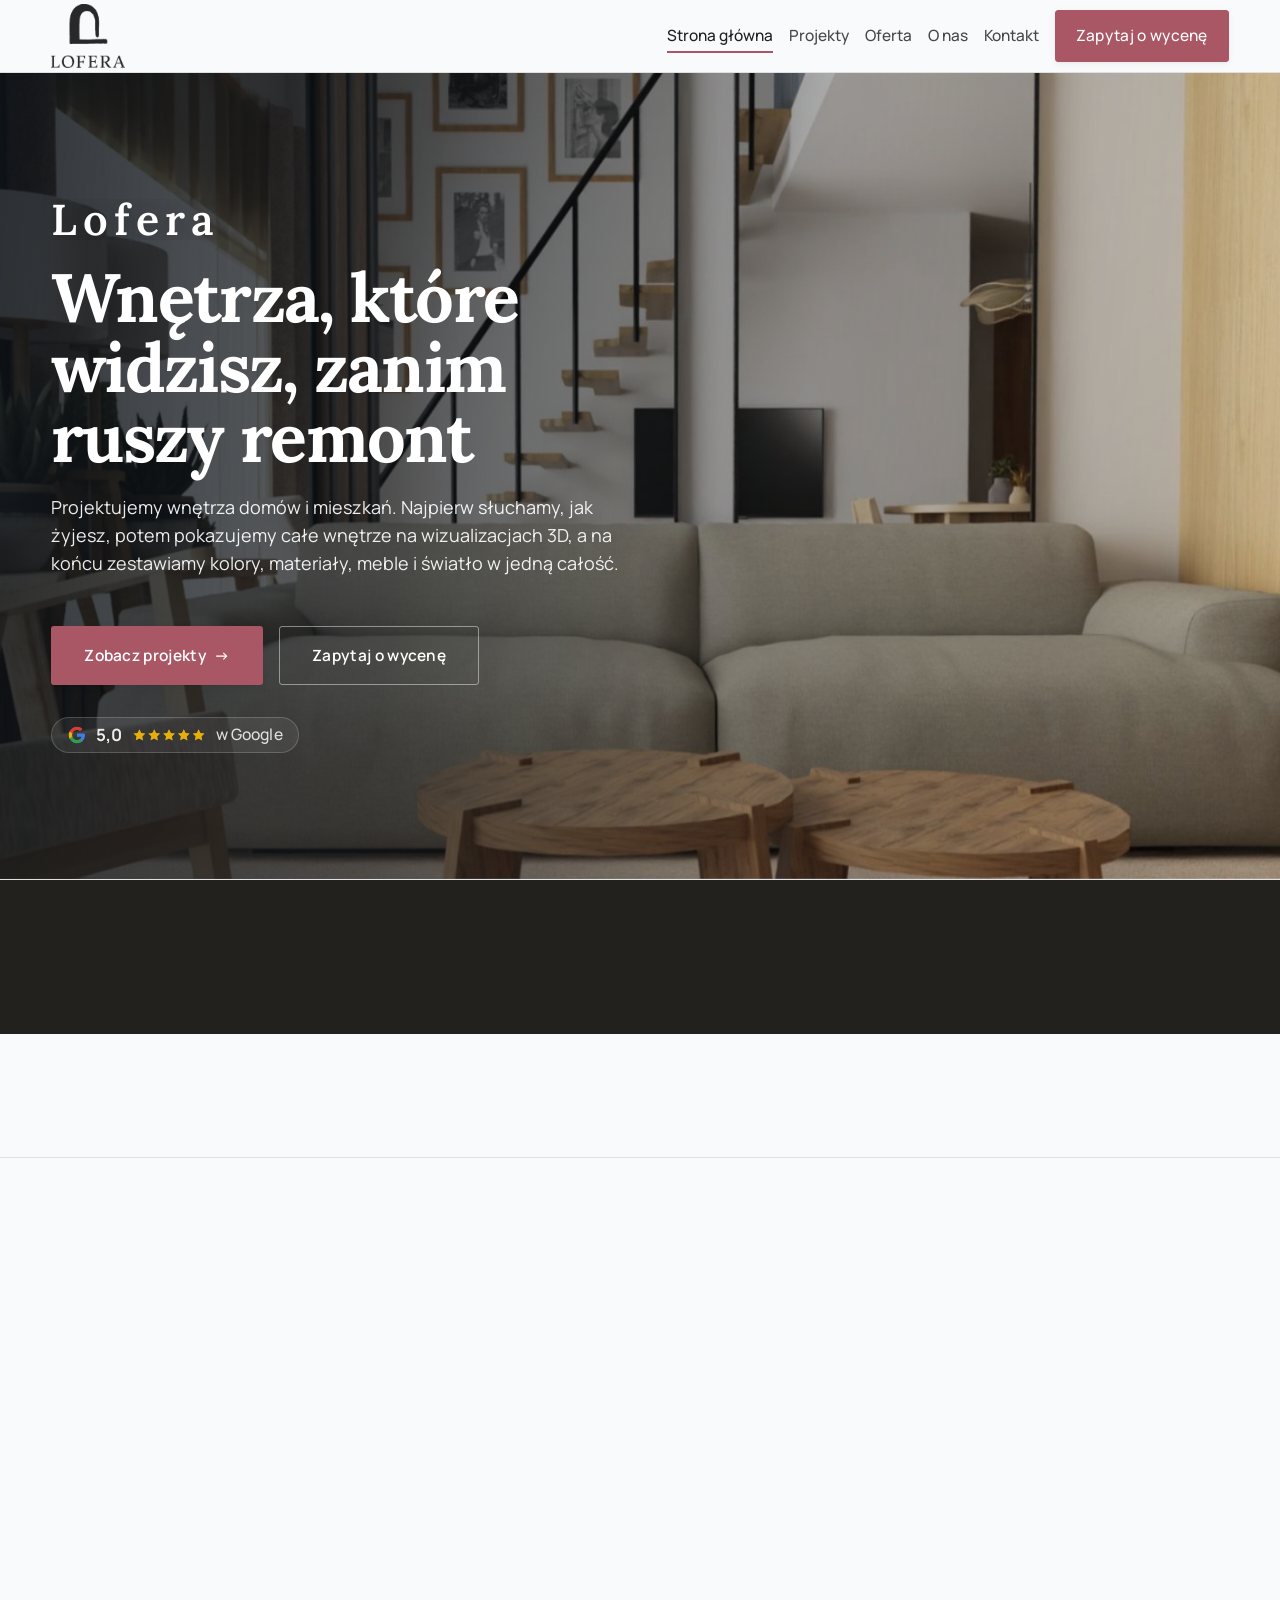
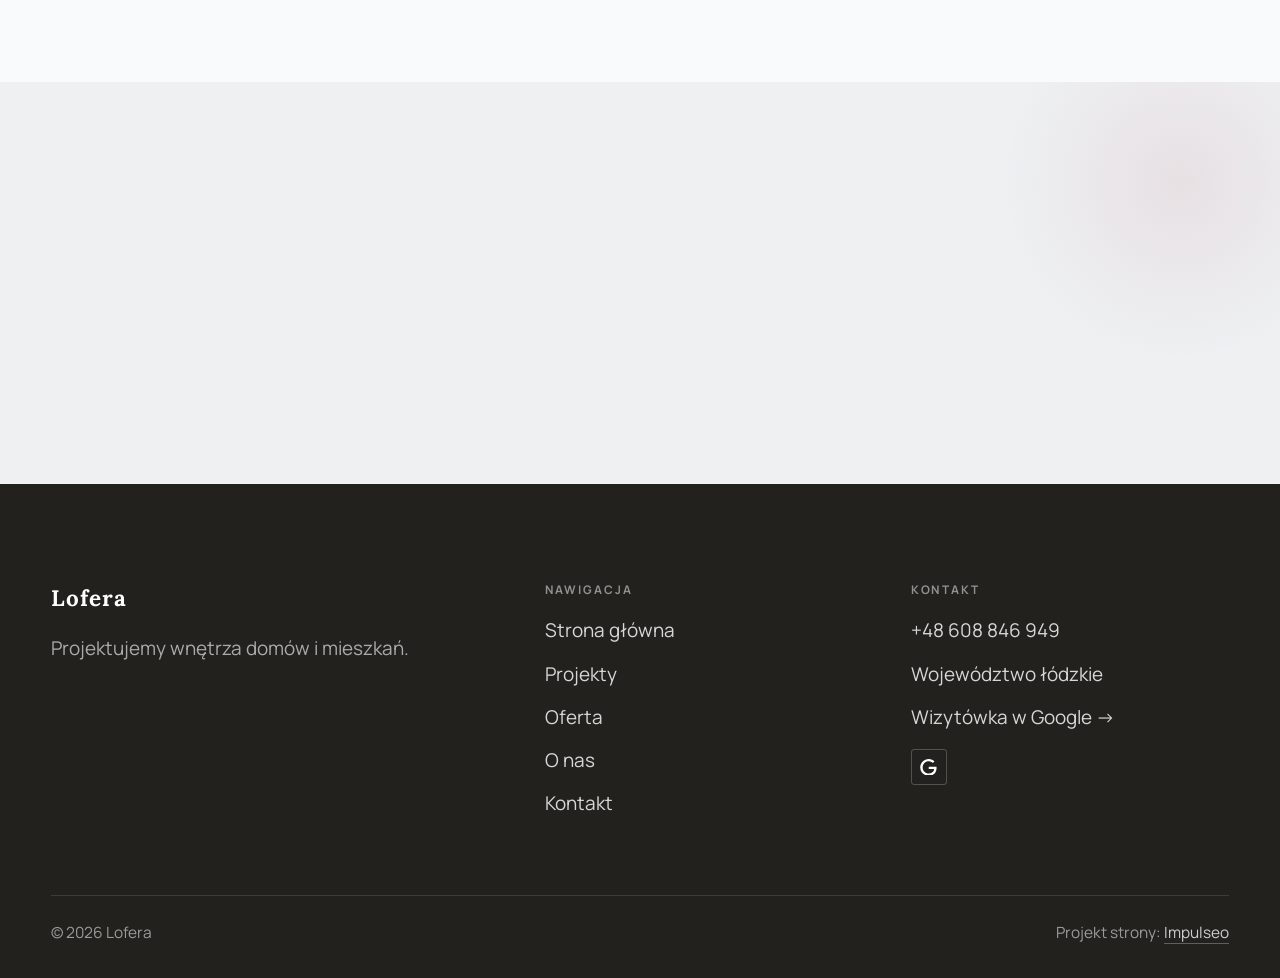
==== index.html @ 52a26af1 "Strona demo: lofera" ====
<!DOCTYPE html>
<html lang="pl">
<head>
<meta charset="UTF-8">
<meta name="viewport" content="width=device-width, initial-scale=1.0">
<title>Lofera - Projektowanie wnętrz z wizualizacjami 3D · łódzkie</title>
<meta name="description" content="Lofera - projekty wnętrz domów i mieszkań z wizualizacjami 3D. Kuchnie, salony, wnętrza z antresolą i małe metraże. Województwo łódzkie. Telefon 608 846 949.">
<link rel="canonical" href="https://impulseo-pl.github.io/lofera/">
<meta name="robots" content="noindex, nofollow">
<meta property="og:type" content="website">
<meta property="og:locale" content="pl_PL">
<meta property="og:site_name" content="Lofera">
<meta property="og:title" content="Lofera - Projektowanie wnętrz z wizualizacjami 3D · łódzkie">
<meta property="og:description" content="Lofera - projekty wnętrz domów i mieszkań z wizualizacjami 3D. Kuchnie, salony, wnętrza z antresolą i małe metraże. Województwo łódzkie. Telefon 608 846 949.">
<meta property="og:url" content="https://impulseo-pl.github.io/lofera/">
<meta property="og:image" content="https://impulseo-pl.github.io/lofera/img/og.jpg">
<meta property="og:image:width" content="1200">
<meta property="og:image:height" content="630">
<meta name="twitter:card" content="summary_large_image">
<script type="application/ld+json">{"@context": "https://schema.org", "@type": "LocalBusiness", "name": "Lofera", "url": "https://impulseo-pl.github.io/lofera/", "telephone": "+48608846949", "image": "https://impulseo-pl.github.io/lofera/img/og.jpg", "areaServed": "województwo łódzkie", "sameAs": ["https://maps.google.com/?cid=9933904185091874019"]}</script>
<link rel="preconnect" href="https://fonts.googleapis.com">
<link rel="preconnect" href="https://fonts.gstatic.com" crossorigin>
<link href="https://fonts.googleapis.com/css2?family=Lora:wght@500;600;700&family=Manrope:wght@400;500;600&display=swap" rel="stylesheet">
<link rel="stylesheet" href="assets/styles.css?v=d0e58dc3">
</head>
<body>

<header class="nav">
  <div class="wrap nav-inner">
    <a class="brand brand-has-logo" href="index.html"><img class="brand-logo" src="img/logo.png" alt="Lofera" width="762" height="664" decoding="async"></a>
    <nav class="nav-links">
      <a href="index.html" class="active" aria-current="page">Strona główna</a>
      <a href="realizacje.html">Projekty</a>
      <a href="oferta.html">Oferta</a>
      <a href="o-nas.html">O nas</a>
      <a href="kontakt.html">Kontakt</a>
      <a href="kontakt.html" class="btn btn-accent">Zapytaj o wycenę</a>
    </nav>
    <button class="nav-toggle" aria-label="Menu"><span></span><span></span><span></span></button>
  </div>
</header>

<main>
<section class="hero-cine">
  <img src="img/hero.jpg" fetchpriority="high" data-rotate="img/g1.jpg" alt="Lofera - Wnętrza, które widzisz, zanim ruszy remont" width="1920" height="1080">
  <div class="wrap">
    <div class="hero-copy">
      <div class="brandmark bm-l"><span class="bm-line"><span>Lofera</span></span></div>
      <h1>Wnętrza, które widzisz, zanim ruszy remont</h1>
      <p class="lead">Projektujemy wnętrza domów i mieszkań. Najpierw słuchamy, jak żyjesz, potem pokazujemy całe wnętrze na wizualizacjach 3D, a na końcu zestawiamy kolory, materiały, meble i światło w jedną całość.</p>
      <div class="hero-actions">
        <a href="realizacje.html" class="btn btn-accent">Zobacz projekty <span class="arr">→</span></a>
        <a href="kontakt.html" class="btn btn-ghost btn-on-dark">Zapytaj o wycenę</a>
      </div>
      <div style="margin-top:var(--space-6);color:#fff;font-weight:600;letter-spacing:.02em;opacity:.92"><span class="g-badge"><svg class="gb-ico" viewBox="0 0 24 24" width="18" height="18" aria-hidden="true"><path fill="#4285F4" d="M22.56 12.25c0-.78-.07-1.53-.2-2.25H12v4.26h5.92c-.26 1.37-1.04 2.53-2.21 3.31v2.77h3.57c2.08-1.92 3.28-4.74 3.28-8.09z"/><path fill="#34A853" d="M12 23c2.97 0 5.46-.98 7.28-2.66l-3.57-2.77c-.98.66-2.23 1.06-3.71 1.06-2.86 0-5.29-1.93-6.16-4.53H2.18v2.84C3.99 20.53 7.7 23 12 23z"/><path fill="#FBBC05" d="M5.84 14.09c-.22-.66-.35-1.36-.35-2.09s.13-1.43.35-2.09V7.07H2.18C1.43 8.55 1 10.22 1 12s.43 3.45 1.18 4.93l2.85-2.22.81-.62z"/><path fill="#EA4335" d="M12 5.38c1.62 0 3.06.56 4.21 1.64l3.15-3.15C17.45 2.09 14.97 1 12 1 7.7 1 3.99 3.47 2.18 7.07l3.66 2.84c.87-2.6 3.3-4.53 6.16-4.53z"/></svg><b class="gb-ocena">5,0</b><svg class="gb-stars" viewBox="0 0 90 18" width="74" height="14.8" aria-hidden="true"><g fill="currentColor" opacity=".26"><path transform="translate(0,0)" d="M9 1.6l2.2 4.46 4.92.72-3.56 3.47.84 4.9L9 12.74l-4.4 2.31.84-4.9L1.88 6.68l4.92-.72L9 1.6Z"/><path transform="translate(18,0)" d="M9 1.6l2.2 4.46 4.92.72-3.56 3.47.84 4.9L9 12.74l-4.4 2.31.84-4.9L1.88 6.68l4.92-.72L9 1.6Z"/><path transform="translate(36,0)" d="M9 1.6l2.2 4.46 4.92.72-3.56 3.47.84 4.9L9 12.74l-4.4 2.31.84-4.9L1.88 6.68l4.92-.72L9 1.6Z"/><path transform="translate(54,0)" d="M9 1.6l2.2 4.46 4.92.72-3.56 3.47.84 4.9L9 12.74l-4.4 2.31.84-4.9L1.88 6.68l4.92-.72L9 1.6Z"/><path transform="translate(72,0)" d="M9 1.6l2.2 4.46 4.92.72-3.56 3.47.84 4.9L9 12.74l-4.4 2.31.84-4.9L1.88 6.68l4.92-.72L9 1.6Z"/></g><clipPath id="gs1000"><rect x="0" y="0" width="90.0" height="18"/></clipPath><g fill="#FBBC04" clip-path="url(#gs1000)"><path transform="translate(0,0)" d="M9 1.6l2.2 4.46 4.92.72-3.56 3.47.84 4.9L9 12.74l-4.4 2.31.84-4.9L1.88 6.68l4.92-.72L9 1.6Z"/><path transform="translate(18,0)" d="M9 1.6l2.2 4.46 4.92.72-3.56 3.47.84 4.9L9 12.74l-4.4 2.31.84-4.9L1.88 6.68l4.92-.72L9 1.6Z"/><path transform="translate(36,0)" d="M9 1.6l2.2 4.46 4.92.72-3.56 3.47.84 4.9L9 12.74l-4.4 2.31.84-4.9L1.88 6.68l4.92-.72L9 1.6Z"/><path transform="translate(54,0)" d="M9 1.6l2.2 4.46 4.92.72-3.56 3.47.84 4.9L9 12.74l-4.4 2.31.84-4.9L1.88 6.68l4.92-.72L9 1.6Z"/><path transform="translate(72,0)" d="M9 1.6l2.2 4.46 4.92.72-3.56 3.47.84 4.9L9 12.74l-4.4 2.31.84-4.9L1.88 6.68l4.92-.72L9 1.6Z"/></g></svg><span class="gb-txt">w Google</span></span></div>
    </div>
  </div>
</section>
<section class="strip n-5" style="padding-block:0">
  <div class="wrap">
    <div class="item reveal"><div class="k">Projekt wnętrza</div><div class="v">domy i mieszkania</div></div>
    <div class="item reveal"><div class="k">Wizualizacje 3D</div><div class="v">zanim kupisz meble</div></div>
    <div class="item reveal"><div class="k">Małe metraże</div><div class="v">każdy kąt pracuje</div></div>
    <div class="item reveal"><div class="k">Wysokie wnętrza</div><div class="v">antresole i schody</div></div>
    <div class="item reveal"><div class="k">Łódzkie</div><div class="v">pon.-pt. 9:00-16:00</div></div>
  </div>
</section>
<section class="opinie-mini" aria-label="Opinie klientów">
  <div class="wrap">
    <div class="om-row">
      <div class="om-item reveal"><blockquote>„Mogę polecić z czystym sumieniem!”</blockquote><span class="om-autor">Martyna Roloff</span></div>
      <div class="om-item reveal"><blockquote>„Skorzystałem z usług podczas remontu mieszkania z wysokim sufitem (5m) i antresolą.”</blockquote><span class="om-autor">Michał Dąbrowski</span></div>
    </div>
  </div>
</section>
<section>
  <div class="wrap split">
    <div class="split-art reveal"><img src="img/g2.jpg" alt="Lofera - realizacja" width="1920" height="1080" decoding="async"></div>
    <div class="split-copy reveal">
      <span class="eyebrow">O nas</span>
      <h2>Pracownia projektowania wnętrz</h2>
      <p class="muted">Projektujemy wnętrza domów i mieszkań, od małych metraży po wysokie salony z antresolą.</p>
      <p class="muted">Każdy projekt najpierw powstaje na wizualizacjach 3D, więc widzisz swoje wnętrze, zanim ruszy remont.</p>
      <a href="o-nas.html" class="btn btn-ghost">Poznaj nas <span class="arr">→</span></a>
    </div>
  </div>
</section>
<section class="gateways-band">
  <div class="wrap">
    <div class="gateways">
      <a href="oferta.html" class="gateway reveal"><img src="img/g3.jpg" alt="Projekt wnętrza domu" width="1920" height="1080" decoding="async"><span class="g-ttl">Projekt wnętrza domu</span></a>
      <a href="oferta.html" class="gateway reveal"><img src="img/g4.jpg" alt="Projekt mieszkania" width="1350" height="759" decoding="async"><span class="g-ttl">Projekt mieszkania</span></a>
      <a href="oferta.html" class="gateway reveal"><img src="img/g5.jpg" alt="Wnętrza z antresolą" width="1920" height="1080" decoding="async"><span class="g-ttl">Wnętrza z antresolą</span></a>
    </div>
  </div>
</section>
<section class="stopklatka" aria-hidden="true">
  <div class="stk-bg" style="background-image:url(img/g6.jpg)"></div>
</section>
<section class="opinie">
  <div class="wrap">
    <div class="head center reveal">
      <span class="eyebrow">Opinie</span>
      <h2>Co mówią klienci</h2>
    </div>
    <p class="op-meta reveal"><span class="g-badge"><svg class="gb-ico" viewBox="0 0 24 24" width="18" height="18" aria-hidden="true"><path fill="#4285F4" d="M22.56 12.25c0-.78-.07-1.53-.2-2.25H12v4.26h5.92c-.26 1.37-1.04 2.53-2.21 3.31v2.77h3.57c2.08-1.92 3.28-4.74 3.28-8.09z"/><path fill="#34A853" d="M12 23c2.97 0 5.46-.98 7.28-2.66l-3.57-2.77c-.98.66-2.23 1.06-3.71 1.06-2.86 0-5.29-1.93-6.16-4.53H2.18v2.84C3.99 20.53 7.7 23 12 23z"/><path fill="#FBBC05" d="M5.84 14.09c-.22-.66-.35-1.36-.35-2.09s.13-1.43.35-2.09V7.07H2.18C1.43 8.55 1 10.22 1 12s.43 3.45 1.18 4.93l2.85-2.22.81-.62z"/><path fill="#EA4335" d="M12 5.38c1.62 0 3.06.56 4.21 1.64l3.15-3.15C17.45 2.09 14.97 1 12 1 7.7 1 3.99 3.47 2.18 7.07l3.66 2.84c.87-2.6 3.3-4.53 6.16-4.53z"/></svg><b class="gb-ocena">5,0</b><svg class="gb-stars" viewBox="0 0 90 18" width="74" height="14.8" aria-hidden="true"><g fill="currentColor" opacity=".26"><path transform="translate(0,0)" d="M9 1.6l2.2 4.46 4.92.72-3.56 3.47.84 4.9L9 12.74l-4.4 2.31.84-4.9L1.88 6.68l4.92-.72L9 1.6Z"/><path transform="translate(18,0)" d="M9 1.6l2.2 4.46 4.92.72-3.56 3.47.84 4.9L9 12.74l-4.4 2.31.84-4.9L1.88 6.68l4.92-.72L9 1.6Z"/><path transform="translate(36,0)" d="M9 1.6l2.2 4.46 4.92.72-3.56 3.47.84 4.9L9 12.74l-4.4 2.31.84-4.9L1.88 6.68l4.92-.72L9 1.6Z"/><path transform="translate(54,0)" d="M9 1.6l2.2 4.46 4.92.72-3.56 3.47.84 4.9L9 12.74l-4.4 2.31.84-4.9L1.88 6.68l4.92-.72L9 1.6Z"/><path transform="translate(72,0)" d="M9 1.6l2.2 4.46 4.92.72-3.56 3.47.84 4.9L9 12.74l-4.4 2.31.84-4.9L1.88 6.68l4.92-.72L9 1.6Z"/></g><clipPath id="gs1000"><rect x="0" y="0" width="90.0" height="18"/></clipPath><g fill="#FBBC04" clip-path="url(#gs1000)"><path transform="translate(0,0)" d="M9 1.6l2.2 4.46 4.92.72-3.56 3.47.84 4.9L9 12.74l-4.4 2.31.84-4.9L1.88 6.68l4.92-.72L9 1.6Z"/><path transform="translate(18,0)" d="M9 1.6l2.2 4.46 4.92.72-3.56 3.47.84 4.9L9 12.74l-4.4 2.31.84-4.9L1.88 6.68l4.92-.72L9 1.6Z"/><path transform="translate(36,0)" d="M9 1.6l2.2 4.46 4.92.72-3.56 3.47.84 4.9L9 12.74l-4.4 2.31.84-4.9L1.88 6.68l4.92-.72L9 1.6Z"/><path transform="translate(54,0)" d="M9 1.6l2.2 4.46 4.92.72-3.56 3.47.84 4.9L9 12.74l-4.4 2.31.84-4.9L1.88 6.68l4.92-.72L9 1.6Z"/><path transform="translate(72,0)" d="M9 1.6l2.2 4.46 4.92.72-3.56 3.47.84 4.9L9 12.74l-4.4 2.31.84-4.9L1.88 6.68l4.92-.72L9 1.6Z"/></g></svg><span class="gb-txt">w Google</span></span></p>
    <p class="op-meta reveal"><a class="op-google" href="https://maps.google.com/?cid=9933904185091874019" target="_blank" rel="noopener"><svg class="op-g-ico" viewBox="0 0 24 24" width="17" height="17" aria-hidden="true"><path fill="#4285F4" d="M22.56 12.25c0-.78-.07-1.53-.2-2.25H12v4.26h5.92c-.26 1.37-1.04 2.53-2.21 3.31v2.77h3.57c2.08-1.92 3.28-4.74 3.28-8.09z"/><path fill="#34A853" d="M12 23c2.97 0 5.46-.98 7.28-2.66l-3.57-2.77c-.98.66-2.23 1.06-3.71 1.06-2.86 0-5.29-1.93-6.16-4.53H2.18v2.84C3.99 20.53 7.7 23 12 23z"/><path fill="#FBBC05" d="M5.84 14.09c-.22-.66-.35-1.36-.35-2.09s.13-1.43.35-2.09V7.07H2.18C1.43 8.55 1 10.22 1 12s.43 3.45 1.18 4.93l2.85-2.22.81-.62z"/><path fill="#EA4335" d="M12 5.38c1.62 0 3.06.56 4.21 1.64l3.15-3.15C17.45 2.09 14.97 1 12 1 7.7 1 3.99 3.47 2.18 7.07l3.66 2.84c.87-2.6 3.3-4.53 6.16-4.53z"/></svg><span>Zobacz opinie w Google</span><span class="arr">→</span></a></p>
    <div class="opinie-grid">
      <figure class="op-card reveal"><span class="op-star"><svg class="ico-star" width="14" height="14" viewBox="0 0 24 24" style="vertical-align:-2px" aria-hidden="true"><path d="M12 2.8l2.85 5.8 6.4.93-4.63 4.5 1.1 6.37L12 17.4l-5.72 3 1.1-6.37-4.63-4.5 6.4-.93L12 2.8Z" fill="currentColor"/></svg><svg class="ico-star" width="14" height="14" viewBox="0 0 24 24" style="vertical-align:-2px" aria-hidden="true"><path d="M12 2.8l2.85 5.8 6.4.93-4.63 4.5 1.1 6.37L12 17.4l-5.72 3 1.1-6.37-4.63-4.5 6.4-.93L12 2.8Z" fill="currentColor"/></svg><svg class="ico-star" width="14" height="14" viewBox="0 0 24 24" style="vertical-align:-2px" aria-hidden="true"><path d="M12 2.8l2.85 5.8 6.4.93-4.63 4.5 1.1 6.37L12 17.4l-5.72 3 1.1-6.37-4.63-4.5 6.4-.93L12 2.8Z" fill="currentColor"/></svg><svg class="ico-star" width="14" height="14" viewBox="0 0 24 24" style="vertical-align:-2px" aria-hidden="true"><path d="M12 2.8l2.85 5.8 6.4.93-4.63 4.5 1.1 6.37L12 17.4l-5.72 3 1.1-6.37-4.63-4.5 6.4-.93L12 2.8Z" fill="currentColor"/></svg><svg class="ico-star" width="14" height="14" viewBox="0 0 24 24" style="vertical-align:-2px" aria-hidden="true"><path d="M12 2.8l2.85 5.8 6.4.93-4.63 4.5 1.1 6.37L12 17.4l-5.72 3 1.1-6.37-4.63-4.5 6.4-.93L12 2.8Z" fill="currentColor"/></svg></span><blockquote>Mogę polecić z czystym sumieniem! Odpowiednia osoba na odpowiednim miejscu. Potrafi słuchać potrzeb klienta i idealnie wpasowuje się w jego gust. Dzięki ogromnej wyobraźni potrafi zwizualizować najbardziej zwariowany pomysł!</blockquote><span class="op-autor">Martyna Roloff</span></figure>
      <figure class="op-card reveal"><span class="op-star"><svg class="ico-star" width="14" height="14" viewBox="0 0 24 24" style="vertical-align:-2px" aria-hidden="true"><path d="M12 2.8l2.85 5.8 6.4.93-4.63 4.5 1.1 6.37L12 17.4l-5.72 3 1.1-6.37-4.63-4.5 6.4-.93L12 2.8Z" fill="currentColor"/></svg><svg class="ico-star" width="14" height="14" viewBox="0 0 24 24" style="vertical-align:-2px" aria-hidden="true"><path d="M12 2.8l2.85 5.8 6.4.93-4.63 4.5 1.1 6.37L12 17.4l-5.72 3 1.1-6.37-4.63-4.5 6.4-.93L12 2.8Z" fill="currentColor"/></svg><svg class="ico-star" width="14" height="14" viewBox="0 0 24 24" style="vertical-align:-2px" aria-hidden="true"><path d="M12 2.8l2.85 5.8 6.4.93-4.63 4.5 1.1 6.37L12 17.4l-5.72 3 1.1-6.37-4.63-4.5 6.4-.93L12 2.8Z" fill="currentColor"/></svg><svg class="ico-star" width="14" height="14" viewBox="0 0 24 24" style="vertical-align:-2px" aria-hidden="true"><path d="M12 2.8l2.85 5.8 6.4.93-4.63 4.5 1.1 6.37L12 17.4l-5.72 3 1.1-6.37-4.63-4.5 6.4-.93L12 2.8Z" fill="currentColor"/></svg><svg class="ico-star" width="14" height="14" viewBox="0 0 24 24" style="vertical-align:-2px" aria-hidden="true"><path d="M12 2.8l2.85 5.8 6.4.93-4.63 4.5 1.1 6.37L12 17.4l-5.72 3 1.1-6.37-4.63-4.5 6.4-.93L12 2.8Z" fill="currentColor"/></svg></span><blockquote>Skorzystałem z usług podczas remontu mieszkania z wysokim sufitem (5m) i antresolą. Wydawało mi się, że nie da się tego zrobić ładnie, ale jednak się dało i ładnie, i funkcjonalnie. Dziękuję za pomoc!</blockquote><span class="op-autor">Michał Dąbrowski</span></figure>
    </div>
  </div>
</section>
<section>
  <div class="wrap">
    <div class="head reveal">
      <span class="eyebrow">Projekty</span>
      <h2>Nasze projekty</h2>
      <p>Wizualizacje 3D z projektów Lofery: kuchnie, jadalnie, salony z kominkiem i strefy dzienne z widokiem na schody.</p>
    </div>
    <div class="gallery">
      <div class="tile t-two3 reveal"><img src="img/g7.jpg" alt="Lofera" width="1336" height="752" decoding="async"></div>
      <div class="tile t-third reveal"><img src="img/about.jpg" alt="Lofera" width="1920" height="1080" decoding="async"></div>
    </div>
    <div style="margin-top:var(--space-7)" class="reveal"><a href="realizacje.html" class="btn btn-accent">Pełna galeria <span class="arr">→</span></a></div>
  </div>
</section>
<section class="cta">
  <div class="wrap">
    <div class="reveal">
      <span class="eyebrow">Współpraca</span>
      <h2>Planujesz remont? Porozmawiajmy o wnętrzu.</h2>
      <p>Zadzwoń od poniedziałku do piątku, 9:00-16:00. Opowiesz, co chcesz zmienić, a my podpowiemy, od czego zacząć.</p>
    </div>
    <div class="cta-actions reveal">
      <a href="kontakt.html" class="btn btn-light">Zapytaj o wycenę <span class="arr">→</span></a>
      <a href="tel:+48608846949" class="btn btn-ghost btn-ghost-cta">+48 608 846 949</a>
    </div>
  </div>
</section>
</main>

<footer>
  <div class="wrap">
    <div class="foot-grid">
      <div class="foot-brand">
        <div class="name">Lofera</div>
        <p>Projektujemy wnętrza domów i mieszkań.</p>
      </div>
      <div class="foot-col">
        <h4>Nawigacja</h4>
        <a href="index.html">Strona główna</a>
        <a href="realizacje.html">Projekty</a>
        <a href="oferta.html">Oferta</a>
        <a href="o-nas.html">O nas</a>
        <a href="kontakt.html">Kontakt</a>
      </div>
      <div class="foot-col">
        <h4>Kontakt</h4>
        <a href="tel:+48608846949">+48 608 846 949</a>
        <p>Województwo łódzkie</p>
        <a href="https://maps.google.com/?cid=9933904185091874019" target="_blank" rel="noopener">Wizytówka w Google →</a>
      <div class="foot-soc">
        <a class="soc" href="https://maps.google.com/?cid=9933904185091874019" target="_blank" rel="noopener" aria-label="Google - Lofera"><svg viewBox="0 0 24 24" aria-hidden="true" focusable="false"><path d="M12.48 10.92v3.28h7.84c-.24 1.84-.853 3.187-1.787 4.133-1.147 1.147-2.933 2.4-6.053 2.4-4.827 0-8.6-3.893-8.6-8.72s3.773-8.72 8.6-8.72c2.6 0 4.507 1.027 5.907 2.347l2.307-2.307C18.747 1.44 16.133 0 12.48 0 5.867 0 .307 5.387.307 12s5.56 12 12.173 12c3.573 0 6.267-1.173 8.373-3.36 2.16-2.16 2.84-5.213 2.84-7.667 0-.76-.053-1.467-.173-2.053H12.48z" fill="currentColor"/></svg></a>
      </div>
      </div>
    </div>
    <div class="foot-bot">
      <span>© 2026 Lofera</span>
      <span>Projekt strony: <a class="foot-credit" href="https://impulseo.pl" target="_blank" rel="noopener">Impulseo</a></span>
    </div>
  </div>
</footer>
<div class="sticky-reserve"><a class="sr-book" href="kontakt.html">Zapytaj o wycenę</a><a class="sr-call" href="tel:+48608846949" aria-label="Zadzwoń"><svg class="ico-tel" width="16" height="16" viewBox="0 0 24 24" fill="none" aria-hidden="true"><path d="M6.6 10.8a15.5 15.5 0 0 0 6.6 6.6l2.2-2.2a1 1 0 0 1 1-.24 11.4 11.4 0 0 0 3.6.58 1 1 0 0 1 1 1V20a1 1 0 0 1-1 1A17 17 0 0 1 3 4a1 1 0 0 1 1-1h3.5a1 1 0 0 1 1 1c0 1.25.2 2.46.58 3.6a1 1 0 0 1-.25 1l-2.23 2.2Z" fill="currentColor"/></svg></a></div>
<div class="demo-wazne" data-do="2026-11-19" data-cykl="3" hidden><svg class="dw-ico" width="13" height="13" viewBox="0 0 24 24" fill="none" aria-hidden="true"><circle cx="12" cy="12" r="8.6" stroke="currentColor" stroke-width="1.8"/><path d="M12 7.2V12l3.3 2" stroke="currentColor" stroke-width="1.8" stroke-linecap="round"/></svg><span class="dw-txt"></span></div>

<script src="assets/main.js"></script>
</body>
</html>
---- assets/styles.css ----
/* ============================================================
   STOLBASZ — premium, architektoniczny B2B fit-out
   Jasna paleta, zero brązu. System wg premium-web-craft.
   Projekt strony: Impulseo (impulseo.pl)
   ============================================================ */

:root{
  /* PALETA — jasna, architektoniczna, chłodna */
  --paper:#F3F1EC;          /* główne tło */
  --paper-2:#E6E3DB;        /* sekcje alternatywne (chłodny jasny szary) */
  --paper-3:#E6E3DB;        /* delikatne wypełnienia */
  --ink:#23211E;            /* tekst główny — chłodny grafit */
  --ink-soft:#43403A;       /* nagłówki drugorzędne */
  --muted:#87837A;          /* tekst poboczny */
  --line:rgba(35,33,30,.12);/* hairline */
  --accent:#8A6B3C;         /* stonowany petrol-slate — jedyny akcent */
  --accent-d:#6E5430;
  --accent-soft:rgba(138,107,60,.10);
  --dark:#23211E;           /* sekcje ciemne (stopka/CTA) */

  /* HOVER ZDJĘĆ — JEDEN standard dla całego silnika (decyzja K. 04.08.2026, artefakt z wariantami).
     AKTUALNE (K.+Szymon 09.08.2026, wybór z artefaktu 6 wariantów): zoom 1.05 przy 1.4s -
     przy tak długim czasie mocniejszy kadr NIE skacze, tylko „oddycha". Poprzedni standard
     (1.02 / .55s z 04.08) odbierany jako dynamiczny i szybki.
     Spoczynek lekko przygaszony, ale TYLKO tam, gdzie jest mysz (@media hover:hover) —
     na telefonie zdjęcia zostają w pełnej jasności. */
  --img-zoom:1.05;                   /* K.+Szymon 09.08: wariant F z artefaktu porównawczego */
  --img-rest:brightness(.95) saturate(.99);
  --img-hot:brightness(1.06) saturate(1.05);
  --img-dur:1.4s;                    /* K.+Szymon 09.08 (wariant F): powoli = elegancko */
  --img-ease:cubic-bezier(.16,.84,.44,1);  /* miękki ogon, efekt „oddychania" */

  /* ODSTĘPY — skala 4/8 */
  --space-1:4px; --space-2:8px; --space-3:12px; --space-4:16px; --space-5:24px;
  --space-6:32px; --space-7:48px; --space-8:64px; --space-9:96px; --space-10:128px;

  /* TYPOGRAFIA — fluid clamp() (skala podbita 16.07.2026: większe, czytelniejsze litery — uwaga Adama) */
  --text-sm:clamp(.9rem,.87rem + .12vw,1rem);
  --text-base:clamp(1.08rem,1.04rem + .18vw,1.2rem);
  --text-lg:clamp(1.24rem,1.15rem + .34vw,1.44rem);
  --text-h3:clamp(1.34rem,1.22rem + .55vw,1.66rem);
  --text-h2:clamp(2.1rem,1.66rem + 2.1vw,3.1rem);
  --text-h1:clamp(2.9rem,2.1rem + 4vw,5.1rem);

  /* PROMIENIE — architektoniczne, raczej ostre */
  --r-sm:3px; --r-md:6px; --r-lg:10px;

  /* RUCH */
  --ease:cubic-bezier(.25,.46,.45,.94); --dur:.24s;

  /* CIENIE — miękkie, warstwowe */
  --sh-sm:0 1px 2px rgba(16,24,32,.04), 0 2px 8px rgba(16,24,32,.05);
  --sh-md:0 2px 6px rgba(16,24,32,.05), 0 12px 28px -8px rgba(16,24,32,.12);
  --sh-lg:0 6px 14px rgba(16,24,32,.07), 0 26px 56px -18px rgba(16,24,32,.22);

  --hairline:1px solid var(--line);

  --font-display:'Lora',serif;
  --font-body:'Manrope',sans-serif;
}

*{box-sizing:border-box;margin:0;padding:0}
html{scroll-behavior:smooth}
body{
  font-family:var(--font-body);
  font-size:var(--text-base);
  line-height:1.65;
  color:var(--ink);
  background:var(--paper);
  -webkit-font-smoothing:antialiased;
  text-rendering:optimizeLegibility;
}
img{max-width:100%;height:auto;display:block}  /* height:auto = width/height z atrybutów trzyma proporcje (TOP#12) */
a{color:inherit;text-decoration:none}

.wrap{width:min(92%,1180px);margin-inline:auto}
section{padding-block:clamp(52px,6.5vw,96px)}

h1,h2,h3{font-family:var(--font-display);font-weight:700;line-height:1.08;letter-spacing:-.02em;color:var(--ink)}
h1{font-size:var(--text-h1);letter-spacing:-.035em}
h2{font-size:var(--text-h2);letter-spacing:-.025em}
h3{font-size:var(--text-h3)}
/* MIARA — długość wiersza. WCAG 2.2 SC 1.4.8: max 80 znaków; Butterick: 45–90.
   68ch daje realnie 72–78 znaków polskiego tekstu, czyli z zapasem pod granicą.
   Wcześniej limit miał TYLKO <p> — <li>, <blockquote> i <dd> nie miały żadnego,
   i to jedyny powód, dla którego 23 bloki na dwóch oddanych stronach jadą po
   83–106 znaków w wierszu (pomiar 07.08.2026, bramka `miara`).
   ⚠️ Listy i definicje ograniczamy TYLKO bez klasy: `ul`/`ol` z klasą to u nas
   układ (siatki kafli, menu), a nie tekst ciągły — tam miarę wyznacza układ. */
/* 60ch, nie 68ch (K. 10.08): po zmianie fontów na węższe kroje (DM Sans i spółka)
   w 68ch mieściło się ~90 znaków - bramka pikselowa słusznie zgłaszała przekroczenie
   granicy 80. Pomiar na żywej przeglądarce: 60ch = 90 znaków, 53ch = ~78 znaków, czyli normę WCAG 1.4.8. */
:root{ --miara:53ch }
p{max-width:min(100%,var(--miara))}
blockquote,
ul:not([class])>li, ol:not([class])>li,
dl:not([class])>dd{max-width:min(100%,var(--miara))}

/* ⚠️ Świadomie BEZ wyjątku `.tile p,.card p,.svc p{max-width:none}`, choć nasuwa się sam:
   te akapity BYŁY już ograniczone (stare `p{max-width:65ch}`), więc „wyjątek" nie odblokowałby
   niczego nowego — tylko ROZLUŹNIŁ stan sprzed zmiany na wszystkich demach naraz.
   `figcaption` żadna z reguł wyżej nie dotyczy, więc też nie potrzebuje zwolnienia. */

/* ŁAMANIE. `balance` wyrównuje długości wierszy w nagłówku, `pretty` pilnuje ostatniego
   wiersza akapitu, żeby nie został w nim jeden wyraz. Obsługiwane od Chrome 117 /
   Safari 17.5; starsze przeglądarki po prostu ignorują tę własność.
   `text-wrap:pretty` nie występowało dotąd ANI RAZ w silniku ani w repo klientów. */
h1,h2,h3,.lead,.lede{text-wrap:balance}
p,li,blockquote,dd{text-wrap:pretty}

.eyebrow{
  font-family:var(--font-body);
  font-size:var(--text-sm);
  font-weight:600;
  letter-spacing:.18em;
  text-transform:uppercase;
  color:var(--accent);
  display:inline-flex;align-items:center;gap:var(--space-3);
}
/* flex:none + margin-top = kreska trzyma się PIERWSZEJ linii. Wcześniej align-items:center
   centrowało ją względem całego bloku i przy zawinięciu (długi kicker typu
   „…WNĘTRZ · LESZNO · OD 2019") druga linia lądowała z brzydkim wcięciem. */
.eyebrow{align-items:flex-start}
.eyebrow>*,.eyebrow{text-wrap:balance}   /* dlugi kicker lamal sie na sierote typu samo „2019" w drugiej linii */
.eyebrow::before{content:"";width:28px;height:1px;background:var(--accent);display:inline-block;flex:none;margin-top:.62em}

.muted{color:var(--muted)}
.lead{font-size:var(--text-lg);line-height:1.55;color:var(--ink-soft);max-width:50ch}

/* ---------- BUTTONS ---------- */
.btn{
  display:inline-flex;align-items:center;gap:var(--space-2);
  font-weight:600;font-size:var(--text-sm);letter-spacing:.02em;
  padding:var(--space-4) var(--space-6);
  border-radius:var(--r-sm);
  transition:transform var(--dur) var(--ease),box-shadow var(--dur) var(--ease),background var(--dur) var(--ease);
  cursor:pointer;border:1px solid transparent;
}
.btn-accent{background:var(--accent);color:#fff;box-shadow:var(--sh-sm)}
.btn-accent:hover{background:var(--accent-d);transform:translateY(-2px);box-shadow:var(--sh-md)}
.btn-accent:active{transform:translateY(0);box-shadow:var(--sh-sm)}
.btn-ghost{background:transparent;color:var(--ink);border-color:var(--line)}
.btn-ghost:hover{border-color:var(--accent);color:var(--accent);transform:translateY(-2px)}
.btn-light{background:#fff;color:var(--ink);box-shadow:var(--sh-sm)}
.btn-light:hover{transform:translateY(-2px);box-shadow:var(--sh-md)}
.btn .arr{transition:transform var(--dur) var(--ease)}
.btn:hover .arr{transform:translateX(4px)}

/* ---------- NAV ---------- */
.nav{
  position:sticky;top:0;z-index:50;
  background:color-mix(in srgb,var(--paper) 88%,transparent);
  backdrop-filter:saturate(140%) blur(10px);
  border-bottom:var(--hairline);
}
.nav-inner{display:flex;align-items:center;justify-content:space-between;gap:var(--space-5);height:72px}
/* ANTY-NACHODZENIE (K. 05.08.2026): długa nazwa firmy + przycisk z pełnym numerem nie mieściły się w pasku
   i flex ściskał linki PONIŻEJ ich treści - "Kontakt" wchodził na ramkę "Zadzwoń +48 ...". Teraz ustępuje
   nazwa marki (skrót wielokropkiem), a menu i przycisk nigdy się nie kurczą ani nie zachodzą na siebie. */
.brand{display:flex;flex-direction:column;line-height:1;min-width:0;flex:0 1 auto}
.brand .name{font-family:var(--font-display);font-weight:800;font-size:1.35rem;letter-spacing:.04em;white-space:nowrap;overflow:hidden;text-overflow:ellipsis}
.brand .sub{font-size:.62rem;letter-spacing:.34em;text-transform:uppercase;color:var(--muted);margin-top:5px;white-space:nowrap;overflow:hidden;text-overflow:ellipsis}
.nav-links{display:flex;align-items:center;gap:var(--space-6);flex:0 0 auto}
.nav-links a{font-size:var(--text-sm);font-weight:500;color:var(--ink-soft);position:relative;padding-block:4px;white-space:nowrap;transition:color var(--dur) var(--ease)}
.nav-links a::after{content:"";position:absolute;left:0;bottom:0;width:0;height:1.5px;background:var(--accent);transition:width var(--dur) var(--ease)}
.nav-links a:hover,.nav-links a.active{color:var(--ink)}
.nav-links a:hover::after,.nav-links a.active::after{width:100%}
.nav-links .btn{padding:var(--space-2) var(--space-5)}
/* przyciski w nav: właściwy kolor (przebij .nav-links a) + bez podkreślenia */
.nav-links a.btn-accent{color:#fff}
.nav-links a.btn-ghost,.nav-links a.btn-light{color:var(--ink)}
/* CTA w pasku: NIE podkreślenie spod linków menu, ale ten sam przelatujący błysk,
   co na wszystkich innych przyciskach (zgłoszenie K. 13.08.2026 - „na hero jest efekt
   światła przechodzącego przez przycisk, na navbarze go nie ma, a mają być identyczne").
   Reguła `.nav-links a::after` jest silniejsza od `.btn::after`, więc trzeba jej
   geometrię wyzerować i wpisać połysk z nazwy - samo `display:none` gasiło efekt. */
.nav-links a.btn::after{
  display:block;content:"";position:absolute;inset:0;z-index:-1;pointer-events:none;
  width:auto;height:auto;border-radius:inherit;   /* kasuje geometrię podkreślenia (width:0;height:1.5px) */
  background:linear-gradient(100deg,transparent 32%,rgba(255,255,255,.20) 50%,transparent 68%);
  translate:-120% 0}
@media (prefers-reduced-motion:no-preference){
  .nav-links a.btn:hover::after{translate:120% 0;transition:translate .75s var(--mt-ease,cubic-bezier(.16,.84,.44,1))}
}
.nav-toggle{display:none;background:none;border:none;cursor:pointer;flex-direction:column;gap:5px;padding:8px}
.nav-toggle span{width:24px;height:2px;background:var(--ink);transition:var(--dur)}
/* Ciasny zakres MIĘDZY menu mobilnym a pełnym pulpitem: zbijamy odstępy i nazwę marki,
   żeby wszystko zmieściło się naturalnie, zanim w ogóle dojdzie do skracania wielokropkiem. */
@media(max-width:1280px) and (min-width:921px){
  .nav-links{gap:var(--space-4)}
  .nav-links .btn{padding:var(--space-2) var(--space-4)}
  .brand .name{font-size:1.15rem}
}

/* ---------- HERO (split) ---------- */
.hero{position:relative;overflow:hidden;border-bottom:var(--hairline)}
.hero-grid{display:grid;grid-template-columns:1.05fr .95fr;gap:clamp(24px,4vw,60px);align-items:center;
  padding-block:clamp(36px,4.5vw,64px)}
.hero-copy .eyebrow{margin-bottom:var(--space-5)}
.hero-copy h1{margin-bottom:var(--space-5)}
.hero-copy .lead{margin-bottom:var(--space-7)}
.hero-actions{display:flex;flex-wrap:wrap;gap:var(--space-4)}
.hero-art{position:relative;aspect-ratio:4/3;border-radius:var(--r-lg);overflow:hidden;box-shadow:var(--sh-lg)}
.hero-art img{width:100%;height:100%;object-fit:cover}
.hero-art::after{content:"";position:absolute;inset:0;background:linear-gradient(180deg,transparent 55%,rgba(18,24,28,.28))}
.hero-badge{position:absolute;left:var(--space-5);bottom:var(--space-5);z-index:2;
  background:rgba(252,252,251,.94);backdrop-filter:blur(4px);
  border-radius:var(--r-md);padding:var(--space-4) var(--space-5);box-shadow:var(--sh-md);max-width:78%}
.hero-badge strong{display:block;font-family:var(--font-display);font-size:1rem;letter-spacing:-.01em}
.hero-badge span{font-size:var(--text-sm);color:var(--muted)}

/* ---------- HERO duży / kinowy (strona główna) ---------- */
.hero-cine{position:relative;min-height:clamp(560px,82vh,840px);min-height:clamp(560px,82svh,840px);display:flex;align-items:center;overflow:hidden;border-bottom:var(--hairline)}
.hero-cine>img{position:absolute;inset:0;width:100%;height:100%;object-fit:cover;z-index:0}
.hero-cine::after{content:"";position:absolute;inset:0;z-index:1;
  background:linear-gradient(95deg,rgba(13,18,23,.86) 0%,rgba(13,18,23,.64) 32%,rgba(13,18,23,.24) 62%,rgba(13,18,23,.04) 100%)}
.hero-cine .wrap{position:relative;z-index:2;padding-block:var(--space-8)}
.hero-cine .hero-copy{max-width:660px}
.hero-cine .eyebrow{color:#fff;margin-bottom:var(--space-5)}
.hero-cine .eyebrow::before{background:#fff}
.hero-cine h1{color:#fff;margin-bottom:var(--space-5);font-size:clamp(2.9rem,2rem + 4.4vw,5.2rem);text-wrap:balance}
.hero-cine .lead{color:rgba(255,255,255,.92);max-width:48ch;margin-bottom:var(--space-7)}
.hero-cine .hero-actions{display:flex;flex-wrap:wrap;gap:var(--space-4)}
/* NISKIE OKNO (laptop z dokiem i paskami przeglądarki ma ~700-780 px wysokości widoku):
   H1 do 5.2rem + długi lead nie mieściły się i przyciski wypadały POD krawędź ekranu -
   klient widział stronę bez ani jednego CTA. Skalujemy w dół, zamiast przycinać treść. */
@media(min-width:821px) and (max-height:820px){
  .hero-cine{min-height:clamp(520px,94svh,780px)}
  .hero-cine .wrap{padding-block:var(--space-6)}
  .hero-cine h1{font-size:clamp(2.2rem,1.5rem + 2.6vw,3.6rem);margin-bottom:var(--space-4)}
  .hero-cine .eyebrow{margin-bottom:var(--space-4)}
  .hero-cine .lead{margin-bottom:var(--space-5);max-width:44ch}
}
@media(max-width:680px){
  .hero-cine{min-height:clamp(520px,76vh,640px);min-height:clamp(520px,76svh,640px);align-items:flex-end}
  .hero-cine::after{background:linear-gradient(0deg,rgba(13,18,23,.9) 6%,rgba(13,18,23,.45) 55%,rgba(13,18,23,.25) 100%)}
  .hero-cine .wrap{padding-bottom:var(--space-9)}
  /* TELEFON (~90% oglądających): lead potrafił zająć 8 linii i zepchnąć CTA poza pierwszy ekran.
     Zwężamy interlinię i skalę - treści nie ucinamy, bo to ona sprzedaje. */
  .hero-cine .lead{font-size:.98rem;line-height:1.5;margin-bottom:var(--space-5)}
  .hero-cine .eyebrow{font-size:.72rem;letter-spacing:.13em;margin-bottom:var(--space-4)}
  .hero-cine .eyebrow::before{width:20px}
  .hero-cine h1{margin-bottom:var(--space-4)}
}

/* full-bleed hero variant (podstrony) */
.pagehead{position:relative;min-height:46vh;min-height:46svh;display:flex;align-items:flex-end;overflow:hidden;border-bottom:var(--hairline)}
.pagehead img{position:absolute;inset:0;width:100%;height:100%;object-fit:cover}
/* 10.08.2026 (decyzja K.): mocniejsze przyciemnienie + cień pod tekstem. Bramka mierzyła na
   nagłówkach podstron 3,38-3,43:1 przy wymaganych 4,5 — jasne zdjęcie (hala, śnieg, niebo)
   podchodziło pod biały tekst. Zdjęcia klientów są różne, więc kontrast musi dawać WARSTWA,
   a nie szczęśliwy dobór kadru. */
.pagehead::after{content:"";position:absolute;inset:0;background:linear-gradient(180deg,rgba(18,24,28,.40),rgba(18,24,28,.76))}
.pagehead .wrap{position:relative;z-index:2;padding-block:var(--space-9);color:#fff}
.pagehead h1{color:#fff;max-width:18ch;text-shadow:0 2px 16px rgba(0,0,0,.55)}
.pagehead .eyebrow{color:#fff}
.pagehead .eyebrow::before{background:#fff}
.pagehead p{color:rgba(255,255,255,.92);margin-top:var(--space-4);max-width:54ch;text-shadow:0 1px 12px rgba(0,0,0,.5)}

/* ---------- STRIP (pasek skrótów / liczby) ---------- */
.strip{background:var(--dark);color:#fff}
/* PASEK HASEŁ — standard 04.08.2026 (decyzja K.): 5 haseł w JEDNYM rzędzie, tekst WYŚRODKOWANY,
   węższe marginesy boczne niż reszta strony (pasek ma iść szerzej), równe wysokości kolumn. */
.strip .wrap{width:min(96%,1440px);display:grid;grid-template-columns:repeat(5,1fr);
  gap:var(--space-5);padding-block:var(--space-7);align-items:stretch}
.strip .item .k{font-family:var(--font-display);font-size:clamp(1.05rem,.82rem + .85vw,1.55rem);
  font-weight:800;letter-spacing:-.02em;color:#fff;line-height:1.18;text-wrap:balance}
.strip .item .v{font-size:var(--text-sm);color:rgba(255,255,255,.66);margin-top:var(--space-2);line-height:1.4}
.strip .item{border-left:2px solid var(--accent);padding-inline:var(--space-4);
  text-align:center;display:flex;flex-direction:column;justify-content:center}
/* liczba kolumn = liczba haseł, żeby ostatnie nie zostawało samo w drugim rzędzie.
   Klasę n-N nadaje multipage.py; domyślnie (bez klasy) pasek jest 5-kolumnowy. */
.strip.n-2 .wrap{grid-template-columns:repeat(2,1fr)}
.strip.n-3 .wrap{grid-template-columns:repeat(3,1fr)}
.strip.n-4 .wrap{grid-template-columns:repeat(4,1fr);gap:var(--space-6)}
.strip.n-4 .item .k{font-size:clamp(1.3rem,1rem + 1.1vw,2rem)}
.strip.n-6 .wrap{grid-template-columns:repeat(6,1fr);gap:var(--space-4)}
.strip.n-6 .item .k{font-size:clamp(.98rem,.8rem + .7vw,1.35rem)}
/* równe łamanie: zamiast "długa linia + jedno słowo" obie linie zbliżonej długości */
.strip .item .k{text-wrap:balance}

/* ---------- SECTION HEAD ---------- */
.head{max-width:48rem;margin-bottom:var(--space-8)}
.head.center{margin-inline:auto;text-align:center}
.head .eyebrow{margin-bottom:var(--space-4)}
.head h2{margin-bottom:var(--space-4)}
.head p{color:var(--muted);font-size:var(--text-lg);line-height:1.55}
.head.center p{margin-inline:auto}

/* ---------- INTRO SPLIT ---------- */
.split{display:grid;grid-template-columns:.92fr 1.08fr;gap:clamp(28px,5vw,80px);align-items:center}
.split.rev{grid-template-columns:1.08fr .92fr}
.split.rev .split-art{order:-1}
.split-art{position:relative;aspect-ratio:5/4;border-radius:var(--r-lg);overflow:hidden;box-shadow:var(--sh-lg)}
.split-art img{width:100%;height:100%;object-fit:cover}
.split-copy h2{margin-bottom:var(--space-5)}
.split-copy p+p{margin-top:var(--space-4)}
.split-copy .btn{margin-top:var(--space-6)}

/* ---------- SERVICES (zakres) ---------- */
.svc-grid{display:grid;grid-template-columns:repeat(auto-fit,minmax(280px,1fr));gap:var(--space-5)}
.svc{background:#fff;border:var(--hairline);border-radius:var(--r-md);padding:var(--space-7) var(--space-6);
  transition:transform var(--dur) var(--ease),box-shadow var(--dur) var(--ease),border-color var(--dur) var(--ease);
  position:relative;overflow:hidden}
.svc::before{content:"";position:absolute;left:0;top:0;width:3px;height:0;background:var(--accent);transition:height var(--dur) var(--ease)}
.svc:hover{transform:translateY(-4px);box-shadow:var(--sh-md);border-color:transparent}
.svc:hover::before{height:100%}
.svc .ic{font-family:var(--font-display);font-size:.8rem;font-weight:700;letter-spacing:.12em;color:var(--accent);margin-bottom:var(--space-4)}
.svc h3{margin-bottom:var(--space-3);font-size:1.22rem}
.svc p{color:var(--muted);font-size:var(--text-base);line-height:1.6}

/* big detailed service rows */
.svc-row{display:grid;grid-template-columns:.8fr 1.2fr;gap:clamp(20px,4vw,60px);align-items:center;padding-block:var(--space-8)}
.svc-row+.svc-row{border-top:var(--hairline)}
.svc-row.rev{grid-template-columns:1.2fr .8fr}
/* Naprzemienny układ wierszy oferty: co drugi wiersz ma zdjęcie po PRAWEJ.
   Było `order:-1` — martwy kod, bo zdjęcie i tak jest pierwszym dzieckiem w HTML,
   więc wszystkie wiersze wyglądały identycznie (zdjęcie zawsze z lewej), a `rev`
   zmieniało tylko szerokość kolumn. Znalezione 29.07.2026 przy różnicowaniu kierunków
   animacji (pomiar pozycji: art.mid 390/502 przy row.mid 756 — zawsze lewa strona). */
.svc-row.rev .svc-row-art{order:2}
.svc-row-art{aspect-ratio:4/3;border-radius:var(--r-md);overflow:hidden;box-shadow:var(--sh-md)}
.svc-row-art img{width:100%;height:100%;object-fit:cover}
.svc-row h3{font-size:1.5rem;margin-bottom:var(--space-4)}
.svc-row .num{font-family:var(--font-display);font-size:.85rem;font-weight:700;letter-spacing:.14em;color:var(--accent);display:block;margin-bottom:var(--space-3)}
.svc-row ul{list-style:none;margin-top:var(--space-4);display:flex;flex-direction:column;gap:var(--space-2)}
.svc-row li{position:relative;padding-left:var(--space-5);color:var(--muted);font-size:var(--text-base)}
.svc-row li::before{content:"";position:absolute;left:0;top:.62em;width:8px;height:1px;background:var(--accent)}

/* ---------- GALLERY (realizacje) ---------- */
.gallery{display:grid;grid-template-columns:repeat(12,1fr);gap:var(--space-4);grid-auto-rows:200px}
/* GALERIA MASONRY — pionowe zdjęcia (portrety beauty/wellness) bez przycinania: kolumny, height auto */
.gallery-masonry{column-count:3;column-gap:var(--space-4)}
@media(max-width:900px){.gallery-masonry{column-count:2}}
@media(max-width:560px){.gallery-masonry{column-count:1}}
.gallery-masonry .m-tile{break-inside:avoid;margin:0 0 var(--space-4);padding:0;position:relative;overflow:hidden;border-radius:var(--r-md);border:1px solid var(--line)}
.gallery-masonry .m-tile img{width:100%;height:auto;display:block}
.gallery-masonry .m-tile .cap{position:absolute;left:0;right:0;bottom:0;padding:var(--space-4);color:#fff;background:linear-gradient(0deg,rgba(0,0,0,.55),transparent);font-size:var(--text-sm)}
.gallery-masonry .m-tile .cap small{display:block;font-weight:400;opacity:.78;letter-spacing:.04em;text-transform:uppercase;font-size:.66rem;margin-top:3px}
.tile{position:relative;overflow:hidden;border-radius:var(--r-md);box-shadow:var(--sh-sm);
  transition:transform var(--dur) var(--ease),box-shadow var(--dur) var(--ease)}
.tile img{width:100%;height:100%;object-fit:cover;
  transition:transform var(--img-dur) var(--img-ease),filter var(--img-dur) var(--img-ease)}
.tile:hover{box-shadow:var(--sh-md)}
.tile .cap{position:absolute;left:0;right:0;bottom:0;padding:var(--space-5) var(--space-4) var(--space-4);
  /* mocniejszy spad + cien pod tekstem: na JASNYCH zdjeciach klienta (biale fronty, sciany)
     slaby gradient dawal kontrast ~1.5:1 zamiast wymaganych 3.6:1 (bramka wygladu, 10.08.2026) */
  background:linear-gradient(transparent 10%,rgba(18,24,28,.55) 40%,rgba(18,24,28,.88) 68%,rgba(18,24,28,.99));color:#fff;
  text-shadow:0 1px 2px rgba(0,0,0,.85),0 2px 10px rgba(0,0,0,.55);
  font-size:var(--text-sm);font-weight:600;letter-spacing:.01em;
  opacity:0;transform:translateY(8px);transition:var(--dur) var(--ease)}
.tile:hover .cap{opacity:1;transform:translateY(0)}
.tile .cap small{display:block;font-weight:400;opacity:.78;letter-spacing:.04em;text-transform:uppercase;font-size:.66rem;margin-top:3px}
/* bento spans */
.t-wide{grid-column:span 6}
.t-tall{grid-column:span 6;grid-row:span 2}
.t-std{grid-column:span 6}
.t-third{grid-column:span 4}
.t-two3{grid-column:span 8}

/* ---------- TRUST / WIARYGODNOŚĆ ---------- */
.trust{background:var(--paper-2)}
.trust-grid{display:grid;grid-template-columns:repeat(auto-fit,minmax(240px,1fr));gap:var(--space-5);margin-top:var(--space-7)}
.trust-card{background:#fff;border-radius:var(--r-md);padding:var(--space-7) var(--space-6);box-shadow:var(--sh-sm);border-top:3px solid var(--accent)}
.trust-card .big{font-family:var(--font-display);font-size:clamp(1.8rem,1.3rem + 1.6vw,2.6rem);font-weight:800;letter-spacing:-.02em;color:var(--ink);line-height:1}
.trust-card h3{font-size:1.12rem;margin:var(--space-3) 0 var(--space-2)}
.trust-card p{color:var(--muted);font-size:var(--text-base);line-height:1.55}

/* ---------- CTA band ---------- */
.cta{background:var(--dark);color:#fff;position:relative;overflow:hidden}
/* telefon w CTA: na ciemnym tle biały (domyślnie), rodziny z JASNYM tłem CTA
   nadpisują to u siebie - wcześniej kolor siedział w stylu inline i wygrywał z rodziną. */
.cta .btn-ghost-cta{color:#fff;border-color:rgba(255,255,255,.3)}
.cta .wrap{display:grid;grid-template-columns:1.4fr .6fr;gap:var(--space-7);align-items:center;position:relative;z-index:2}
.cta h2{color:#fff;max-width:20ch}
.cta p{color:rgba(255,255,255,.74);margin-top:var(--space-4)}
.cta-actions{display:flex;flex-direction:column;gap:var(--space-3);align-items:flex-start}
.cta::before{content:"";position:absolute;right:-80px;top:-80px;width:360px;height:360px;border-radius:50%;
  background:radial-gradient(circle,var(--accent-soft),transparent 70%)}

/* ---------- CONTACT ---------- */
.contact-grid{display:grid;grid-template-columns:.85fr 1.15fr;gap:clamp(28px,4vw,56px);align-items:start}
.info-list{display:flex;flex-direction:column;gap:var(--space-2)}
.info-row{display:flex;gap:var(--space-4);align-items:flex-start;padding-block:var(--space-4);border-bottom:var(--hairline)}
.info-row .ic{flex:none;width:42px;height:42px;display:grid;place-items:center;border-radius:50%;
  background:var(--accent-soft);color:var(--accent);font-size:1.05rem}
.info-row .lbl{font-size:.72rem;letter-spacing:.14em;text-transform:uppercase;color:var(--muted)}
.info-row .val{font-weight:600;font-size:var(--text-base);margin-top:2px}
.info-row a.val:hover{color:var(--accent)}
.map{border:none;border-radius:var(--r-lg);box-shadow:var(--sh-md);width:100%;height:100%;min-height:380px;filter:grayscale(.2) contrast(1.02)}
.form{background:#fff;border:var(--hairline);border-radius:var(--r-lg);padding:clamp(24px,3vw,40px);box-shadow:var(--sh-sm)}
.form .fld{margin-bottom:var(--space-5)}
.form label{display:block;font-size:var(--text-sm);font-weight:600;margin-bottom:var(--space-2)}
.form input,.form textarea{width:100%;font-family:inherit;font-size:var(--text-base);color:var(--ink);
  padding:var(--space-4);border:var(--hairline);border-radius:var(--r-sm);background:var(--paper);transition:border-color var(--dur)}
.form input:focus,.form textarea:focus{outline:none;border-color:var(--accent);background:#fff}
.form textarea{resize:vertical;min-height:120px}
.form .note{font-size:var(--text-sm);color:var(--muted);margin-top:var(--space-3)}

/* ---------- FOOTER ---------- */
footer{background:var(--dark);color:#fff;padding-block:var(--space-9) var(--space-6)}
.foot-grid{display:grid;grid-template-columns:1.4fr 1fr 1fr;gap:var(--space-7);margin-bottom:var(--space-8)}
.foot-brand .name{font-family:var(--font-display);font-weight:800;font-size:1.4rem;letter-spacing:.04em}
.foot-brand p{color:rgba(255,255,255,.62);margin-top:var(--space-4);font-size:var(--text-base);max-width:38ch}
.foot-col h4{font-size:.74rem;letter-spacing:.16em;text-transform:uppercase;color:rgba(255,255,255,.5);margin-bottom:var(--space-4)}
.foot-col a,.foot-col p{display:block;color:rgba(255,255,255,.82);font-size:var(--text-base);margin-bottom:var(--space-3)}
.foot-col a:hover{color:#fff}
.foot-bot{border-top:1px solid rgba(255,255,255,.12);padding-top:var(--space-5);display:flex;justify-content:space-between;flex-wrap:wrap;gap:var(--space-3);
  font-size:var(--text-sm);color:rgba(255,255,255,.55)}
.foot-bot a:hover{color:#fff}
/* Podpis w stopce = klikalny link do impulseo.pl (31.07.2026). Ma być WIDOCZNIE klikalny,
   ale nie krzyczeć - stąd sam kolor jaśniejszy + delikatne podkreślenie na najeździe. */
.foot-bot a.foot-credit{color:rgba(255,255,255,.78);text-decoration:none;border-bottom:1px solid rgba(255,255,255,.28)}
.foot-bot a.foot-credit:hover{color:#fff;border-bottom-color:#fff}

/* ---------- REVEAL ---------- */
.reveal{opacity:0;transform:translateY(22px);transition:opacity .6s var(--ease),transform .6s var(--ease)}
.reveal.in{opacity:1;transform:none}

/* ---------- RESPONSIVE ---------- */
@media(max-width:920px){
  .hero-grid,.split,.split.rev,.svc-row,.svc-row.rev,.cta .wrap,.contact-grid,.foot-grid{grid-template-columns:1fr}
  .split.rev .split-art,.svc-row.rev .svc-row-art{order:0}
  .hero-art{aspect-ratio:16/10;max-height:420px}
  .strip .wrap,.strip.n-2 .wrap,.strip.n-3 .wrap,.strip.n-4 .wrap,.strip.n-6 .wrap{grid-template-columns:repeat(2,1fr);gap:var(--space-6)}
  .strip .item .k,.strip.n-6 .item .k{font-size:clamp(1.3rem,1.1rem + 1vw,2rem)}
  .gallery{grid-auto-rows:180px}
  .t-wide,.t-tall,.t-std,.t-third,.t-two3{grid-column:span 6}
  .t-tall{grid-row:span 1}
  .cta-actions{flex-direction:row;flex-wrap:wrap}
  .foot-grid{gap:var(--space-6)}
}
@media(max-width:680px){
  .nav-links{position:fixed;inset:72px 0 auto 0;background:var(--paper);flex-direction:column;align-items:stretch;
    gap:0;padding:var(--space-4) 6%;border-bottom:var(--hairline);box-shadow:var(--sh-md);
    transform:translateY(-120%);transition:transform var(--dur) var(--ease)}
  .nav-links.open{transform:translateY(0)}
  .nav-links a{padding-block:var(--space-4);border-bottom:var(--hairline)}
  .nav-links .btn{margin-top:var(--space-3);justify-content:center}
  .nav-toggle{display:flex}
  .strip .wrap,.strip.n-2 .wrap,.strip.n-3 .wrap,.strip.n-4 .wrap,.strip.n-6 .wrap{grid-template-columns:1fr}
  .gallery{grid-template-columns:repeat(6,1fr)}
  .foot-grid{grid-template-columns:1fr}
}
@media(prefers-reduced-motion:reduce){
  /* audyt 09.08 TOP#14: samo skrócenie duration przy animacji INFINITE = stroboskop
     (pętla .01ms miga ekranem); iteration-count:1 gasi pętlę naprawdę. Pseudoelementy
     też - tła hero (gastro/studio) animują ::before/img, blanket na * ich nie łapał. */
  *,*::before,*::after{animation-duration:.01ms!important;animation-iteration-count:1!important;animation-delay:0s!important;transition:none!important}
  .reveal{opacity:1!important;transform:none!important}
  html{scroll-behavior:auto}
}

/* ============================================================
   PREMIUM LAYER — destylat deep-researchu branż (anty-AI, spokój).
   Zmienne STOLBASZ (--accent/--ink/--paper/--line/--dark). Ruch ledwo
   zauważalny, krzywa cubic-bezier(.16,.84,.44,1); prefers-reduced-motion
   pokryte blanketem wyżej. Karty hairline zamiast cieni = #1 sygnał „nie-AI".
   ============================================================ */

/* więcej oddechu między sekcjami (liderzy: 110-130px) */
section{padding-block:clamp(64px,8vw,128px)}

/* 1) Aksamitny reveal — dłuższa, miękka krzywa zamiast „skoku" */
.reveal{transition:opacity .9s cubic-bezier(.16,.84,.44,1),transform .9s cubic-bezier(.16,.84,.44,1);will-change:opacity,transform}
/* stagger TYLKO w galerii (tam pozycja = porządek dzieci) */
.gallery .reveal:nth-child(2){transition-delay:.07s}
.gallery .reveal:nth-child(3){transition-delay:.14s}
.gallery .reveal:nth-child(4){transition-delay:.21s}
.gallery .reveal:nth-child(5){transition-delay:.28s}
.gallery .reveal:nth-child(6){transition-delay:.35s}

/* 2) Hero STATYCZNY na .hero-cine — Ken Burns CAŁKIEM WYŁĄCZONY 26.06 (3. zgłoszenie Szymona).
   GENEZA: animowanie scale na <img> hero z teksturami (cegły/framugi) re-samplinguje obraz
   klatka po klatce → na części ekranów drobne drganie/shimmer = „heroshot się trzęsie".
   translateY usunięto wcześniej, scale-only + will-change/GPU NIE wystarczyły do GWARANCJI gładkości.
   Krzysztof zażądał pewności („make sure, że błąd się nie pojawi") > efekt. Zero animacji = 0% drgania.
   Delikatny zoom zostaje TYLKO w pełnoekranowych hero gastro/studio (hg-bg/hs-bg — tło, inny
   mechanizm, chwalone, nigdy nie zgłaszane). NIE wracać do KB na .hero-cine bez realnego testu
   na sprzęcie klienta — to ryzyko regresji „trzęsienia”. */
/* BEZPIECZNY "wow" na hero = jednorazowy FADE-IN (opacity), nie zoom.
   opacity nie dotyka bitmapy → gładkie na KAŻDYM zdjęciu/ekranie/GPU, zero ryzyka migotania.
   Geometryczny ruch (scale/translate) na .hero-cine jest ZAKAZANY (bramka pilnuje). */
@keyframes heroFade{from{opacity:0}to{opacity:1}}
.hero-cine>img{transform:none;animation:heroFade 1.1s ease-out both}

/* 3) Akcentowy hairline pod nagłówkiem sekcji, który „rysuje się" przy wejściu */
.head h2{position:relative;padding-bottom:18px}
.head h2::after{content:"";position:absolute;left:0;bottom:0;height:1px;width:0;background:var(--accent);transition:width 1s cubic-bezier(.16,.84,.44,1) .15s}
.head.center h2::after{left:50%;transform:translateX(-50%)}
.head.reveal.in h2::after,.head.center.reveal.in h2::after{width:54px}

/* 4) Karty HAIRLINE zamiast cieni/zaokrągleń (najmocniejszy anty-AI detal) */
.svc{background:transparent;border:1px solid var(--line);border-radius:var(--r-sm);box-shadow:none}
.svc:hover{box-shadow:none;border-color:var(--accent);transform:translateY(-3px)}
.trust-card{background:transparent;box-shadow:none;border:1px solid var(--line);border-top:2px solid var(--accent);border-radius:var(--r-sm)}
.tile{box-shadow:none;border-radius:var(--r-sm)}
.tile:hover{box-shadow:none}

/* 5) Sticky-nav kondensuje się po przewinięciu (sygnał dopracowania) */
.nav{transition:box-shadow .4s ease,background .4s ease}
.nav.is-stuck{box-shadow:0 1px 0 var(--line),0 14px 30px -24px rgba(0,0,0,.45)}
.nav-inner{transition:height .35s var(--ease)}
.nav.is-stuck .nav-inner{height:60px}

/* 6) MANIFESTO — pełnoekranowy cytat-bohater (zastępuje generyczne „Dlaczego my") */
.manifesto{background:var(--paper-2);text-align:center}
.manifesto .wrap{max-width:60rem}
.manifesto p{font-family:var(--font-display);font-style:italic;font-size:clamp(1.6rem,1rem + 2.4vw,2.8rem);line-height:1.32;color:var(--ink-soft);margin-inline:auto;max-width:26ch;position:relative;padding-top:var(--space-8)}
.manifesto p::before{content:"";position:absolute;top:0;left:50%;transform:translateX(-50%);width:54px;height:1px;background:var(--accent)}
.manifesto p span{color:var(--accent);font-style:italic}

/* 7) GATEWAYS — 3 duże bramy-zdjęcia (zamiast paska menu usług) */
.gateways{display:grid;grid-template-columns:repeat(3,1fr);gap:var(--space-4)}
.gateway{position:relative;aspect-ratio:3/4;overflow:hidden;border-radius:var(--r-sm);display:block}
.gateway img{width:100%;height:100%;object-fit:cover;
  transition:transform var(--img-dur) var(--img-ease),filter var(--img-dur) var(--img-ease)}
.gateway::after{content:"";position:absolute;inset:0;background:linear-gradient(180deg,transparent 38%,rgba(18,24,28,.74))}
/* ===== HOVER ZDJĘĆ — jedno miejsce dla WSZYSTKICH kafli ze zdjęciem (K. 04.08.2026) ===== */
@media(hover:hover){
  .tile img,.gateway img,.m-tile img{filter:var(--img-rest)}
  .tile:hover img,
  .gateway:hover img,
  .m-tile:hover img{transform:scale(var(--img-zoom));filter:var(--img-hot)}
}
.m-tile img{transition:transform var(--img-dur) var(--img-ease),filter var(--img-dur) var(--img-ease)}
.gateway .g-ttl{position:absolute;left:0;right:0;bottom:0;z-index:2;padding:var(--space-6) var(--space-5);color:#fff;font-family:var(--font-display);font-size:1.45rem;letter-spacing:-.01em;line-height:1.15}
.gateway .g-ttl small{display:block;font-family:var(--font-body);font-size:var(--text-sm);font-weight:400;opacity:.82;letter-spacing:.03em;margin-top:5px}
@media(max-width:760px){.gateways{grid-template-columns:1fr}.gateway{aspect-ratio:16/10}}

/* 8) LOGO klienta w nagłówku (gdy podane --logo) */
/* 52px domyślnie (feedback Bartka 06.07.2026: 40px ginęło, uwaga padła 3x; ~56px sprawdzone na żywym demie anna-borowiec-makeup) */
.brand-logo{height:64px;width:auto;max-width:300px;object-fit:contain;display:block}
.nav.is-stuck .brand-logo{height:52px}
@media(max-width:680px){.brand-logo{height:46px;max-width:210px}}


/* === RWD: nagłówki na wąskich ekranach (dodane 17.07.2026 razem z fixem clamp) ===
   Po przywróceniu działania clamp() dolna granica --text-h1 (2.9rem) rozpychała
   dokument przy długich polskich słowach na telefonach. Tu ją zjeżdżamy. */
@media (max-width:560px){
  :root{
    --text-h1:clamp(1.9rem, 1.15rem + 4.4vw, 2.7rem);
    --text-h2:clamp(1.5rem, 1rem + 3vw, 2.1rem);
  }
  .hero-cine h1{font-size:clamp(1.9rem, 1.15rem + 4.4vw, 2.7rem)}
  h1,h2{overflow-wrap:break-word}
}

/* GODZINY (godziny_grid z briefu) — dzień po lewej, godziny po prawej. Wcześniej BRAK stylu
   powodował sklejenie "Poniedziałek-Piątek8:00-20:00" (dodane 2026-07-21). Neutralne dla dem bez grafiku. */
.godz{display:flex;flex-direction:column;gap:2px;max-width:440px;margin-top:8px}
.godz-row{display:flex;justify-content:space-between;align-items:baseline;gap:24px;padding:10px 0;border-bottom:1px solid var(--line)}
.godz-row:last-child{border-bottom:0}
.godz-row b{font-weight:600;color:var(--ink)}
.godz-row span{color:var(--muted);white-space:nowrap}

/* === FAQ (lekcja 08.08.2026) ===
   Sekcja faq_klinika() trafia NIE tylko do rodziny „klinika" (multipage.py: także układ FACHOWCY),
   a style leżały wyłącznie w families/klinika.css — u hydraulika/dekarza FAQ renderowało się jako
   goła lista <details> z domyślnym trójkącikiem przeglądarki (wpadka: demo Instalatorstwo Gała).
   Dlatego baza. Rodzina może to nadpisać na wierzchu. */
.faq-list{max-width:48rem;margin:var(--space-8) auto 0;display:flex;flex-direction:column;gap:var(--space-3)}
.faq-item{border:1px solid var(--line);border-radius:var(--r-md);background:var(--paper);padding:var(--space-4) var(--space-5)}
.faq-item summary{font-family:var(--font-display);font-weight:600;color:var(--ink);cursor:pointer;list-style:none;display:flex;justify-content:space-between;gap:1rem}
.faq-item summary::-webkit-details-marker{display:none}
.faq-item summary::after{content:"+";color:var(--accent-d);font-weight:700;font-size:1.2rem;line-height:1}
.faq-item[open] summary::after{content:"-"}
.faq-item p{color:var(--ink-soft);font-size:var(--text-base);line-height:1.6;margin:var(--space-3) 0 0}

/* === LICZBA OPINII PRZY SEKCJI OPINII (08.08.2026, wzorzec irismeble.pl, decyzja K.) ===
   Trzy cytaty bez kontekstu czyta się jak „firma ma trzy opinie". Ta linijka mówi wprost,
   ile ich jest naprawdę - dane i tak przychodzą z reconu i szły dotąd wyłącznie do hero.
   Baza, nie rodzina: sekcja opinii renderuje się we WSZYSTKICH układach, a style opinii
   leżą per rodzina - bez tego u części rodzin linijka byłaby gołym tekstem (ta sama pułapka
   co z FAQ wyżej). Rodzina może nadpisać na wierzchu. */
.op-meta{
  text-align:center;margin:calc(var(--space-3) * -1) 0 var(--space-6);
  color:var(--muted);font-size:var(--text-base);letter-spacing:.01em;
}
.op-meta .ico-star{color:var(--accent-d);margin-right:2px}

/* --- licznik ważności DEMA (pomysł K. 09.08) - tylko wersje pokazowe --- */
.demo-wazne{position:fixed;top:calc(var(--nav-h, 64px) + 14px);right:14px;z-index:95;
  display:inline-flex;align-items:center;gap:.45em;
  background:rgba(21,25,28,.82);color:#fff;font-size:.72rem;font-weight:600;letter-spacing:.01em;
  padding:.42em .8em .42em .62em;border-radius:999px;backdrop-filter:saturate(140%) blur(8px);
  border:1px solid rgba(255,255,255,.14);box-shadow:0 10px 24px -14px rgba(0,0,0,.6);
  pointer-events:none;
  /* NIE pokazuje się przy wejściu (K. 09.08) - wjeżdża dopiero po zejściu z hero */
  opacity:0;transform:translateY(-10px);
  transition:opacity .7s var(--ease),transform .7s var(--ease)}
.demo-wazne.is-on{opacity:1;transform:none}
.demo-wazne .dw-ico{flex:none;opacity:.85}
.demo-wazne b{font-weight:700;font-variant-numeric:tabular-nums;color:#FFD9A3}
.demo-wazne .dw-zeg{font-variant-numeric:tabular-nums;font-feature-settings:"tnum";
  opacity:.72;margin-left:.15em;letter-spacing:.01em}
.demo-wazne.is-pilne{background:rgba(150,32,28,.9);border-color:rgba(255,255,255,.2)}
.demo-wazne .dw-pilne{color:#FFE0DE}
@media(max-width:820px){.demo-wazne{top:auto;bottom:70px;right:10px}}

/* --- pasek mini-opinii pod hero (audyt 09.08 TOP#27) - tylko przy realnych recenzjach --- */
.opinie-mini{padding-block:0;border-bottom:var(--hairline)}
.opinie-mini .om-row{display:grid;grid-template-columns:repeat(3,1fr);gap:var(--space-6);padding-block:var(--space-5)}
.opinie-mini .om-item blockquote{font-size:var(--text-sm);color:var(--ink-soft);line-height:1.5;margin:0}
.opinie-mini .om-autor{display:block;margin-top:var(--space-2);font-size:.78rem;font-weight:600;color:var(--muted);letter-spacing:.04em}
@media(max-width:820px){.opinie-mini .om-row{grid-template-columns:1fr;gap:var(--space-4)}
  .opinie-mini .om-item:nth-child(n+3){display:none}}

/* --- AKCENT-TEKST (audyt 09.08 TOP#11/12, decyzja K.) ---------------------------
   Kolor firmowy jest jasny, dopóki nie musi być literą. --accent zostaje żywy
   (kreski, przyciski, pasek haseł); litera akcentowa na JASNYM tle bierze
   --accent-text (dokleja palette_auto; domyślnie accent-d). Tylko color -
   border/background/pseudo zostają żywe. Ciemna sekcja CTA = wyjątek. */
:root{--accent-text:var(--accent-d)}
.eyebrow, .svc .ic, .svc-row .num, .info-row .ic, .info-row a.val:hover,
.manifesto p span, .faq-item summary::after, .op-meta .ico-star, .op-star,
.fu-cta, .obszar-list li:hover, .btn-ghost:hover, .nav.nav-solid .brand .sub,
.proces-os .pc-cur, .os-on .proces-os .proces-line > li.os-done .pno { color:var(--accent-text) }
.cta .eyebrow { color:var(--accent) }

/* --- dostępność (audyt 09.08 TOP#23, podzbiór bezpieczny) --- */
html{scroll-padding-top:84px}                       /* kotwice nie chowają się pod sticky-nav */
:focus-visible{outline:2px solid var(--accent-text);outline-offset:2px}  /* widoczny fokus tylko z klawiatury */
main{display:block}

/* --- kafelek „Zobacz opinie w Google" (K. 09.08) - znak marki zamiast gołego linku --- */
.op-meta{text-align:center;max-width:none;margin-inline:auto}
.op-google{display:inline-flex;align-items:center;gap:.6em;
  padding:.62em 1.15em;border:1px solid var(--line);border-radius:999px;
  background:var(--paper);color:var(--ink);font-size:var(--text-sm);font-weight:600;
  transition:border-color var(--dur) var(--ease),box-shadow var(--dur) var(--ease),transform var(--dur) var(--ease)}
.op-google .op-g-ico{flex:none}                        /* oficjalny 4-kolorowy znak Google */
.op-google .arr{transition:transform var(--dur) var(--ease)}
.op-google:hover{border-color:var(--accent);box-shadow:var(--sh-sm);transform:translateY(-1px)}
.op-google:hover .arr{transform:translateX(3px)}

/* ============================================================
   HOVER KART I KAFLI - JEDEN STANDARD DLA WSZYSTKICH RODZIN (K. 10.08:
   „każde demo ma wyglądać tak premium"). Wcześniej premium-hover miała tylko
   rodzina fachowców (.fu-row), reszta rodzin renderowała karty bez reakcji.
   Zasada ta sama: reakcja NATYCHMIAST (0s), gaśnięcie łagodne; ledwie widoczne
   tło, kreska akcentu z lewej, strzałka rusza. Zero cieni-poduszek.
   ⛔ Świadomie POMIJAMY kafle ze zdjęciem (.tile/.gateway/.m-tile) - tam działa
   już zoom 1.05/1.4s i dokładanie ramek by go zabiło.
   ============================================================ */
.card, .svc, .gateway-txt, .menu-cat, .prod-card, .pak-card, .faq-item, .obj-tile{
  position:relative;transition:background .22s ease-out,border-color .22s ease-out}
.card::before, .menu-cat::before, .prod-card::before, .pak-card::before{
  content:"";position:absolute;left:0;top:0;bottom:0;width:3px;background:var(--accent);
  transform:scaleY(0);transform-origin:top;transition:transform .09s ease-out;border-radius:2px}
@media(hover:hover){
  .card:hover, .svc:hover, .menu-cat:hover, .prod-card:hover, .pak-card:hover{
    background:color-mix(in srgb,var(--accent) 9%,transparent);
    border-color:color-mix(in srgb,var(--accent) 45%,var(--line));
    transition-duration:0s}
  .card:hover::before, .menu-cat:hover::before,
  .prod-card:hover::before, .pak-card:hover::before{transform:scaleY(1)}
  .card:hover .arr, .svc:hover .arr, .menu-cat:hover .arr{transform:translateX(.3rem)}
}
.card .arr, .svc .arr, .menu-cat .arr{display:inline-block;transition:transform .1s ease-out}

/* ============================================================
   PLAKIETKA OPINII GOOGLE (K. 13.08.2026, wzór od Marcelego)
   Jedna forma we WSZYSTKICH układach hero (hg/hk/hs/ha/hd/tb/kt) zamiast
   gołego tekstu „★ Ocena 4,4 w Google · 7 opinii". Cudza ocena to najmocniejszy
   dowód zaufania na stronie - ma wyglądać jak odznaka, nie jak podpis.
   Tło i obwódka liczone z KOLORU TEKSTU, więc ta sama plakietka działa na
   ciemnym zdjęciu (biały napis → jasna mgiełka) i na jasnej sekcji (ciemny
   napis → delikatny szary). Zero osobnych wariantów do utrzymania.
   ============================================================ */
.g-badge{
  display:inline-flex;align-items:center;gap:.62em;
  padding:.52em 1em;border-radius:999px;
  background:color-mix(in srgb,currentColor 8%,transparent);
  border:1px solid color-mix(in srgb,currentColor 20%,transparent);
  -webkit-backdrop-filter:blur(6px);backdrop-filter:blur(6px);
  font-size:.98rem;line-height:1;font-weight:500;letter-spacing:.01em;
  white-space:nowrap;vertical-align:middle;max-width:100%}
.g-badge .gb-ico,.g-badge .gb-stars{flex:none}
.g-badge .gb-ocena{font-weight:700;font-size:1.08em;letter-spacing:.01em}
.g-badge .gb-txt{opacity:.92}
@media(max-width:560px){
  .g-badge{gap:.45em;padding:.45em .8em;font-size:.86rem}
  .g-badge .gb-stars{width:62px;height:12.4px}
  .g-badge .gb-ico{width:16px;height:16px}
}

/* === rodzina: rzemioslo === */
/* ============================================================
   RODZINA: RZEMIOSŁO — stolarstwo, meble na wymiar, kamieniarstwo,
   granit, parapety, wnętrza premium (skórki: wood, stone, lux, modern).

   GENEZA (05.08.2026): ta rodzina była zmapowana w multipage.py (FAMILY),
   ale NIE MIAŁA pliku wyglądu — a silnik dokleja go tylko, jeśli istnieje.
   Skutek: meble, stolarka i kamieniarstwo dostawały NAJUBOŻSZY wariant
   strony w całym silniku (goły base), podczas gdy „fachowcy" mieli 181 linii
   wzbogacenia. Licznik próśb @claude (zmiany-raport.py) pokazał to jako
   największe skupisko skarg: „zrób w stylu Murago", „to jest strasznie
   monotonne i nudne", „przyłóż się", „proporcje się nie zgadzają, zbyt mały
   tekst", „układ naprzemienny", „mało przestrzeni zapełnionej".

   IDEA: rzemiosło sprzedaje się MATERIAŁEM i DETALEM, nie szybkością dojazdu.
   Stąd: duże kadry, powietrze wokół treści, editorial zamiast kart z ramkami,
   naprzemienny rytm sekcji. Zero nowych klas HTML — stylujemy to, co silnik
   już generuje (split / gateways / gallery / hero-cine), więc plik jest
   w 100% addytywny: nie dotyka innych rodzin i nie wymaga zmian w Pythonie.

   ⚠️ NIE RUSZAĆ: paska haseł (.strip .k/.v — reguła K. z 04.08: 5 obok siebie,
   wyśrodkowane) ani hoveru zdjęć (zoom 1.02 z base.css). Oba są ustalone.
   ============================================================ */

/* --- HERO: więcej powietrza, mocniejszy kontrast wielkości ---------------
   Agata/Mateusz wielokrotnie: „zbyt mały tekst", „mało przestrzeni".
   Rzemiosło znosi duży, spokojny nagłówek — to nie jest strona awaryjna. */
.hero-copy .lead{max-width:52ch;font-size:var(--text-lg);line-height:1.6}
.hero-copy h1{letter-spacing:-.025em;line-height:1.02}
.hero-copy .eyebrow{letter-spacing:.24em}
.hero-actions{margin-top:var(--space-7)}

/* --- SPLIT: rytm naprzemienny --------------------------------------------
   Mateusz wprost: „Zakres usług ma mieć układ naprzemienny". Co druga sekcja
   split odwraca kolumny — obraz raz z lewej, raz z prawej. Na wąskim ekranie
   kolejność wraca do naturalnej (opis pod zdjęciem). */
.split{gap:clamp(var(--space-6),5vw,var(--space-9));align-items:center}
.split:nth-of-type(even) .split-art{order:2}
.split:nth-of-type(even) .split-copy{order:1}
.split-copy h2{margin-bottom:var(--space-4)}
.split-copy p{max-width:56ch;line-height:1.7}
.split-art img{border-radius:var(--r-md)}
@media (max-width:860px){
  .split:nth-of-type(even) .split-art,
  .split:nth-of-type(even) .split-copy{order:initial}
}

/* --- GATEWAYS (kafle „Meble / Kuchnie / Szafy") --------------------------
   ⚠️ NIE STYLUJEMY. Sprawdzone wzrokowo 05.08.2026: .gateway to NIE karta
   tekstowa, tylko link-kafel ze zdjęciem (aspect-ratio 3/4, gradient, tytuł
   w bezwzględnym pozycjonowaniu na dole). Próba zrobienia z nich „editorial"
   (hairline + padding + przezroczyste tło) rozbiła komponent: kreski wisiały
   w pustce nad zdjęciami. Base.css robi to dobrze - zostawiamy.
   Jedyne, co dokładamy, to więcej powietrza między kaflami. */
.gateways{gap:var(--space-5)}

/* --- GALERIA: materiał na pierwszym planie -------------------------------
   Rzemiosło ocenia się z bliska, więc podnosimy rangę PODPISU (co to za
   materiał, co za detal) i dajemy kadrom trochę oddechu.
   ⚠️ CELOWO NIE ruszamy siatki galerii: silnik ma własny system proporcji
   (.tile z t-third / t-two3 + masonry dla zdjęć pionowych — patrz reguła
   „dopasuj proporcje"). Nadpisanie grid-template-columns rozjechałoby kadry. */
.gallery{gap:clamp(var(--space-4),2vw,var(--space-6))}
/* ⚠️ NIE ruszać koloru ani marginesu podpisu: w tym szkielecie .cap leży NA zdjęciu
   (base.css: position:absolute + ciemny gradient + biały tekst). Nadpisanie go tuszem
   robiło ciemny napis na jasnym kadrze — praktycznie niewidoczny; zgłosił to klient
   (Stolmar, 25.08.2026). Rangę podpisu podnosimy krojem i światłem liter, nie kolorem. */
.gallery .cap{font-family:var(--font-display);font-size:var(--text-sm);letter-spacing:.02em}

/* --- SEKCJE: więcej światła ---------------------------------------------
   Wspólny mianownik skarg „mało przestrzeni" / „monotonne": sekcje siedziały
   zbyt ciasno, przez co wszystko zlewało się w jeden blok. */
section{padding-block:clamp(var(--space-8),7vw,var(--space-10))}
.head{max-width:64ch}
.head h2{letter-spacing:-.02em;line-height:1.08}
.head p{color:var(--muted);font-size:var(--text-lg);line-height:1.6;margin-top:var(--space-4)}
.head .eyebrow{margin-bottom:var(--space-4)}

/* --- CTA: bez krzyku ----------------------------------------------------- */
/* ⚠️ Tło CTA jest tu JASNE, a base.css ustawia .cta{color:#fff} - bez podmiany
   koloru tekst robi się biały na kremowym tle (kontrast 1.05, napis znika).
   Wykryte na demie Meble Seweryn 08.08.2026 - dotyczyło całej rodziny rzemioslo. */
.cta{background:var(--paper-2);color:var(--ink)}
.cta h2{letter-spacing:-.02em;color:var(--ink)}
.cta p{color:var(--muted)}
.cta .eyebrow{color:var(--accent)}
.cta .btn-light{background:var(--accent);color:#fff}
.cta .btn-ghost,.cta .btn-ghost-cta{color:var(--ink);border-color:var(--line)}
.cta-actions{margin-top:var(--space-6)}

/* ⚠️ Pasek haseł pod hero (.strip > .item > .k/.v) NIE jest tu stylowany
   świadomie - rządzi nim reguła z 04.08.2026 (5 haseł obok siebie,
   wyśrodkowane, równa wysokość) zapisana w base.css. Nie dublować. */

/* --- STICKY-RESERVE - dolny pasek mobile (audyt 09.08 TOP#2, decyzja K.: każda rodzina) --- */
.sticky-reserve{display:none}
@media(max-width:820px){
  .sticky-reserve{display:flex;position:fixed;left:0;right:0;bottom:0;z-index:90;
    background:var(--line);box-shadow:0 -6px 20px -10px rgba(0,0,0,.4);padding-bottom:env(safe-area-inset-bottom,0px);transition:transform .25s ease,opacity .25s ease}
  .sticky-reserve.schowany{transform:translateY(110%);opacity:0;pointer-events:none}
  .sticky-reserve a{padding:15px 8px;text-align:center;font-weight:600;font-size:.95rem;letter-spacing:.01em}
  .sr-book{flex:1;background:var(--accent);color:#fff}
  .sr-call{width:60px;background:var(--paper);color:var(--ink);font-size:1.15rem;border-left:1px solid var(--line);display:flex;align-items:center;justify-content:center}
  body{padding-bottom:calc(64px + env(safe-area-inset-bottom,0px))}
}

/* === OPINIE (gated): realne cytaty z reconu ===
   Dodane 10.08.2026 - te 4 rodziny NIE miały tego bloku, przez co sekcja opinii
   renderowala sie jako goly tekst z domyslnym wcieciem <blockquote> (zglosil K.). */
.opinie-grid{display:grid;grid-template-columns:repeat(auto-fit,minmax(16rem,1fr));gap:var(--space-6);margin-top:var(--space-8)}
.op-card{margin:0;background:var(--paper);border:1px solid var(--line);border-radius:var(--r-md);padding:var(--space-6);display:flex;flex-direction:column;gap:var(--space-3)}
.op-star{color:var(--accent-d);letter-spacing:.1em;font-size:.95rem}
.op-card blockquote{margin:0;color:var(--ink-soft);font-size:var(--text-base);line-height:1.6}
.op-autor{font-family:var(--font-display);font-weight:700;color:var(--ink);font-size:.95rem}

/* === WARSTWA PREMIUM (silnik, 08.08.2026) === */
/* ============================================================
   OŚ PROCESU „PREMIUM" + OKNO NA NIERUCHOME TŁO + ODZNAKI + POWRÓT NA GÓRĘ
   (08.08.2026 — wdrożenie decyzji K. z warsztatu ruchu II)

   ⚠️ TEN PLIK JEST DOKLEJANY **PO** PLIKU RODZINY.
   Powód: strukturę `.proces-line` stylują cztery rodziny (fachowcy, dom, klinika,
   studio) jako poziomy rząd kart. Nowy układ musi je nadpisać, a base.css ładuje
   się PRZED rodziną, więc tam by przegrał. Kolejność w multipage.py:
       base.css → rodzina → TEN PLIK → motion.css → hero-fit.css

   ZASADA BEZPIECZEŃSTWA (jak w całej warstwie ruchu):
   stany „ukryte" nadaje WYŁĄCZNIE JavaScript przez klasę na <html>. Bez skryptu
   albo przy jego błędzie strona wygląda jak przed tą zmianą — nigdy pusty ekran.
   ============================================================ */

/* ---------------- 1) OŚ PROCESU ---------------- */
.proces-os .proc-grid{
  display:grid;grid-template-columns:34% 1fr;gap:var(--space-8);align-items:start;
}
.proces-os .proc-side{position:sticky;top:calc(72px + var(--space-6))}
.proces-os .proc-side .head{text-align:left;margin:0}
.proces-os .proc-side .head h2{margin-bottom:var(--space-3)}
.proces-os .proc-side .head p{margin:0}

.proces-os .proc-count{display:flex;align-items:baseline;gap:var(--space-2);margin-top:var(--space-6)}
.proces-os .pc-cur{
  font-family:var(--font-display);font-size:2.6rem;line-height:1;color:var(--accent-d);
  font-variant-numeric:tabular-nums;
}
.proces-os .pc-all{font-size:var(--text-base);color:var(--muted);font-variant-numeric:tabular-nums}
.proces-os .proc-bar{
  height:2px;background:var(--line);border-radius:2px;overflow:hidden;
  max-width:14rem;margin-top:var(--space-3);
}
.proces-os .proc-bar > i{display:block;height:100%;width:0;background:var(--accent-d)}
.proces-os .proc-now{
  color:var(--muted);font-size:var(--text-sm);margin:var(--space-3) 0 0;min-height:2.4em;
}

/* ⚠️ TWARDY RESET OZDOBNIKÓW RODZINY (naprawa po teście 08.08.2026, demo hydraulika)
   Rodziny nie tylko układają kroki w rząd — DORYSOWUJĄ do nich własną grafikę:
   fachowcy.css ma poziomą kreskę (li::before), kropkę na osi (li::after), środkowanie
   tekstu i `.pno` jako wielki numer nad tytułem. Po nałożeniu pionowej osi zostawało
   z tego pobojowisko: numery w kółkach po lewej, a tytuły wyśrodkowane po prawej
   z wiszącymi kropkami i liniami.
   Nadpisujemy z `!important`, bo to jedyny sposób, żeby ta warstwa wygrała z CZTEREMA
   rodzinami naraz (fachowcy, dom, klinika, studio), a każda dorysowuje coś innego.
   Zasięg jest wąski — wyłącznie wnętrze `.proces-os`. */
.proces-os .proces-line > li::before,
.proces-os .proces-line > li::after{content:none !important;display:none !important}
.proces-os .proces-line > li{padding:0 !important;position:relative}
.proces-os .proces-line > li .pno,
.proces-os .proces-line > li h3,
.proces-os .proces-line > li p{text-align:left !important;margin-inline:0 !important;max-width:min(100%,var(--miara)) !important}
.proces-os .proces-line > li .pno{
  font-family:var(--font-body,inherit) !important;font-weight:500 !important;
  font-size:var(--text-sm) !important;letter-spacing:0 !important;margin-bottom:0 !important;
}

/* lista: z poziomego rzędu rodziny na pionową oś */
/* DROGA PRZEWIJANIA NA KROK (K. 09.08: „przy scrollu mega szybko przeskakuje").
   NIE spowalniamy animacji - podświetlenie musi trzymać się palca, inaczej strona
   sprawia wrażenie zacinającej się. Zamiast tego każdy krok dostaje własny kawałek
   ekranu do przewinięcia: 4 kroki x ~34vh = ~1,4 ekranu zamiast jednego machnięcia.
   Tylko duży ekran - na telefonie sticky-kolumna i tak jest wyłączona, a rozciąganie
   sekcji zamieniłoby ją w tunel. */
.proces-os .proces-line{
  display:flex;flex-direction:column;gap:var(--space-5);
  position:relative;margin:0;padding:0;list-style:none;counter-reset:none;
  grid-template-columns:none;
}
.proces-os .proces-line:before{
  content:"";position:absolute;left:1.19rem;top:1.2rem;bottom:1.2rem;width:1px;background:var(--line);
}
/* nakładka: ta sama linia, ale w kolorze akcentu, dociągnięta do aktywnego kroku.
   Wysokość ustawia skrypt (--os-fill) - oś POKAZUJE postęp zamiast tylko podświetlać kropkę. */
.proces-os .proces-line:after{
  content:"";position:absolute;left:1.19rem;top:1.2rem;width:1px;background:var(--accent);
  height:var(--os-fill, 0%);transition:height .7s cubic-bezier(.16,.84,.44,1);
  opacity:.85;pointer-events:none;
}
.proces-os .proces-line > li{
  display:grid;grid-template-columns:2.4rem 1fr;gap:var(--space-4);align-items:start;
  background:none;border:0;padding:0;margin:0;box-shadow:none;
}
.proces-os .proces-line > li .pno{
  grid-row:1 / span 3;width:2.4rem;height:2.4rem;border-radius:50%;
  display:flex;align-items:center;justify-content:center;
  background:var(--paper);border:1px solid var(--line);color:var(--muted);
  font-size:var(--text-sm);font-variant-numeric:tabular-nums;position:relative;z-index:1;
  top:auto;left:auto;right:auto;bottom:auto;transform:none;
}
.proces-os .proces-line > li h3,
.proces-os .proces-line > li p{grid-column:2;margin:0}
.proces-os .proces-line > li h3{margin-bottom:var(--space-2)}
.proces-os .proces-line > li p{color:var(--ink-soft);max-width:min(100%,var(--miara))}

/* karta kroku — tło i ramka na kolumnie treści, nie na całym <li> */
.proces-os .proces-line > li h3,
.proces-os .proces-line > li p{padding-left:0}
.proces-os .proces-line > li > h3{
  padding-top:.15rem;
}

/* ---- stany sterowane skryptem (klasa .os-on na <html>) ---- */
.os-on .proces-os .proces-line > li{
  opacity:.3;
  transition:opacity .8s cubic-bezier(.16,.84,.44,1);
}
/* krok przeczytany zostaje czytelny, ale ustępuje aktywnemu - hierarchia zamiast migotania */
.os-on .proces-os .proces-line > li.os-seen{opacity:.62}
.os-on .proces-os .proces-line > li.os-live{opacity:1}
.os-on .proces-os .proces-line > li h3,
.os-on .proces-os .proces-line > li p{
  transform:translateX(var(--os-dx, 1.4rem));
  transition:transform .65s cubic-bezier(.16,.84,.44,1);
}
.os-on .proces-os .proces-line > li.os-seen{opacity:1}
.os-on .proces-os .proces-line > li.os-seen h3,
.os-on .proces-os .proces-line > li.os-seen p{transform:translateX(0)}
.os-on .proces-os .proces-line > li.os-live .pno{
  background:var(--accent-d);border-color:var(--accent-d);color:var(--paper);
  transition:background .45s ease,color .45s ease,border-color .45s ease;
}
.os-on .proces-os .proces-line > li.os-done .pno{border-color:var(--accent-d);color:var(--accent-d)}
.os-on .proces-os .proc-bar > i{transition:width .45s cubic-bezier(.16,.84,.44,1)}

@media (min-width:901px){
  /* Droga przewijania na krok - ale treść ZAWSZE razem z numerem (błąd 09.08: kropka
     przyklejona do środka ekranu odrywała się od swojego nagłówka = chaos).
     Zapas robimy padding-bottom pod treścią, nie rozpychaniem wiersza. */
  .proces-os .proces-line{gap:0}
  .proces-os .proces-line > li{padding-bottom:clamp(150px, 26vh, 280px) !important}
  .proces-os .proces-line > li:last-child{padding-bottom:0 !important}
}
@media (max-width:900px){
  .proces-os .proc-grid{grid-template-columns:1fr;gap:var(--space-6)}
  .proces-os .proc-side{position:static}          /* przyklejony tytuł zjadałby górę ekranu */
  .proces-os .proc-count{margin-top:var(--space-4)}
  .proces-os .proc-now{display:none}
  .os-on .proces-os .proces-line > li h3,
  .os-on .proces-os .proces-line > li p{transform:none}   /* wjazd z boków tylko na dużym ekranie */
}
@media (prefers-reduced-motion:reduce){
  .os-on .proces-os .proces-line > li{opacity:1}
  .os-on .proces-os .proces-line > li h3,
  .os-on .proces-os .proces-line > li p{transform:none}
}

/* ---------------- 2) OKNO NA NIERUCHOME TŁO ----------------
   `clip-path` na sekcji tworzy kontekst przycinający, więc dziecko `position:fixed`
   przykleja się do OKNA PRZEGLĄDARKI, ale rysuje się wyłącznie w obrębie sekcji.
   ⛔ NIE `background-attachment:fixed` (tak robi irismeble.pl) — to nie działa na iOS,
   a dema oglądane są głównie na telefonie. */
.stopklatka{
  position:relative;height:min(78vh,620px);overflow:hidden;
  clip-path:inset(0);            /* to jest cały mechanizm — nie usuwać */
  background:var(--ink);
  margin:var(--space-10) 0;
}
.stopklatka .stk-bg{
  position:fixed;inset:0;background-size:cover;background-position:center;
  will-change:transform;
}
.stopklatka .stk-cap{
  position:absolute;left:0;right:0;bottom:0;margin:0;
  padding:var(--space-6) var(--space-6) var(--space-5);
  color:#fff;font-family:var(--font-display);font-size:var(--text-lg);
  background:linear-gradient(0deg,rgba(0,0,0,.55),transparent);
}
/* Telefon: pełna wysokość okna wyglądałaby jak przypadkowa pusta przerwa między sekcjami. */
@media (max-width:700px){ .stopklatka{height:52vh;margin:var(--space-8) 0} }
/* Bezpiecznik: gdy ktoś kiedyś doda transform na przodku sekcji, przyszpilenie się gubi
   i zdjęcie „ucieka". Wtedy lepiej mieć zwykłe, nieruchome tło niż rozjechany kadr. */
@supports not (clip-path: inset(0)){
  .stopklatka .stk-bg{position:absolute}
}

/* ---------------- 3) ODZNAKI / WYRÓŻNIENIA ---------------- */
.odznaki{padding:var(--space-9) 0}
.odznaki .odz-row{
  list-style:none;margin:0;padding:0;
  display:flex;flex-wrap:wrap;justify-content:center;align-items:center;
  gap:var(--space-8) var(--space-10);
}
.odznaki .odz img{
  display:block;height:5.2rem;width:auto;max-width:11rem;object-fit:contain;
}
/* ⛔ Bez wyblakłego szarego filtra, jaki ma irismeble.pl — odznaka to najmocniejszy
   dowód, jaki firma ma; przygaszona marnuje się (decyzja K. 08.08.2026). */
@media (max-width:700px){
  .odznaki{padding:var(--space-7) 0}
  .odznaki .odz-row{gap:var(--space-6)}
  .odznaki .odz img{height:4rem}
}

/* ---------------- 4) IKONY SPOŁECZNOŚCIOWE W STOPCE ---------------- */
.foot-soc{display:flex;gap:var(--space-3);margin-top:var(--space-4)}
.foot-soc .soc{
  width:2.25rem;height:2.25rem;border-radius:var(--r-sm);
  display:inline-flex;align-items:center;justify-content:center;
  border:1px solid rgba(255,255,255,.22);color:inherit;
  transition:border-color .2s ease,transform .2s ease,background .2s ease;
}
.foot-soc .soc svg{width:1.05rem;height:1.05rem;display:block}
.foot-soc .soc:hover{border-color:var(--accent);background:rgba(255,255,255,.06);transform:translateY(-1px)}
.foot-soc .soc:focus-visible{outline:2px solid var(--accent);outline-offset:2px}

/* ---------------- 5) POWRÓT NA GÓRĘ ---------------- */
.to-top{
  position:fixed;right:var(--space-5);bottom:var(--space-5);z-index:40;
  width:2.75rem;height:2.75rem;border-radius:var(--r-sm);
  display:flex;align-items:center;justify-content:center;
  background:var(--paper);color:var(--ink);border:1px solid var(--line);
  box-shadow:0 4px 16px rgba(0,0,0,.14);cursor:pointer;
  opacity:0;visibility:hidden;transform:translateY(6px);
  transition:opacity .25s ease,transform .25s ease,visibility .25s;
}
.to-top.show{opacity:1;visibility:visible;transform:translateY(0)}
.to-top svg{width:1.1rem;height:1.1rem}
.to-top:hover{border-color:var(--accent)}
.to-top:focus-visible{outline:2px solid var(--accent);outline-offset:2px}
/* Nie wolno zasłonić przyklejonego paska „Zadzwoń" na telefonie — tam siada wyżej. */
@media (max-width:680px){
  body:has(.sticky-call) .to-top,
  body:has(.sticky-reserve) .to-top{bottom:calc(var(--space-5) + 4.5rem)}
}

/* ---------------- 6) NAZWA FIRMY NA PIERWSZYM EKRANIE ----------------
   Wariant „nazwa ustępuje miejsca" (wybór K. z warsztatu ruchu II):
   nazwa wchodzi duża, po chwili siada do swojego rozmiaru i robi miejsce
   nagłówkowi sprzedażowemu. Marka i sprzedaż mieszczą się w jednym ekranie.

   Rozmiar zależy od DŁUGOŚCI nazwy (klasę wylicza multipage.py: bm-l / bm-m / bm-s),
   a nazwy dłuższe niż 30 znaków nie dostają tej sekcji wcale — patrz brandmark().
   Skalowanie dotyczy TEKSTU, nie zdjęcia: zakaz ruchu geometrycznego na .hero-cine>img
   (shimmer na teksturach) pozostaje nienaruszony. */
.hero-cine .brandmark{
  display:block;line-height:.95;margin:0 0 var(--space-4);
  font-family:var(--font-display);font-weight:600;color:#fff;
  text-shadow:0 2px 30px rgba(0,0,0,.38);
  letter-spacing:.14em;
}
.hero-cine .brandmark .bm-line{display:block;overflow:hidden}
.hero-cine .brandmark .bm-line > span{display:block}
.hero-cine .brandmark.bm-l{font-size:clamp(2.4rem,7.4vw,5.2rem)}
.hero-cine .brandmark.bm-m{font-size:clamp(1.9rem,5.2vw,3.6rem);letter-spacing:.1em}
.hero-cine .brandmark.bm-s{font-size:clamp(1.5rem,3.6vw,2.4rem);letter-spacing:.07em}
/* Bardzo wąskie ekrany: nazwa musi się złamać, a nie wyjechać poza kadr. */
.hero-cine .brandmark{overflow-wrap:anywhere}

/* stany startowe nadaje TYLKO skrypt (klasa .bm-on na <html>) */
.bm-on .hero-cine .brandmark{opacity:0;transform:scale(1.42);transform-origin:left center}
.bm-on .hero-cine .hero-copy .eyebrow,
.bm-on .hero-cine .hero-copy h1,
.bm-on .hero-cine .hero-copy .lead,
.bm-on .hero-cine .hero-copy .hero-actions{opacity:0}
.bm-on .hero-cine .brandmark.bm-in{
  opacity:1;transform:scale(1);
  transition:opacity .6s ease, transform 1s cubic-bezier(.16,.84,.44,1) .38s;
}
.bm-on .hero-cine .brandmark.bm-in ~ .eyebrow{opacity:1;transition:opacity .6s ease .9s}
.bm-on .hero-cine .brandmark.bm-in ~ h1{opacity:1;transition:opacity .6s ease 1s}
.bm-on .hero-cine .brandmark.bm-in ~ .lead{opacity:1;transition:opacity .6s ease 1.1s}
.bm-on .hero-cine .brandmark.bm-in ~ .hero-actions{opacity:1;transition:opacity .6s ease 1.2s}
@media (prefers-reduced-motion:reduce){
  .bm-on .hero-cine .brandmark{opacity:1;transform:none}
  .bm-on .hero-cine .hero-copy > *{opacity:1 !important;transition:none !important}
}

/* ============================================================
   1b) MECHANIKA PREMIUM DLA RODZIN Z WŁASNYM KSZTAŁTEM PROCESU
   (10.08.2026 — zgłoszenie K. po demie Patris: „czemu nie ma tego procesu,
   który ustaliliśmy w weekend?")

   Rodziny AUTO (poziomy rząd kart) i DOM (wiersze katalogowe) mają kształty
   dobrane celowo, żeby dema nie wyglądały jak rodzeństwo — więc nie przerabiamy
   ich na pionową oś. Dostają za to to samo, co robi oś premium: licznik kroków,
   pasek postępu, nazwę aktywnego etapu i zapalanie kroków przy przewijaniu.
   Sterowanie: `.os-mech` + `[data-os-steps]` w proces-os.js (tryb poziomy).

   Bezpiecznik bez zmian: stan „przygaszony" wchodzi WYŁĄCZNIE z klasą `.os-on`,
   którą nadaje JS. Bez skryptu sekcja wygląda dokładnie jak przed tą zmianą.
   ============================================================ */
.os-mech .proc-count{display:flex;align-items:baseline;gap:var(--space-2);margin-top:var(--space-5)}
.os-mech .pc-cur{
  font-family:var(--font-display);font-size:2.1rem;line-height:1;color:var(--accent-d);
  font-variant-numeric:tabular-nums;
}
.os-mech .pc-all{font-size:var(--text-base);color:var(--muted);font-variant-numeric:tabular-nums}
.os-mech .proc-bar{
  height:2px;background:var(--line);border-radius:2px;overflow:hidden;
  max-width:14rem;margin-top:var(--space-3);
}
.os-mech .proc-bar > i{display:block;height:100%;width:0;background:var(--accent-d);
  transition:width .5s cubic-bezier(.16,.84,.44,1)}
.os-mech .proc-now{color:var(--muted);font-size:var(--text-sm);margin:var(--space-3) 0 0;min-height:1.6em}

/* kroki: wjazd i przygaszenie tych jeszcze nieobejrzanych — bez ruszania siatki */
.os-on .os-mech [data-os-steps] > li{
  opacity:.45;transform:translateY(1rem);
  transition:opacity .55s cubic-bezier(.16,.84,.44,1),transform .55s cubic-bezier(.16,.84,.44,1);
  transition-delay:calc(var(--os-i,0) * 90ms);   /* kaskada: karty zapalają się po kolei */
}
.os-on .os-mech [data-os-steps] > li.os-seen{opacity:1;transform:none}
.os-on .os-mech [data-os-steps] > li.os-live .ap-no,
.os-on .os-mech [data-os-steps] > li.os-live .dp-no{color:var(--accent-d)}

/* SYGNATURA: kreska nad krokiem dopełnia się akcentem, gdy krok wchodzi na ekran.
   Obie rodziny mają ją już w swoim arkuszu (auto 42%, dom 38%) — tu tylko ożywa. */
.os-on .os-mech [data-os-steps] > li::before{
  transition:width .6s cubic-bezier(.16,.84,.44,1);
}
.os-on .os-mech [data-os-steps] > li.os-seen::before{width:100%}

@media (prefers-reduced-motion: reduce){
  .os-on .os-mech [data-os-steps] > li{opacity:1;transform:none;transition:none}
  .os-on .os-mech [data-os-steps] > li::before{transition:none}
  .os-mech .proc-bar > i{transition:none}
}


/* === MOTION LAYER v2 (silnik) === */
/* ============================================================
   MOTION LAYER v2 — warstwa RUCHU wspólna dla wszystkich rodzin (2026-07-26)
   ------------------------------------------------------------
   PO CO: dema były technicznie poprawne, ale statyczne („za mało efektowne",
   K. 26.07). Ta warstwa dokłada to, co dziś odróżnia stronę premium od
   porządnej: maskowane wejście nagłówków, zdjęcia odsłaniane kurtyną + zoom-out,
   parallax sterowany scrollem (CSS scroll-driven, zero JS w pętli scrolla),
   płynne przejścia MIĘDZY podstronami (View Transitions), stagger siatek.

   ZASADY BEZPIECZEŃSTWA (wynikają z realnych wpadek — NIE łamać):
   1. ⛔ ZERO ruchu geometrycznego na `.hero-cine>img` — skalowanie teksturowanej
      bitmapy = shimmer („heroshot się trzęsie", 3x Szymon). Hero rusza się TYLKO
      tekstem i tylko raz. Bramka predeploy tego pilnuje.
   2. Stan początkowy (ukrycie) ustawia ZAWSZE JavaScript przez klasę `.mt-on`
      na <html>. Bez JS / przy błędzie JS strona wygląda dokładnie jak przed tą
      warstwą — nigdy pusty ekran (wpadka Zmalovane 29.06).
   3. Używamy osobnych właściwości `scale:` / `translate:` zamiast `transform:` —
      dzięki temu wejście NIE kasuje istniejących hoverów (które jadą na transform).
   4. Każdy efekt „drogi" (parallax) tylko desktop + tylko gdy przeglądarka umie
      scroll-driven animations. Mobile dostaje sam fade/mask (bateria, jank).
   5. prefers-reduced-motion wyłącza wszystko (blanket w base.css + własne guardy).
   ============================================================ */

:root{
  --mt-ease:cubic-bezier(.16,.84,.44,1);
  --mt-step:70ms;          /* odstęp między kolejnymi elementami siatki */
}

/* ---------- 1) STAGGER — kolejne elementy siatki wchodzą po sobie ----------
   JS ustawia --i (numer w grupie). Podbita specyficzność (:nth-child(n)) bije
   sztywne delaye galerii z base.css, nie ruszając tamtego pliku. */
.reveal{transition-delay:calc(var(--i,0) * var(--mt-step))}
.gallery .reveal:nth-child(n),
.gateways .reveal:nth-child(n),
.svc-grid .reveal:nth-child(n){transition-delay:calc(var(--i,0) * var(--mt-step))}

/* dłuższy, bardziej „aksamitny" dojazd + delikatny zoom-out całej karty */
.mt-on .reveal{transition-duration:1s,1s}

/* ---------- 2) NAGŁÓWKI — wjazd linia po linii zza maski ----------
   JS dzieli tekst na realne linie (po pomiarze) i owija w .mt-line>i.
   Efekt „szuflady": litery wjeżdżają z dołu, obcięte krawędzią linii. */
/* 27.07.2026: zapas .08em był za mały - JS mierzy linie ZANIM doładuje się webfont, więc po
   podmianie fontu tekst rośnie i maska ucina dolną część linii (na telefonie widać było ucięte
   „pomiaru po montaż." nachodzące na akapit). Większy zapas + maska znika po wjeździe,
   bo wtedy nie jest już do niczego potrzebna. */
.mt-lines .mt-line{display:block;overflow:hidden;padding-bottom:.2em;margin-bottom:-.2em}
.mt-lines.mt-in .mt-line{animation:mt-unmask 0s linear 1.4s forwards}
@keyframes mt-unmask{to{overflow:visible}}
.mt-lines .mt-line > i{
  display:block;font-style:inherit;
  translate:0 108%;
  transition:translate 1.05s var(--mt-ease) var(--mt-d,0s);
}
.mt-lines.mt-in .mt-line > i{translate:0 0}

/* wariant awaryjny (nagłówek ma zagnieżdżony markup → nie dzielimy na linie) */
.mt-fade{opacity:0;translate:0 18px;transition:opacity .9s var(--mt-ease) var(--mt-d,0s),translate .9s var(--mt-ease) var(--mt-d,0s)}
.mt-fade.mt-in{opacity:1;translate:0 0}

/* ---------- 3) ZDJĘCIA — odsłanianie „kurtyną" + zoom-out do naturalnej skali ----
   clip-path jedzie od dołu do góry, jednocześnie obraz schodzi z 1.10 do 1.
   Uwaga: `scale:` (nie transform) → hover .tile:hover img{transform:scale(var(--img-zoom))}
   nadal działa i nie kłóci się z wejściem (standard hoveru: base.css, K. 04.08.2026). */
.mt-on .mt-ph > img,
.mt-on .mt-ph > picture > img{
  clip-path:inset(0 0 100% 0);
  scale:1.10;
  transition:clip-path 1.15s var(--mt-ease) var(--mt-d,0s),
             scale 1.6s var(--mt-ease) var(--mt-d,0s),
             /* BEZ tych dwóch linii deklaracja kasowała przejście hovera z base.css
                i powiększenie skakało NATYCHMIAST (znalezione 09.08 przez K. na żywym
                demie: w artefakcie płynnie, na stronie nie - różnicą była ta warstwa). */
             transform var(--img-dur) var(--img-ease),
             filter var(--img-dur) var(--img-ease);
}
.mt-on .mt-ph.in > img,
.mt-on .in .mt-ph > img,
.mt-on .mt-ph.mt-in > img,
.mt-on .mt-ph.in > picture > img,
.mt-on .in .mt-ph > picture > img{clip-path:inset(0 0 0 0);scale:1}

/* ---------- 3b) KIERUNEK KURTYNY — RÓŻNICOWANY (29.07.2026, pomysł K.) ----------
   Było: KAŻDE zdjęcie na stronie odsłaniało się identycznie, z góry w dół. Przy 15 zdjęciach
   ten sam ruch 15 razy czyta się jak szablon.

   Research (Emil Kowalski „The Magic of Clip Path" + praktyka scroll-reveal):
   reveal ma być ODSŁONIĘCIEM treści, nie ozdobą — więc kierunek nie może być losowy.
   Losowanie przy każdym wejściu sprawia, że ta sama sekcja zachowuje się inaczej po powrocie
   i strona robi się nerwowa. Dlatego kierunek wynika Z UKŁADU (deterministycznie):

   • zdjęcie OBOK TEKSTU (split/oferta)  → kurtyna pozioma, jedzie OD STRONY TEKSTU ku zdjęciu:
     oko już tam wędruje, więc ruch kontynuuje czytanie zamiast z nim walczyć;
   • KAFLE W SIATCE  → lustrzanie: lewa kolumna odsłania się od lewej, prawa od prawej,
     środek pionowo. Siatka „otwiera się" na zewnątrz, zamiast 6 razy powtórzyć ten sam gest;
   • pojedyncze zdjęcie w treści → pionowo (zgodnie z kierunkiem przewijania).

   Jedna scena = jeden spójny system, nigdy 4 różne kierunki obok siebie.
   Technicznie: tylko clip-path + scale (kompozytor, bez layoutu), ten sam czas i easing
   co dotąd — zmienia się WYŁĄCZNIE oś. */
.mt-on .mt-ph[data-dir="right"] > img,
.mt-on .mt-ph[data-dir="right"] > picture > img{clip-path:inset(0 100% 0 0)}   /* widać najpierw lewą krawędź */
.mt-on .mt-ph[data-dir="left"] > img,
.mt-on .mt-ph[data-dir="left"] > picture > img{clip-path:inset(0 0 0 100%)}    /* widać najpierw prawą krawędź */
.mt-on .mt-ph[data-dir="up"] > img,
.mt-on .mt-ph[data-dir="up"] > picture > img{clip-path:inset(100% 0 0 0)}      /* wychodzi z dołu do góry */
.mt-on .mt-ph[data-dir] .in > img,
.mt-on .mt-ph[data-dir].in > img,
.mt-on .in .mt-ph[data-dir] > img,
.mt-on .mt-ph[data-dir].mt-in > img,
.mt-on .mt-ph[data-dir].in > picture > img,
.mt-on .in .mt-ph[data-dir] > picture > img{clip-path:inset(0 0 0 0)}
/* dryf skali w OSI kurtyny — obraz „dojeżdża" w tę samą stronę, w którą się odsłania.
   Bez tego pozioma kurtyna przy pionowym zoomie wygląda jak dwa niezgrane ruchy. */
.mt-on .mt-ph[data-dir="right"] > img{transform-origin:left center}
.mt-on .mt-ph[data-dir="left"] > img{transform-origin:right center}
.mt-on .mt-ph[data-dir="up"] > img{transform-origin:center bottom}

/* podpis kafla — delikatnie widoczny od razu, pełny na hover (mniej „martwych" kafli) */
.mt-on .tile .cap{opacity:.001}
.mt-on .tile.in .cap{opacity:.9;translate:0 0;transform:none}
.mt-on .tile.in:hover .cap{opacity:1}

/* ---------- 4) PARALLAX — sterowany scrollem, natywnym CSS (bez JS) ----------
   animation-timeline:view() = przeglądarka sama liczy postęp elementu w oknie.
   Zero listenerów scrolla → zero janku. Desktop only, tylko gdy wspierane. */
@supports (animation-timeline: view()){
  @media (prefers-reduced-motion:no-preference) and (min-width:900px){
    /* 🔴 NAZWANA OŚ JEST KONIECZNA (zmierzone 22.08.2026 na demie meble-wieczorek).
       `animation-timeline: view()` bierze NAJBLIŻSZY kontener przewijania przodka SUBIEKTU.
       Subiektem jest tutaj <img>, a jego najbliższym przodkiem jest `.mt-para` z
       `overflow:hidden` — czyli sam jest kontenerem przewijania i NIGDY się nie przewija.
       Skutek: postęp animacji stał zamrożony na 49,99% niezależnie od pozycji strony,
       więc parallax kafli NIE DZIAŁAŁ w żadnym demie od 26.07.2026 (widać było tylko
       stałe przesunięcie o -7%, które braliśmy za „delikatny ruch").
       Nazwana oś zakłada się na `.mt-para`, a JEJ kontenerem przewijania jest już dokument.
       ⚠️ Ta sama pułapka dotyczy KAŻDEGO `view()` wewnątrz `overflow:hidden` — zanim
       dodasz nową animację na osi przewijania, zmierz `getAnimations()[0].currentTime`. */
    .mt-para{overflow:hidden;view-timeline-name:--mt-para-okno}
    .mt-para > img{
      height:114%;
      position:relative;top:-7%;
      animation:mtPara linear both;
      animation-timeline:--mt-para-okno;
      animation-range:cover 0% cover 100%;
      will-change:translate;
    }
    @keyframes mtPara{from{translate:0 -4.5%}to{translate:0 4.5%}}

    /* sekcje wchodzą z lekkim „oddechem" — zanika przy wyjeździe z ekranu */
    .mt-breathe{
      animation:mtBreathe linear both;
      animation-timeline:view();
      animation-range:entry 0% entry 70%;
    }
    @keyframes mtBreathe{from{opacity:.35}to{opacity:1}}
  }
}

/* ---------- 4b) ŻYWY NAGŁÓWEK — przenikanie kadrów ----------
   Warstwy leżą DOKŁADNIE na zdjęciu hero i różnią się tylko przezroczystością.
   ⛔ Żadnego scale/translate — to skalowanie bitmapy dawało migotanie na teksturach.
   Warstwy wstawia JS; bez niego nic się nie dzieje i nagłówek jest statyczny jak dotąd. */
.mt-hero-layer{
  position:absolute;inset:0;width:100%;height:100%;
  object-fit:cover;object-position:inherit;
  opacity:0;transition:opacity 1.6s ease-in-out;
  pointer-events:none;z-index:1;
}
/* ⚠️ KONIECZNE: warstwa jest zwykłym <img> wewnątrz hero, więc łapie ją reguła
   `.hero-cine > img{animation:heroFade both}` z base.css. Animacja CSS ma pierwszeństwo przed
   zwykłymi deklaracjami — trzymała przezroczystość na klatce startowej i przenikanie nie działało.
   Zdejmujemy JEDYNIE to jednorazowe pojawienie się (heroFade), celowo BEZ !important, żeby
   rodziny z delikatnym zoomem tła (gastro/auto/dom/studio) mogły go warstwie przekazać. */
.hero-cine > img.mt-hero-layer{animation:none}
.mt-hero-layer.mt-show{opacity:1}
/* gdy pokazujemy kadr z rotacji, oryginalne zdjęcie zostaje pod spodem (nigdy nie znika
   całkowicie — gdyby warstwa nie doszła, pod spodem zawsze jest pełne zdjęcie) */
img[data-rotate].mt-under{opacity:1}
/* treść nagłówka musi zostać NAD warstwami */
.hero-cine > .wrap,.hero-cine .hero-copy,
.hg-copy,.ha-copy,.hd-copy,.hs-copy,.hf-copy,.hk-copy,.hero-spa .wrap{position:relative;z-index:3}
/* 🔴 FIX 31.07.2026 (zgłoszenie K. na demie M4M): przy zmianie kadru ZNIKAŁ napis w nagłówku.
   Powód: warstwa rotacji miała z-index:1, czyli leżała NAD przyciemnieniem (z-index:-1) i - w
   rodzinie „fachowcy" - nad panelem z tekstem (.hf-panel nie miał własnego z-index, więc szedł
   normalnym flow). Efekt: kadr się pojawiał i zasłaniał tytuł, kadr znikał i tytuł wracał.
   Naprawa jest dwustronna, żeby nie zależeć od jednej reguły:
   1) warstwa ląduje DOKŁADNIE tam, gdzie zdjęcie tła danej rodziny (z-index:-2),
   2) wszystkie kontenery treści nagłówka dostają twardy z-index:3.
   Skutek: zmieniają się WYŁĄCZNIE zdjęcia w tle, napis stoi nieruchomo cały czas.
   (hero-cine nie ruszamy - tam img ma z-index:0, a ::after/wrap leżą wyżej i działało dobrze.) */
.hero-fach > img.mt-hero-layer,.hero-gastro > img.mt-hero-layer,.hero-auto > img.mt-hero-layer,
.hero-dom > img.mt-hero-layer,.hero-studio > img.mt-hero-layer{z-index:-2}
.hf-panel,.hf-inner,.hd-panel,.hk-panel,.ha-inner,.hs-inner,.hg-inner{position:relative;z-index:3}
@media(prefers-reduced-motion:reduce){
  .mt-hero-layer{display:none}
}

/* ---------- 5) PRZEJŚCIA MIĘDZY PODSTRONAMI (View Transitions) ----------
   Klik w menu przestaje być białym mignięciem — strony przenikają, a pasek
   nawigacji zostaje w miejscu (nazwany element). Przeglądarki bez wsparcia
   nawigują normalnie — zero ryzyka. */
@view-transition{navigation:auto}
@media (prefers-reduced-motion:no-preference){
  ::view-transition-old(root){animation:mtVtOut .26s ease both}
  ::view-transition-new(root){animation:mtVtIn .42s var(--mt-ease) both}
  @keyframes mtVtOut{from{opacity:1}to{opacity:0}}
  @keyframes mtVtIn{from{opacity:0}to{opacity:1}}
}
.nav{view-transition-name:mt-nav}
footer{view-transition-name:mt-foot}

/* ---------- 6) PASEK POSTĘPU CZYTANIA — 2px w kolorze marki ----------
   Też scroll-driven (bez JS). Wstawiany przez JS tylko gdy przeglądarka umie. */
.mt-progress{
  position:fixed;top:0;left:0;z-index:60;
  height:2px;width:100%;
  background:var(--accent);
  transform-origin:0 50%;
  scale:0 1;
  pointer-events:none;
}
@supports (animation-timeline: scroll()){
  .mt-progress{animation:mtProg linear both;animation-timeline:scroll(root block)}
  @keyframes mtProg{from{scale:0 1}to{scale:1 1}}
}

/* ---------- 7) PRZYCISKI — przelot światła + magnes (JS) ----------
   Nakładka jest przezroczysta i przelotowa → NIE zmienia kontrastu tekstu
   (kontrasty WCAG policzone dla wszystkich rodzin zostają w mocy). */
.btn{position:relative;overflow:hidden;isolation:isolate}
.btn::after{
  content:"";position:absolute;inset:0;z-index:-1;pointer-events:none;
  background:linear-gradient(100deg,transparent 32%,rgba(255,255,255,.20) 50%,transparent 68%);
  translate:-120% 0;
}
@media (prefers-reduced-motion:no-preference){
  .btn:hover::after{translate:120% 0;transition:translate .75s var(--mt-ease)}
}
.btn{transition:transform var(--dur) var(--ease),box-shadow var(--dur) var(--ease),
               background var(--dur) var(--ease),translate .25s ease-out}

/* ---------- 8) LINKI NAWIGACJI / LISTY — mikro-detale ---------- */
.mt-on .svc,.mt-on .trust-card{transition:transform .5s var(--mt-ease),border-color .35s ease,box-shadow .35s ease}
.mt-on .svc:hover{transform:translateY(-4px)}

/* kotwice nie chowają się pod przyklejonym paskiem */
:target,[id]{scroll-margin-top:96px}

/* ---------- 9) LICZBY (count-up) ---------- */
.mt-num{font-variant-numeric:tabular-nums}

/* ---------- 9b) ZWALNIANIE WARSTW GPU (27.07 — zgłoszenie „zamula na komputerze") ----------
   `.reveal{will-change:opacity,transform}` z base.css każe przeglądarce trzymać dla KAŻDEGO
   pojawiającego się elementu osobną warstwę w pamięci karty graficznej. Deklaracja jest stała —
   warstwa nigdy nie jest zwalniana, więc na typowej podstronie wisi ich ~26 przy ~157 elementach.
   Na komputerze ze zintegrowaną grafiką to realny koszt (pamięć + praca kompozytora).
   Element, który już wjechał, nie będzie się więcej animował → warstwa jest zbędna.
   ⚠️ KLUCZOWE: NIE wolno tego wiązać z klasą `.in` — ona pojawia się w chwili STARTU przejścia,
   więc zdjęlibyśmy warstwę dokładnie wtedy, gdy jest potrzebna. Klasę `mt-settled` dokłada JS
   dopiero po `transitionend`, czyli gdy ruch faktycznie się skończył. Brak JS = zostaje jak było. */
.reveal.mt-settled{will-change:auto}
.mt-settled > img,.mt-settled > picture > img{will-change:auto}

/* ---------- 10) WYŁĄCZNIK GLOBALNY ----------
   Gdy user woli mniej ruchu — zdejmujemy wszystko, łącznie ze scroll-driven
   (blanket z base.css nie obejmuje animation-timeline). */
@media (prefers-reduced-motion:reduce){
  .mt-lines .mt-line > i{translate:0 0}
  .mt-fade{opacity:1;translate:0 0}
  .mt-on .mt-ph > img,.mt-on .mt-ph > picture > img{clip-path:none;scale:1}
  .mt-para > img{animation:none;height:100%;top:0}
  .mt-breathe{animation:none}
  .mt-progress{display:none}
  .mt-on .tile .cap{opacity:0}
}


/* === JEDNA ANIMACJA NA KLOCKACH (silnik, 13.08.2026) === */
/* ============================================================
   JEDNA ANIMACJA NA WSZYSTKICH KLOCKACH — silnik dem
   Wdrożone 13.08.2026 (decyzja K.), wzorzec przeniesiony z dema
   Stolarstwo Drewniok, gdzie powstał pod trzema zgłoszeniami z rzędu.

   PO CO TEN PLIK ISTNIEJE
   Agata zgłosiła trzy razy to samo: „tylko przycisk w prawym górnym rogu ma
   tę animację, wszystkie klocki mają mieć taką samą". Dwie pierwsze poprawki
   nie trafiły, bo porównywałem WYGLĄD PO najechaniu (kolor, obwódka, cień) —
   a te się zgadzały. Różniła się ANIMACJA, czyli droga do tego wyglądu.
   Pomiar na przeglądarce pokazał, że na jednej stronie żyły naraz:
     • przyciski w hero      0,72 s + przelot światła
     • karty                 0,35 s + podskok o 4 px, bez światła
     • CTA w pasku górnym    0,24 s, bez światła (bo `.nav-links a::after`
                             to podkreślenie linków menu i bije `.btn::after`)
     • numer telefonu        0 s (skok koloru)
   Świeże demo prosto z silnika miało 7 różnych reakcji na 14 klockach.
   Oko tego nie zsumuje — dlatego pilnuje tego bramka `hover_diag.mjs`.

   ZASADA
   Klocek STOI W MIEJSCU i się podświetla — jednym tempem, z tym samym
   przelotem światła. Nic nie podskakuje, nic nie wyjeżdża.

   ⛔ ŚWIADOMIE POZA WZORCEM: kafle ze zdjęciem (.tile/.gateway/.m-tile).
      Tam działa powolny zoom 1,05 / 1,4 s (standard z 09.08) — to kadr,
      nie klocek, i dokładanie mu ramek zabiłoby efekt.

   ⚠️ KOLEJNOŚĆ: plik MUSI być doklejany PO motion.css, bo to warstwa ruchu
      dokłada kartom podskok i własne tempo (`.mt-on .svc` i pokrewne).
      Wpięty w multipage.py zaraz za blokiem MOTION LAYER.
   ============================================================ */

:root{
  --cta-dur:.72s;                              /* było ~0,25 s — stąd wrażenie „szarpania" */
  --cta-ease:cubic-bezier(.16,.84,.44,1);
  --reveal-dur:1s;                             /* czas ODSŁANIANIA przy przewijaniu (warstwa ruchu) */
}

/* ---------- 1) JEDNO TEMPO ----------
   Każdy klocek dostaje ten sam czas i tę samą krzywą. Selektory z `.mt-on`
   i `.nav .nav-links` są tu nie przez przypadek: te dwa miejsca miały własne,
   mocniejsze reguły tempa i to one wyłamywały się z reszty.

   ⚠️ `opacity` i `transform` MUSZĄ zostać na liście, choć hover ich nie rusza.
   Pisząc `transition` nadpisujemy CAŁĄ listę własności — a te dwie odpowiadają
   za ODSŁANIANIE karty przy przewijaniu (`.reveal`). Pierwsza wersja tego pliku
   ich nie miała i karty zaczęły wskakiwać skokowo, zamiast się wyłaniać
   (wykryte pomiarem tego samego dnia: transition-property bez opacity). */
.btn,
.card,.svc,.menu-cat,.prod-card,.pak-card,.faq-item,.obj-tile,
.gateway-txt,.trust-card,.op-google,
.sticky-reserve a,
.nav .nav-links a.btn,
.mt-on .svc,.mt-on .trust-card,.mt-on .card,
.mt-on .menu-cat,.mt-on .prod-card,.mt-on .pak-card{
  transition:box-shadow var(--cta-dur) var(--cta-ease),
             border-color var(--cta-dur) var(--cta-ease),
             filter var(--cta-dur) var(--cta-ease),
             background var(--cta-dur) var(--cta-ease),
             color var(--cta-dur) var(--cta-ease),
             opacity var(--reveal-dur) var(--cta-ease),
             transform var(--reveal-dur) var(--cta-ease)}

/* Warstwa ruchu ustawia `.mt-on .reveal{transition-duration:1s,1s}` — specyficzność 0,2,0,
   czyli WIĘCEJ niż selektor klasy klocka. Skutkiem był hover trwający 1 s zamiast 0,72 s
   na każdym klocku, który jest odsłaniany przy przewijaniu (czyli na większości kart).
   Powtarzamy tu czasy w tej samej kolejności co lista własności wyżej. */
.mt-on .card,.mt-on .svc,.mt-on .menu-cat,.mt-on .prod-card,.mt-on .pak-card,
.mt-on .faq-item,.mt-on .obj-tile,.mt-on .gateway-txt,.mt-on .trust-card,
.mt-on .op-google,.mt-on .btn{
  transition-duration:var(--cta-dur),var(--cta-dur),var(--cta-dur),var(--cta-dur),
                      var(--cta-dur),var(--reveal-dur),var(--reveal-dur)}
/* numer telefonu w wierszu kontaktowym zmieniał kolor natychmiast (0 s) —
   jedyne miejsce, gdzie coś jeszcze „strzelało" */
.info-row a.val{transition:color var(--cta-dur) var(--cta-ease)}

/* ---------- 2) NIC SIĘ NIE RUSZA ----------
   Podskok kart dokładała warstwa ruchu (`.mt-on .svc:hover`), unoszenie
   przycisków — base.css (`translateY(-2px)`). Oba gasimy w jednym miejscu. */
.btn:hover,.btn:focus-visible,
.card:hover,.svc:hover,.menu-cat:hover,.prod-card:hover,.pak-card:hover,
.faq-item:hover,.obj-tile:hover,.gateway-txt:hover,.trust-card:hover,
.op-google:hover,.op-google:focus-visible,
.sticky-reserve a:hover,
.mt-on .svc:hover{transform:var(--klocek-stoi,none);translate:0 0}
/* strzałki i kreska z lewej krawędzi karty też stoją — każde z nich było
   osobną, drugą animacją na tym samym klocku */
.btn:hover .arr,.btn:focus-visible .arr,
.card:hover .arr,.svc:hover .arr,.menu-cat:hover .arr,
.op-google:hover .arr,.gateway-txt:hover .arr,
.sticky-reserve a:hover .ico-tel{transform:none}
.card:hover::before,.menu-cat:hover::before,
.prod-card:hover::before,.pak-card:hover::before{transform:scaleY(0)}
.svc:hover::before{height:0}

/* ---------- 3) JEDEN STAN PODŚWIETLENIA ----------
   Wypełnienie ciemnym wariantem akcentu + biały napis + pierścień + cień.
   `--accent-d` jest z definicji CIEMNY, więc to nie jest „jaskrawa
   płaszczyzna" z zakazu K. z 05.08 — biały tekst na nim ma pełny kontrast. */
@media(hover:hover){
  .btn:hover,.btn:focus-visible,
  .btn-on-dark:hover,.btn-on-dark:focus-visible,
  .cta .btn:hover,.cta .btn:focus-visible,
  .nav .nav-links a.btn:hover,.nav .nav-links a.btn:focus-visible,
  .nav .nav-links a.btn-accent:hover,.nav .nav-links a.btn-accent:focus-visible,
  .sticky-reserve a:hover,.sticky-reserve a:focus-visible,
  .card:hover,.svc:hover,.menu-cat:hover,.prod-card:hover,.pak-card:hover,
  .faq-item:hover,.obj-tile:hover,.gateway-txt:hover,.trust-card:hover,
  .op-google:hover,.op-google:focus-visible{
    background:var(--accent-d);
    border-color:var(--accent-d);
    color:#fff;
    filter:brightness(1.1);
    box-shadow:0 0 0 3px var(--accent-soft),0 8px 20px -14px rgba(0,0,0,.5)}
  /* cała treść klocka idzie za kolorem napisu — inaczej ciemny tekst zostaje
     na ciemnym tle i karta robi się nieczytelna */
  .btn:hover .arr,.btn:focus-visible .arr,
  .sticky-reserve a:hover .ico-tel,
  .card:hover *,.svc:hover *,.menu-cat:hover *,.prod-card:hover *,
  .pak-card:hover *,.faq-item:hover *,.obj-tile:hover *,
  .gateway-txt:hover *,.trust-card:hover *,.op-google:hover *{
    color:#fff;border-color:rgba(255,255,255,.35)}
  /* znak Google jest 4-kolorowy z definicji — jego NIE przemalowujemy */
  .op-google:hover .op-g-ico *,
  .g-badge .gb-ico *{color:inherit}
}
/* spoczynek klocka obrysowanego na ciemnym zdjęciu */
.btn-on-dark{color:#fff;border-color:rgba(255,255,255,.45)}

/* ---------- 3b) TEN SAM PUNKT WYJŚCIA, NIE TYLKO TEN SAM CEL ----------
   Warstwa nawigacji (NAV NOBU) dawała CTA w pasku ciemniejszy wariant akcentu
   JUŻ W SPOCZYNKU. Skutek: przy najechaniu wszystkie inne przyciski zmieniały
   kolor z `--accent` na `--accent-d`, a ten jedynie jaśniał — czyli znowu
   „inna animacja", tyle że tym razem schowana w stanie wyjściowym, nie w hoverze.
   Wyrównujemy start: pasek zaczyna tam, gdzie reszta. */
.nav .nav-links a.btn-accent{background:var(--accent);border-color:var(--accent)}
/* Wariant „outline": na ciemnym hero CTA w pasku jest przezroczysty z białą obwódką
   (to świadome — inaczej zniknąłby na zdjęciu). Jego hover wypełniał się jednak
   JAŚNIEJSZYM `--accent`, gdy cała reszta klocków jedzie na `--accent-d`. Spoczynek
   zostaje bez zmian, wyrównujemy tylko kolor docelowy. Selektor musi mieć 0,4,1,
   bo tyle ma reguła nawigacji, którą przebijamy. */
.nav:not(.nav-solid) .nav-links a.btn-accent:hover,
.nav:not(.nav-solid) .nav-links a.btn-accent:focus-visible{
  background:var(--accent-d);border-color:var(--accent-d)}

/* ---------- 4) TEN SAM PRZELOT ŚWIATŁA ----------
   Motion layer dawał go tylko `.btn`. Karty go nie miały, a CTA w pasku miał
   go WYGASZONY, bo `.nav-links a::after` (podkreślenie linków menu) jest
   silniejsze od `.btn::after` — trzeba wyzerować jego geometrię i wpisać
   połysk z nazwy. Samo `display:none` gasiło efekt (tak było do 13.08). */
.nav .nav-links a.btn::after{
  display:block;content:"";position:absolute;inset:0;z-index:-1;pointer-events:none;
  width:auto;height:auto;border-radius:inherit;   /* kasuje width:0;height:1.5px podkreślenia */
  background:linear-gradient(100deg,transparent 32%,rgba(255,255,255,.20) 50%,transparent 68%);
  translate:-120% 0}
.card,.svc,.menu-cat,.prod-card,.pak-card,.trust-card,.gateway-txt,
.faq-item,.obj-tile,.op-google{
  position:relative;overflow:hidden;isolation:isolate}
.card::after,.svc::after,.menu-cat::after,.prod-card::after,.pak-card::after,
.trust-card::after,.gateway-txt::after,.obj-tile::after,.op-google::after{
  content:"";position:absolute;inset:0;z-index:-1;pointer-events:none;
  background:linear-gradient(100deg,transparent 32%,rgba(255,255,255,.20) 50%,transparent 68%);
  translate:-120% 0}
@media (prefers-reduced-motion:no-preference){
  .nav .nav-links a.btn:hover::after,
  .card:hover::after,.svc:hover::after,.menu-cat:hover::after,
  .prod-card:hover::after,.pak-card:hover::after,.trust-card:hover::after,
  .gateway-txt:hover::after,.obj-tile:hover::after,.op-google:hover::after{
    translate:120% 0;transition:translate .75s var(--mt-ease,cubic-bezier(.16,.84,.44,1))}
}

/* ---------- 4b) KARTY ZE ZDJĘCIEM W RODZINACH ----------
   `.doc` (wellness, klinika), `.dom-card` (dom), `.artist` (studio) to karty
   z fotografią w środku. Należą do standardu KAFLA ZE ZDJĘCIEM (powolny zoom
   1,05 / 1,4 s z 09.08), więc świadomie NIE dostają wypełnienia akcentem —
   zalanie kolorem zabiłoby zdjęcie, po które ta karta w ogóle istnieje.
   Ale PODSKOK już nie: unoszenie o 3-5 px to ta sama trzecia animacja, którą
   usunęliśmy wszędzie indziej, i nie jest częścią standardu kafla. */
.doc:hover,.dom-card:hover,.artist:hover{transform:var(--klocek-stoi,none);translate:0 0}

/* ---------- 5) DROBIAZG, KTÓRY WRACAŁ ----------
   CTA w pasku brał 4 px odstępu z reguły dla linków menu (bije `.btn`
   specyficznością) i napis kleił się do krawędzi — lekcja 2026-08-06-012. */
.nav .nav-links a.btn{padding:12px 20px}


/* === HERO-FIT (29.07.2026) — hero DOPASOWUJE SIĘ do wysokości okna =========================
   Zgłoszenie K. 29.07: na jego laptopie przyciski CTA w hero były ucięte dolną krawędzią
   (Modern House). Pomiar headless (1512x879 → realny widok 792 px): dolna krawędź CTA
   wypadała 123 px POD ekranem. Nawet przy maksymalnym oknie (982) było -20 px.

   DLACZEGO POPRZEDNI FIX NIE DZIAŁAŁ: 27.07 dołożyliśmy @media(max-height:820px) — próg.
   Widok K. ma ~792-895 px, czyli TUŻ NAD progiem → reguła w ogóle się nie włączała.
   Progi są kruche: każdy inny laptop/dok/pasek zakładek przesuwa granicę.

   ROZWIĄZANIE: zero progów. Każdy rozmiar, który decyduje o wysokości hero (typografia,
   odstępy, padding), dostaje `min(dotychczasowa-wartość, X svh)` — czyli na wysokim ekranie
   nic się nie zmienia, a im niższe okno, tym płynniej mniejsze. Treści NIE ucinamy.

   Doklejane na SAM KONIEC styles.css (po motion) → wygrywa kaskadę, nie rusza reguł w miejscu.
   Weryfikacja: tools-retrofit/measure_fold.py (mierzy zapas pod CTA dla 720/800/879/982). */

/* ---------- HERO KINOWY (strona główna, rodziny „editorial") ---------- */
.hero-cine .wrap{padding-block:min(var(--space-8),4svh)}
.hero-cine .eyebrow{margin-bottom:min(var(--space-5),2svh)}
.hero-cine h1{font-size:min(clamp(2.9rem,2rem + 4.4vw,5.2rem),7.6svh);
  margin-bottom:min(var(--space-5),2.4svh)}
.hero-cine .lead{font-size:min(1.125rem,2.3svh);line-height:1.55;
  margin-bottom:min(var(--space-7),3.2svh)}

/* ---------- HERO FACHOWCY — wariant A (pełny ekran) ---------- */
.hf-panel{padding-top:min(clamp(6.5rem,13vh,9rem),11svh);
  padding-bottom:min(clamp(2.6rem,6vh,3.6rem),4svh)}
.hf-title{font-size:min(clamp(2.3rem,1.6rem + 3.2vw,4.3rem),7svh);
  margin-top:min(var(--space-4),1.8svh);margin-bottom:min(var(--space-4),1.8svh)}
.hf-lead{font-size:min(1.18rem,2.3svh);line-height:1.5}
.hf-phone{margin-top:min(var(--space-6),2.8svh);margin-bottom:min(var(--space-5),2.2svh)}
.hf-phone-num{font-size:min(clamp(2rem,1.5rem + 2.4vw,3.05rem),5.2svh)}
.hf-trust{margin-top:min(var(--space-6),2.6svh);padding-top:min(var(--space-4),1.6svh)}

/* Telefon: tam liczy się czytelność, nie upychanie — skalowanie wysokością wyłączone,
   bo przy 844 px wysokości ekranu svh-limity zaczęłyby zmniejszać tekst bez potrzeby. */
@media(max-width:680px){
  .hero-cine h1{font-size:clamp(1.9rem,1.15rem + 4.4vw,2.7rem)}
  .hero-cine .lead{font-size:.98rem}
  .hf-title{font-size:clamp(2.1rem,1.6rem + 3.2vw,3rem)}
  .hf-lead{font-size:1rem}
  .hf-phone-num{font-size:clamp(1.9rem,1.5rem + 2.4vw,2.5rem)}
}
/* === /HERO-FIT === */

/* ---------- ZNAK FIRMOWY W HERO (08.08.2026) ----------
   Musi być TUTAJ, a nie tylko w proces-os.css: ten plik doklejamy na samym końcu i tylko on
   wiąże rozmiary z wysokością okna. Pomiar na demie ADIVER: hero z nazwą urosło do 1087 px
   przy oknie 893 px i przycisk wypadł pod krawędź — czyli wróciła wpadka, dla której hero-fit
   w ogóle powstał. `min(..., Xsvh)` sprawia, że na niskim ekranie nazwa maleje razem z resztą.
   Nazwa NIE ŁAMIE SIĘ na dwie linie (to zjadało kolejne 80 px) — przy dłuższych po prostu maleje. */
.hero-cine .brandmark{
  margin-bottom:min(var(--space-5),2.6svh);
  white-space:nowrap;
}
/* Rozmiar CELOWO mniejszy od nagłówka. Pierwsza wersja dała 62 px przy nagłówku 60 px —
   dwa napisy tej samej wagi jeden nad drugim, więc oko nie wiedziało, co czytać najpierw.
   Znak firmowy ma się przedstawiać, a sprzedawać ma nagłówek pod nim. */
.hero-cine .brandmark.bm-l{font-size:min(clamp(1.7rem,1.1rem + 2.2vw,2.7rem),5svh)}
.hero-cine .brandmark.bm-m{font-size:min(clamp(1.45rem,1rem + 1.7vw,2.2rem),4.2svh)}
.hero-cine .brandmark.bm-s{font-size:min(clamp(1.2rem,.9rem + 1.2vw,1.7rem),3.4svh)}
/* Wąski telefon: nazwa ma prawo się złamać, ale wtedy jest już mała. */
@media (max-width:560px){
  .hero-cine .brandmark{white-space:normal;overflow-wrap:anywhere}
}


/* === auto-paleta z marki klienta (źródło: bank palet (skórka dawała brąz)) === */
:root{--accent:#477598;--accent-d:#336183;--accent-soft:rgba(71,117,152,0.10);--paper:#F9FAFB;--paper-2:#EEF0F2;--paper-3:#E4E6E8;--ink:#1E2123;--ink-soft:#45484A;--muted:#7A7C7E;--line:rgba(30,33,35,.12);}
.btn-accent{color:#fff}
.nav .nav-links a.btn-accent{color:#fff}
.btn-accent[data-accent-d],.cta-d .btn-accent{color:#fff}

/* === szary tekst dociągnięty do czytelności (WCAG 4.5 na wszystkich tłach) === */
:root{--muted:#666768;}

/* === rozróżnienie palety: burgund (zamiast koloru użytego u 3 ostatnich klientów) ===
   Blokada powtórzeń (13.08.2026): ten sam odcień nie idzie do kolejnych
   klientów pod rząd. Wybór zapisany w palety-uzyte.json, więc przebudowa
   tego dema odtworzy DOKŁADNIE ten kolor. */
:root{--accent:#AA5765;--accent-d:#934351;--accent-soft:rgba(170,87,101,.10);--gold:#AA5765;}
.btn-accent{color:#fff}
.nav .nav-links a.btn-accent{color:#fff}
.btn-accent[data-accent-d],.cta-d .btn-accent{color:#fff}
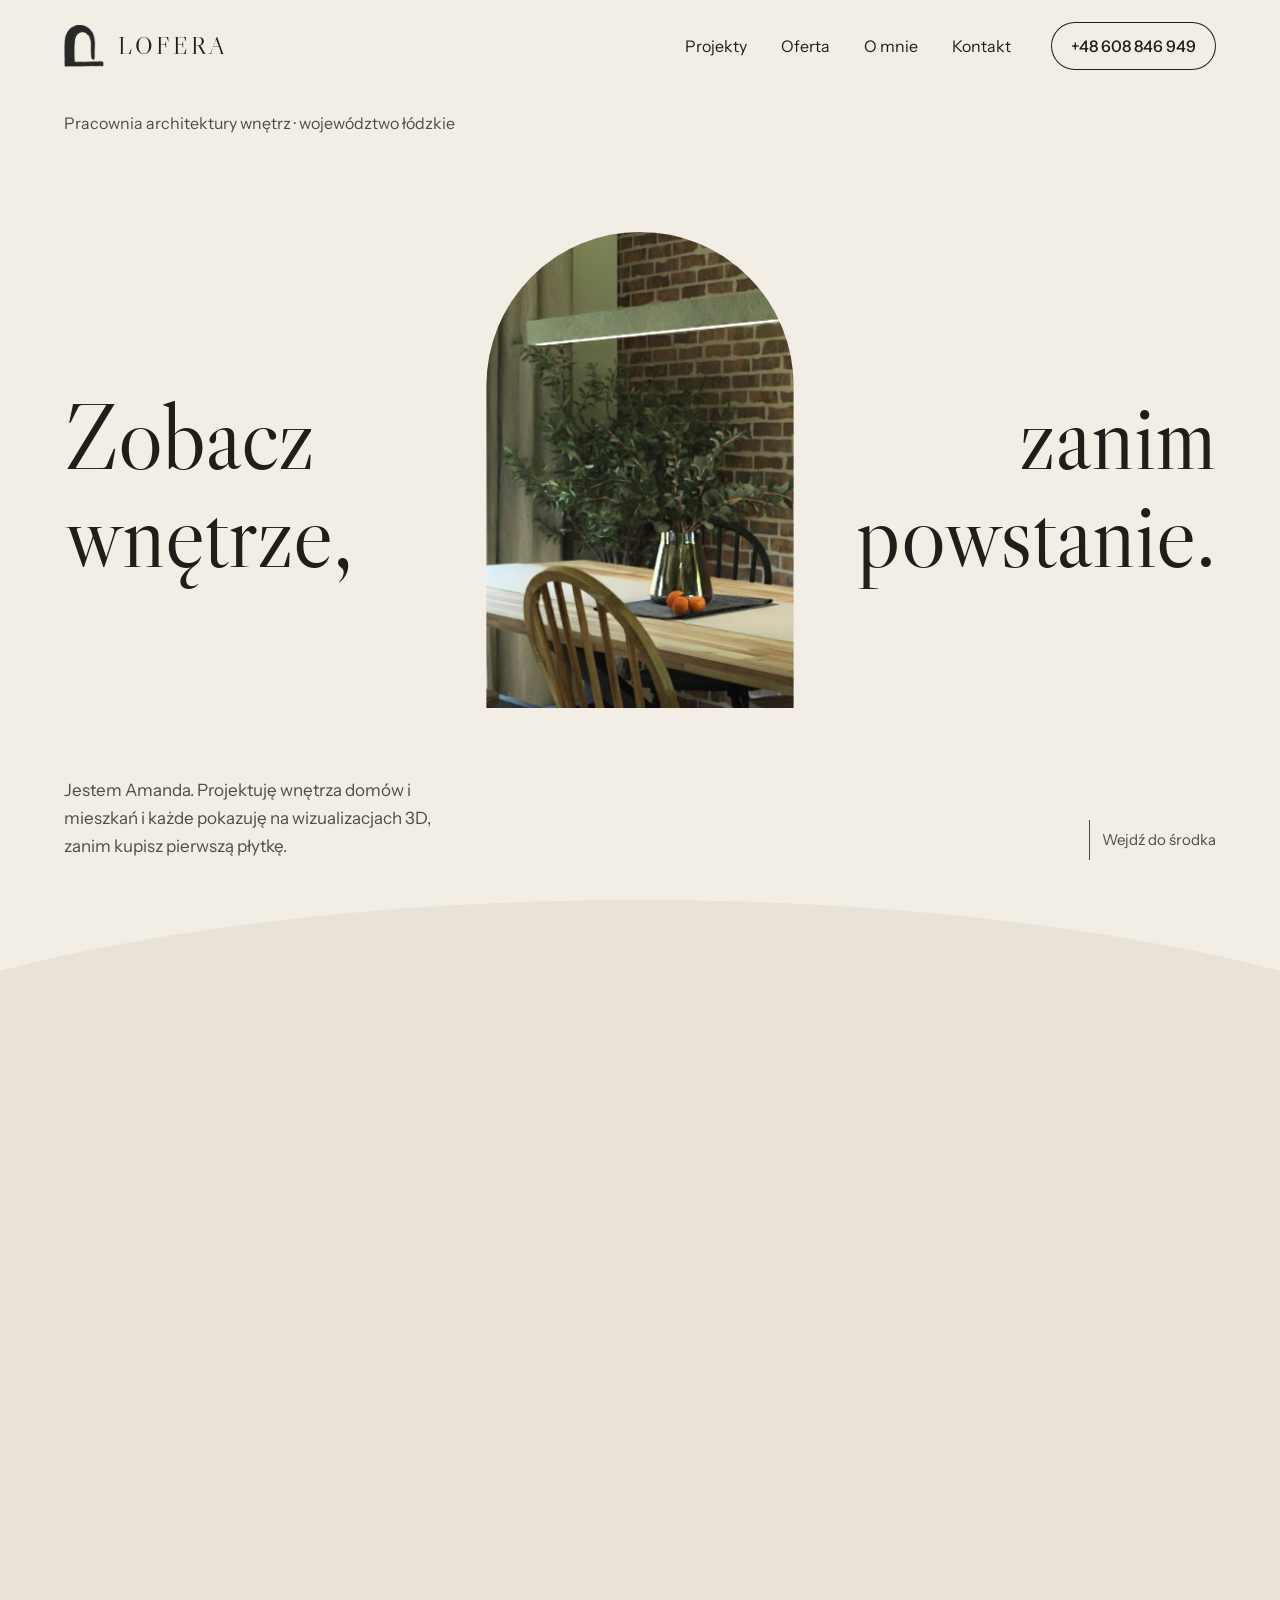
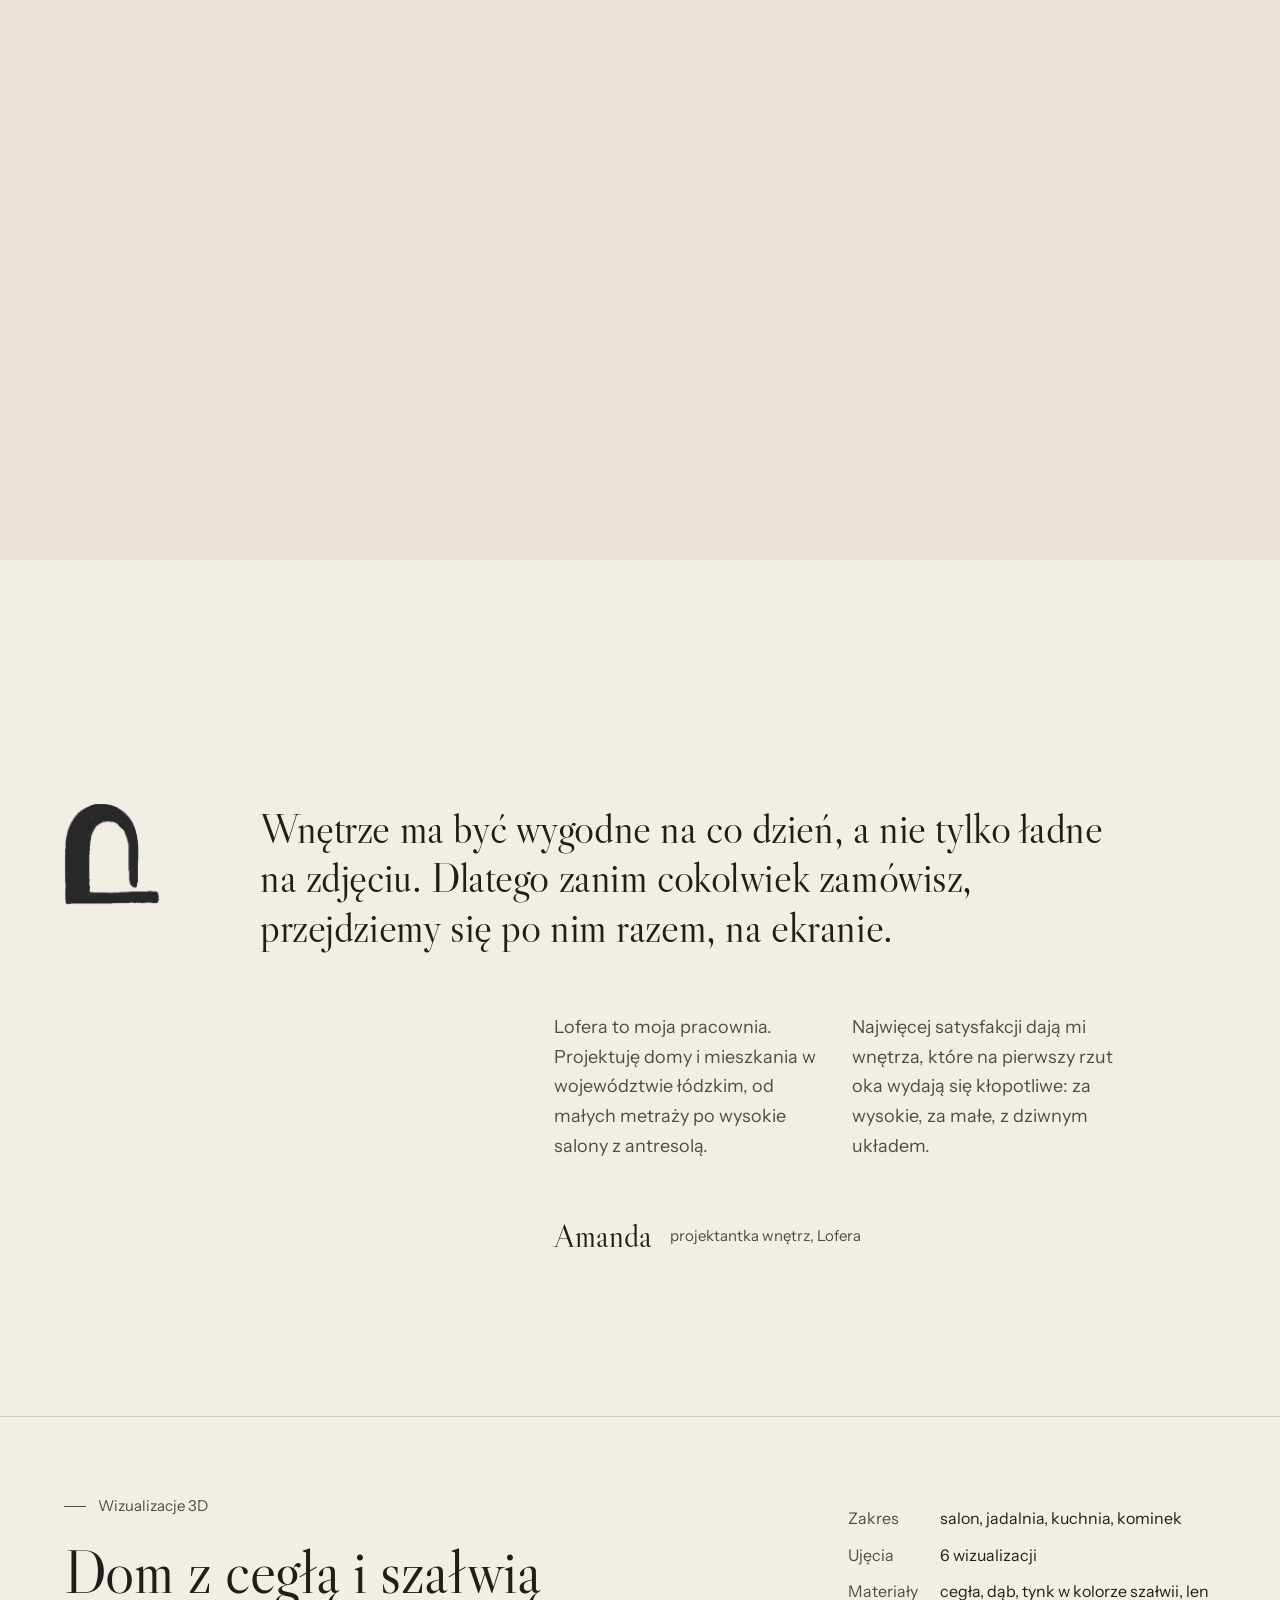
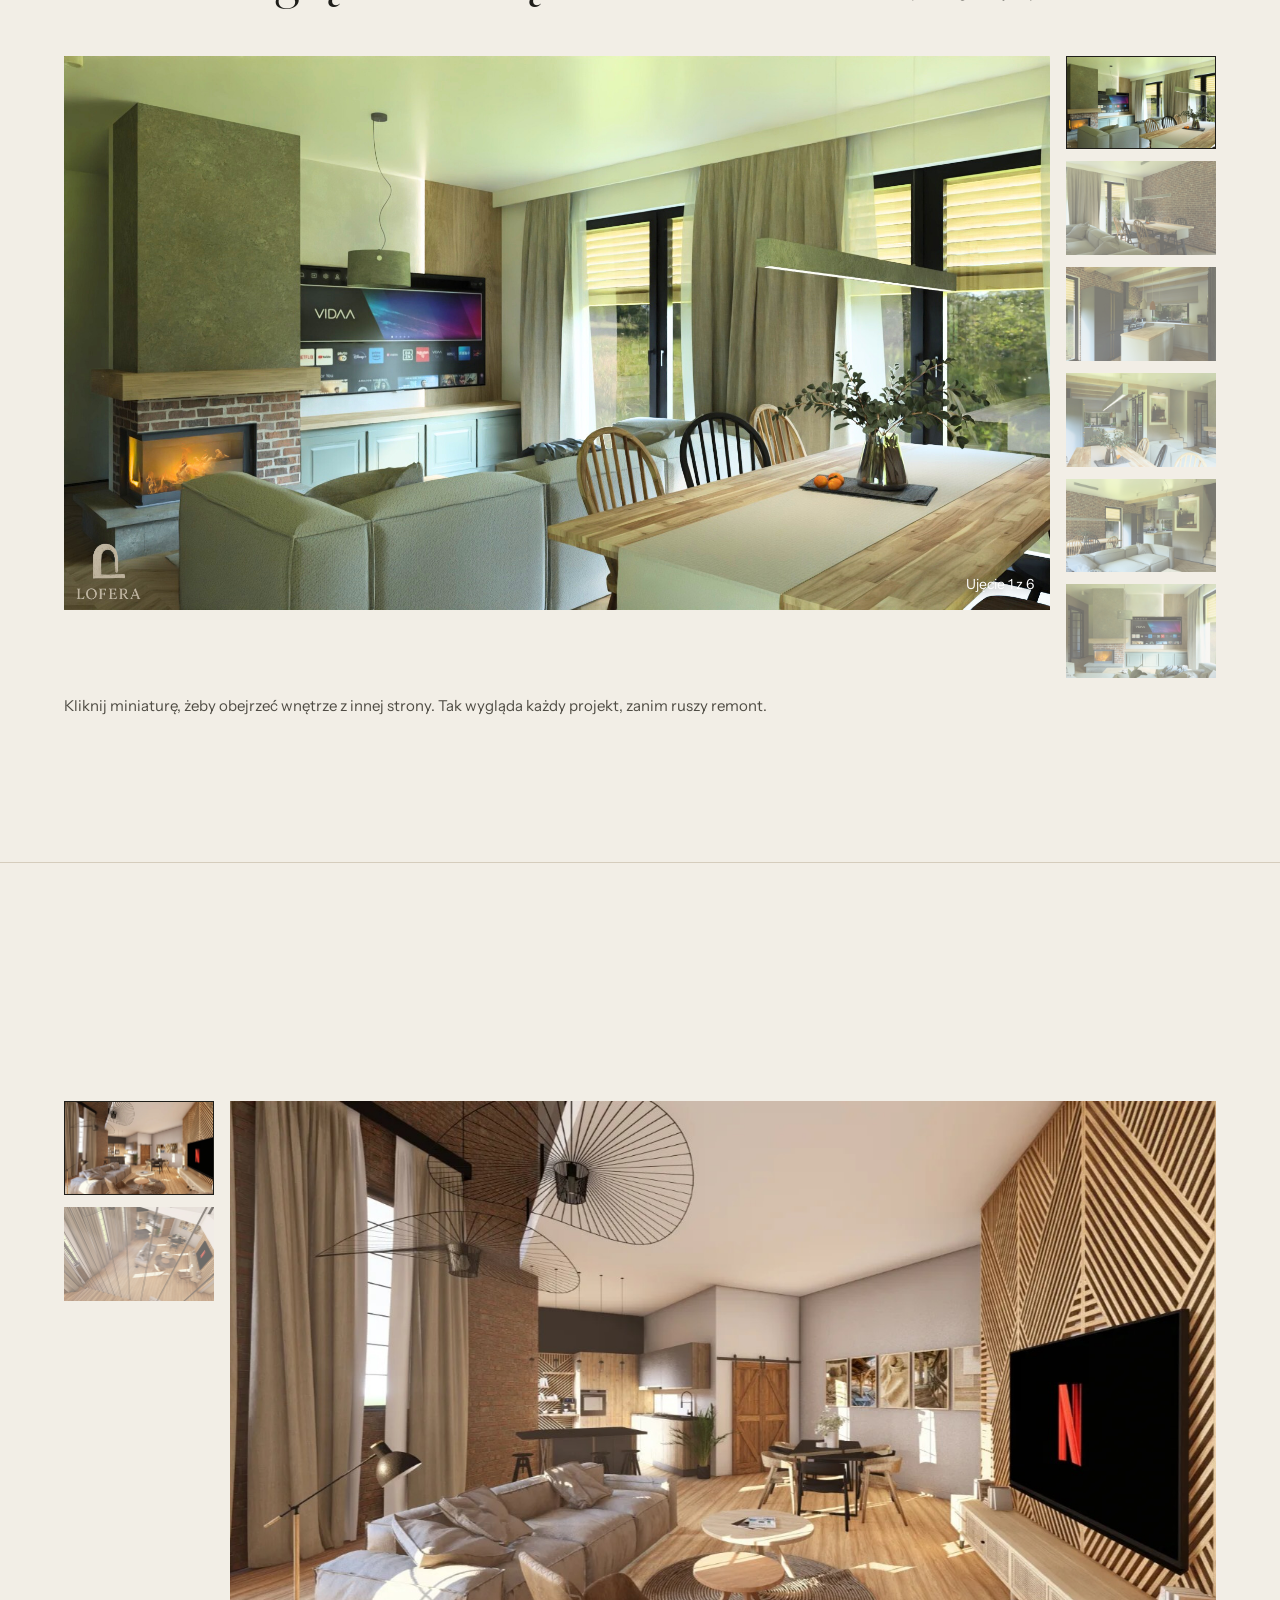
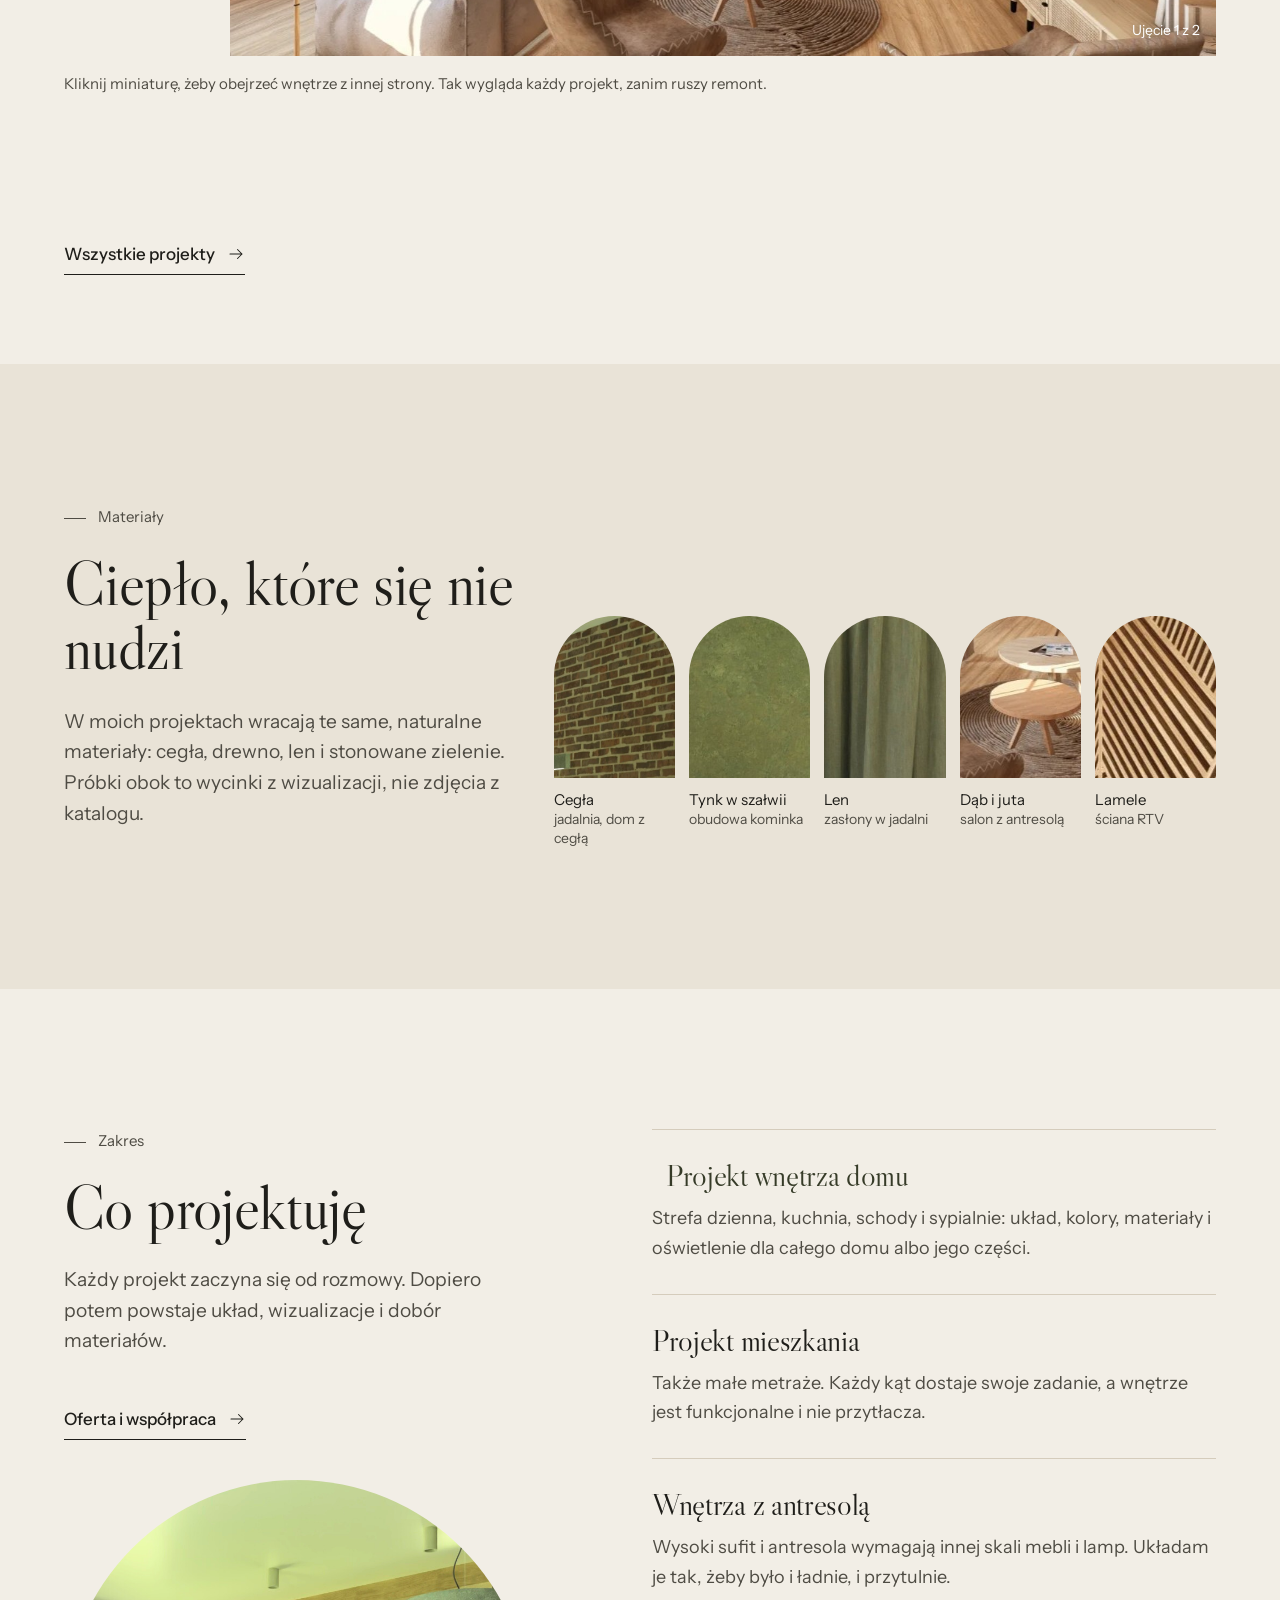
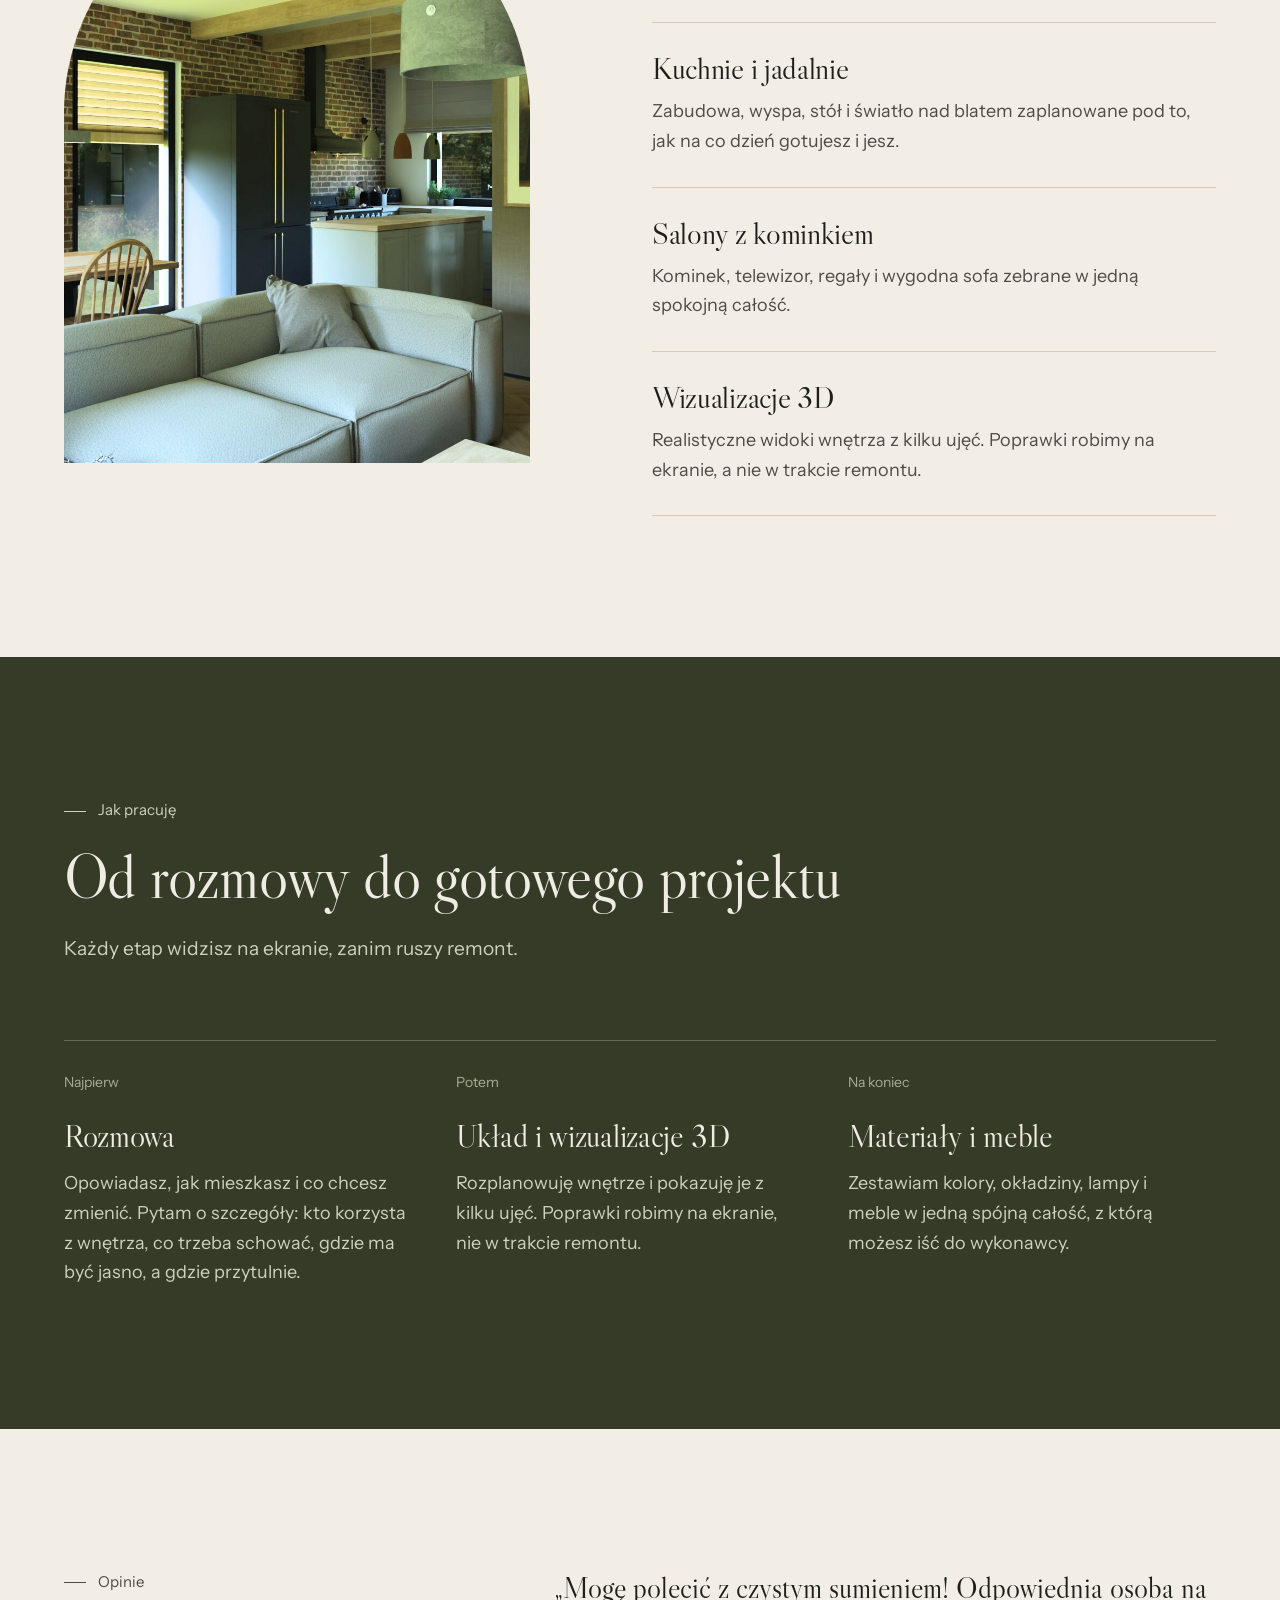
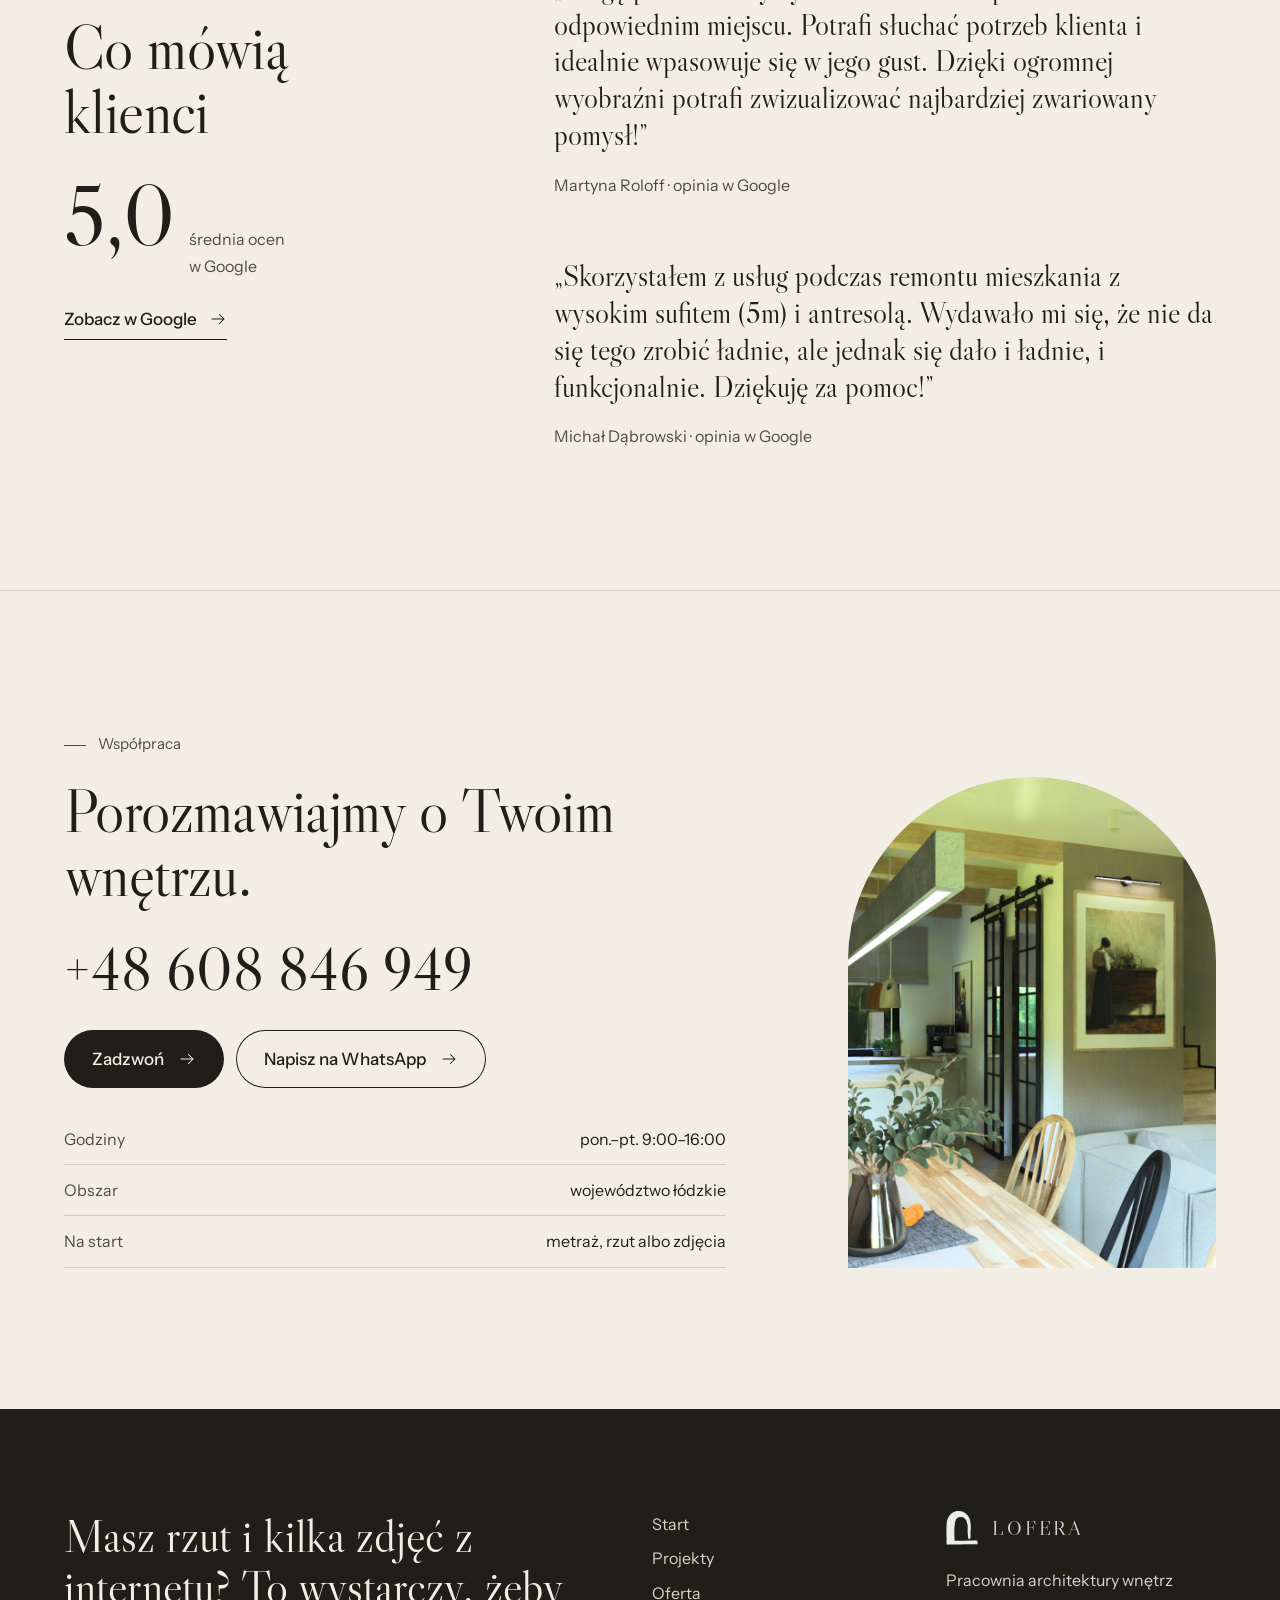
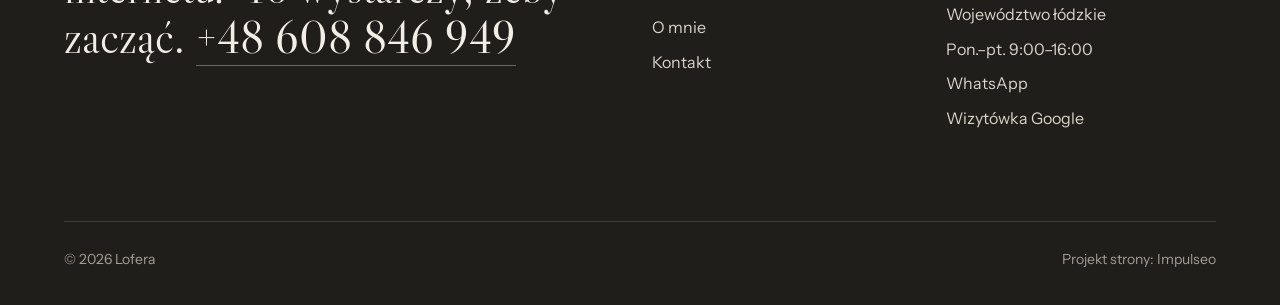
==== commit 2ab99fea: "Demo v2 Lofera: łuk z logo jako drzwi do wnętrza (wizualizacja otwiera się na cały ekran), przegląda" ====
--- a/index.html
+++ b/index.html
@@ -3,177 +3,115 @@
 <head>
 <meta charset="UTF-8">
 <meta name="viewport" content="width=device-width, initial-scale=1.0">
-<title>Lofera - Projektowanie wnętrz z wizualizacjami 3D · łódzkie</title>
-<meta name="description" content="Lofera - projekty wnętrz domów i mieszkań z wizualizacjami 3D. Kuchnie, salony, wnętrza z antresolą i małe metraże. Województwo łódzkie. Telefon 608 846 949.">
+<title>Lofera – projektowanie wnętrz z wizualizacjami 3D | województwo łódzkie</title>
+<meta name="description" content="Pracownia architektury wnętrz Lofera: projekty domów i mieszkań, wnętrza z antresolą, kuchnie i salony. Wizualizacje 3D, zanim ruszy remont. Łódzkie, tel. 608 846 949.">
 <link rel="canonical" href="https://impulseo-pl.github.io/lofera/">
 <meta name="robots" content="noindex, nofollow">
-<meta property="og:type" content="website">
-<meta property="og:locale" content="pl_PL">
-<meta property="og:site_name" content="Lofera">
-<meta property="og:title" content="Lofera - Projektowanie wnętrz z wizualizacjami 3D · łódzkie">
-<meta property="og:description" content="Lofera - projekty wnętrz domów i mieszkań z wizualizacjami 3D. Kuchnie, salony, wnętrza z antresolą i małe metraże. Województwo łódzkie. Telefon 608 846 949.">
-<meta property="og:url" content="https://impulseo-pl.github.io/lofera/">
-<meta property="og:image" content="https://impulseo-pl.github.io/lofera/img/og.jpg">
-<meta property="og:image:width" content="1200">
-<meta property="og:image:height" content="630">
-<meta name="twitter:card" content="summary_large_image">
-<script type="application/ld+json">{"@context": "https://schema.org", "@type": "LocalBusiness", "name": "Lofera", "url": "https://impulseo-pl.github.io/lofera/", "telephone": "+48608846949", "image": "https://impulseo-pl.github.io/lofera/img/og.jpg", "areaServed": "województwo łódzkie", "sameAs": ["https://maps.google.com/?cid=9933904185091874019"]}</script>
-<link rel="preconnect" href="https://fonts.googleapis.com">
-<link rel="preconnect" href="https://fonts.gstatic.com" crossorigin>
-<link href="https://fonts.googleapis.com/css2?family=Lora:wght@500;600;700&family=Manrope:wght@400;500;600&display=swap" rel="stylesheet">
-<link rel="stylesheet" href="assets/styles.css?v=d0e58dc3">
+<meta name="theme-color" content="#f2eee6">
+<meta property="og:type" content="website"><meta property="og:locale" content="pl_PL"><meta property="og:site_name" content="Lofera">
+<meta property="og:title" content="Lofera – projektowanie wnętrz z wizualizacjami 3D | województwo łódzkie"><meta property="og:description" content="Pracownia architektury wnętrz Lofera: projekty domów i mieszkań, wnętrza z antresolą, kuchnie i salony. Wizualizacje 3D, zanim ruszy remont. Łódzkie, tel. 608 846 949."><meta property="og:url" content="https://impulseo-pl.github.io/lofera/">
+<meta property="og:image" content="https://impulseo-pl.github.io/lofera/img/og.jpg"><meta name="twitter:card" content="summary_large_image">
+<link rel="icon" type="image/png" href="img/favicon.png">
+<script type="application/ld+json">{"@context": "https://schema.org", "@graph": [{"@type": "LocalBusiness", "@id": "https://impulseo-pl.github.io/lofera/#pracownia", "name": "Lofera", "description": "Pracownia architektury wnętrz: projekty domów i mieszkań z wizualizacjami 3D, województwo łódzkie.", "url": "https://impulseo-pl.github.io/lofera/", "telephone": "+48608846949", "image": ["https://impulseo-pl.github.io/lofera/img/about.jpg", "https://impulseo-pl.github.io/lofera/img/g6.jpg", "https://impulseo-pl.github.io/lofera/img/g4.jpg"], "logo": "https://impulseo-pl.github.io/lofera/img/logo.png", "areaServed": {"@type": "AdministrativeArea", "name": "województwo łódzkie"}, "openingHoursSpecification": [{"@type": "OpeningHoursSpecification", "dayOfWeek": ["Monday", "Tuesday", "Wednesday", "Thursday", "Friday"], "opens": "09:00", "closes": "16:00"}], "employee": {"@type": "Person", "name": "Amanda", "jobTitle": "projektantka wnętrz"}, "knowsAbout": ["projektowanie wnętrz", "architektura wnętrz", "wizualizacje 3D", "projekt wnętrza domu", "projekt mieszkania", "wnętrza z antresolą"], "hasOfferCatalog": {"@type": "OfferCatalog", "name": "Projektowanie wnętrz", "itemListElement": [{"@type": "Offer", "itemOffered": {"@type": "Service", "name": "Projekt wnętrza domu"}}, {"@type": "Offer", "itemOffered": {"@type": "Service", "name": "Projekt mieszkania"}}, {"@type": "Offer", "itemOffered": {"@type": "Service", "name": "Wnętrza z antresolą"}}, {"@type": "Offer", "itemOffered": {"@type": "Service", "name": "Kuchnie i jadalnie"}}, {"@type": "Offer", "itemOffered": {"@type": "Service", "name": "Salony z kominkiem"}}, {"@type": "Offer", "itemOffered": {"@type": "Service", "name": "Wizualizacje 3D"}}]}, "sameAs": ["https://maps.google.com/?cid=9933904185091874019"]}, {"@type": "WebSite", "@id": "https://impulseo-pl.github.io/lofera/#strona", "url": "https://impulseo-pl.github.io/lofera/", "name": "Lofera – projektowanie wnętrz", "inLanguage": "pl-PL", "publisher": {"@id": "https://impulseo-pl.github.io/lofera/#pracownia"}}, {"@type": "WebPage", "url": "https://impulseo-pl.github.io/lofera/", "name": "Lofera – projektowanie wnętrz z wizualizacjami 3D | województwo łódzkie", "description": "Pracownia architektury wnętrz Lofera: projekty domów i mieszkań, wnętrza z antresolą, kuchnie i salony. Wizualizacje 3D, zanim ruszy remont. Łódzkie, tel. 608 846 949.", "inLanguage": "pl-PL", "isPartOf": {"@id": "https://impulseo-pl.github.io/lofera/#strona"}, "dateModified": "2026-11-13"}]}</script>
+<script>(function(){var d=document.documentElement;d.classList.add('js');try{if(!matchMedia('(prefers-reduced-motion: reduce)').matches)d.classList.add('anim')}catch(e){}setTimeout(function(){if(!d.classList.contains('anim-ok'))d.classList.remove('anim')},3500)})();</script>
+<link rel="preload" as="image" href="img/about.jpg" fetchpriority="high">
+<link rel="preconnect" href="https://fonts.googleapis.com"><link rel="preconnect" href="https://fonts.gstatic.com" crossorigin>
+<link href="https://fonts.googleapis.com/css2?family=Libre+Caslon+Display&amp;family=Instrument+Sans:wght@400;500;600&amp;display=swap" rel="stylesheet">
+<link rel="stylesheet" href="assets/styles.css?v=20261113a">
+<script src="assets/lenis.min.js" defer></script>
+<script src="assets/main.js?v=20261113a" defer></script>
 </head>
 <body>
+<div class="curtain" id="cur"><img src="img/mark.png" alt=""></div>
+<script>try{if(sessionStorage.getItem('lfnav')){sessionStorage.removeItem('lfnav');document.getElementById('cur').className='curtain cover'}}catch(e){}</script>
+<a class="skip" href="#tresc">Przejdź do treści</a>
+<header class="top"><div class="wrap">
+<a class="brand" href="index.html" aria-label="Lofera – strona główna"><img src="img/mark.png" alt="" width="397" height="420"><span>LOFERA</span></a>
+<nav class="nav" aria-label="Menu"><a href="projekty.html">Projekty</a><a href="oferta.html">Oferta</a><a href="o-mnie.html">O mnie</a><a href="kontakt.html">Kontakt</a></nav>
+<a class="tel" href="tel:+48608846949">+48 608 846 949</a>
+<button class="burger" data-menu>Menu</button>
+</div></header>
+<div class="menu"><button class="menu-x" data-menu>Zamknij</button><a href="index.html">Start</a><a href="projekty.html">Projekty</a><a href="oferta.html">Oferta</a><a href="o-mnie.html">O mnie</a><a href="kontakt.html">Kontakt</a><a class="btn" href="tel:+48608846949">Zadzwoń: +48 608 846 949</a></div>
+<main id="tresc">
+<section class="door" aria-label="Lofera – projektowanie wnętrz">
+<div class="door-stage">
+<div class="door-img"><img src="img/about.jpg" alt="Jadalnia przy ścianie z cegły – wizualizacja 3D, projekt Lofera" width="1920" height="1080" fetchpriority="high" style="object-position:58% 50%"></div>
+<div class="door-shade"></div>
+<div class="door-t">
+<p class="door-k" style="margin:0;align-self:start;font-size:16px;color:var(--ink-2)">Pracownia architektury wnętrz · województwo łódzkie</p>
+<h1 class="d1"><span>Zobacz<br>wnętrze,</span><span style="text-align:right">zanim<br>powstanie.</span></h1>
+<div class="sub"><p>Jestem Amanda. Projektuję wnętrza domów i mieszkań i każde pokazuję na wizualizacjach 3D, zanim kupisz pierwszą płytkę.</p><span class="scroll-hint"><i></i>Wejdź do środka</span></div>
+</div>
+<div class="door-cap"><b>Dom z cegłą i szałwią</b><span>Jadalnia · wizualizacja 3D</span></div>
+</div></section>
 
-<header class="nav">
-  <div class="wrap nav-inner">
-    <a class="brand brand-has-logo" href="index.html"><img class="brand-logo" src="img/logo.png" alt="Lofera" width="762" height="664" decoding="async"></a>
-    <nav class="nav-links">
-      <a href="index.html" class="active" aria-current="page">Strona główna</a>
-      <a href="realizacje.html">Projekty</a>
-      <a href="oferta.html">Oferta</a>
-      <a href="o-nas.html">O nas</a>
-      <a href="kontakt.html">Kontakt</a>
-      <a href="kontakt.html" class="btn btn-accent">Zapytaj o wycenę</a>
-    </nav>
-    <button class="nav-toggle" aria-label="Menu"><span></span><span></span><span></span></button>
-  </div>
-</header>
+<section class="letter" aria-label="O pracowni"><div class="wrap letter-grid">
+<img class="mark rv" src="img/mark.png" alt="" width="397" height="420">
+<blockquote class="rv">Wnętrze ma być wygodne na co dzień, a nie tylko ładne na zdjęciu. Dlatego zanim cokolwiek zamówisz, przejdziemy się po nim razem, na ekranie.</blockquote>
+<div class="cols rv rv-1"><p>Lofera to moja pracownia. Projektuję domy i mieszkania w województwie łódzkim, od małych metraży po wysokie salony z antresolą.</p><p>Najwięcej satysfakcji dają mi wnętrza, które na pierwszy rzut oka wydają się kłopotliwe: za wysokie, za małe, z dziwnym układem.</p></div>
+<div class="sign rv rv-2"><b>Amanda</b><span>projektantka wnętrz, Lofera</span></div>
+</div></section>
 
-<main>
-<section class="hero-cine">
-  <img src="img/hero.jpg" fetchpriority="high" data-rotate="img/g1.jpg" alt="Lofera - Wnętrza, które widzisz, zanim ruszy remont" width="1920" height="1080">
-  <div class="wrap">
-    <div class="hero-copy">
-      <div class="brandmark bm-l"><span class="bm-line"><span>Lofera</span></span></div>
-      <h1>Wnętrza, które widzisz, zanim ruszy remont</h1>
-      <p class="lead">Projektujemy wnętrza domów i mieszkań. Najpierw słuchamy, jak żyjesz, potem pokazujemy całe wnętrze na wizualizacjach 3D, a na końcu zestawiamy kolory, materiały, meble i światło w jedną całość.</p>
-      <div class="hero-actions">
-        <a href="realizacje.html" class="btn btn-accent">Zobacz projekty <span class="arr">→</span></a>
-        <a href="kontakt.html" class="btn btn-ghost btn-on-dark">Zapytaj o wycenę</a>
-      </div>
-      <div style="margin-top:var(--space-6);color:#fff;font-weight:600;letter-spacing:.02em;opacity:.92"><span class="g-badge"><svg class="gb-ico" viewBox="0 0 24 24" width="18" height="18" aria-hidden="true"><path fill="#4285F4" d="M22.56 12.25c0-.78-.07-1.53-.2-2.25H12v4.26h5.92c-.26 1.37-1.04 2.53-2.21 3.31v2.77h3.57c2.08-1.92 3.28-4.74 3.28-8.09z"/><path fill="#34A853" d="M12 23c2.97 0 5.46-.98 7.28-2.66l-3.57-2.77c-.98.66-2.23 1.06-3.71 1.06-2.86 0-5.29-1.93-6.16-4.53H2.18v2.84C3.99 20.53 7.7 23 12 23z"/><path fill="#FBBC05" d="M5.84 14.09c-.22-.66-.35-1.36-.35-2.09s.13-1.43.35-2.09V7.07H2.18C1.43 8.55 1 10.22 1 12s.43 3.45 1.18 4.93l2.85-2.22.81-.62z"/><path fill="#EA4335" d="M12 5.38c1.62 0 3.06.56 4.21 1.64l3.15-3.15C17.45 2.09 14.97 1 12 1 7.7 1 3.99 3.47 2.18 7.07l3.66 2.84c.87-2.6 3.3-4.53 6.16-4.53z"/></svg><b class="gb-ocena">5,0</b><svg class="gb-stars" viewBox="0 0 90 18" width="74" height="14.8" aria-hidden="true"><g fill="currentColor" opacity=".26"><path transform="translate(0,0)" d="M9 1.6l2.2 4.46 4.92.72-3.56 3.47.84 4.9L9 12.74l-4.4 2.31.84-4.9L1.88 6.68l4.92-.72L9 1.6Z"/><path transform="translate(18,0)" d="M9 1.6l2.2 4.46 4.92.72-3.56 3.47.84 4.9L9 12.74l-4.4 2.31.84-4.9L1.88 6.68l4.92-.72L9 1.6Z"/><path transform="translate(36,0)" d="M9 1.6l2.2 4.46 4.92.72-3.56 3.47.84 4.9L9 12.74l-4.4 2.31.84-4.9L1.88 6.68l4.92-.72L9 1.6Z"/><path transform="translate(54,0)" d="M9 1.6l2.2 4.46 4.92.72-3.56 3.47.84 4.9L9 12.74l-4.4 2.31.84-4.9L1.88 6.68l4.92-.72L9 1.6Z"/><path transform="translate(72,0)" d="M9 1.6l2.2 4.46 4.92.72-3.56 3.47.84 4.9L9 12.74l-4.4 2.31.84-4.9L1.88 6.68l4.92-.72L9 1.6Z"/></g><clipPath id="gs1000"><rect x="0" y="0" width="90.0" height="18"/></clipPath><g fill="#FBBC04" clip-path="url(#gs1000)"><path transform="translate(0,0)" d="M9 1.6l2.2 4.46 4.92.72-3.56 3.47.84 4.9L9 12.74l-4.4 2.31.84-4.9L1.88 6.68l4.92-.72L9 1.6Z"/><path transform="translate(18,0)" d="M9 1.6l2.2 4.46 4.92.72-3.56 3.47.84 4.9L9 12.74l-4.4 2.31.84-4.9L1.88 6.68l4.92-.72L9 1.6Z"/><path transform="translate(36,0)" d="M9 1.6l2.2 4.46 4.92.72-3.56 3.47.84 4.9L9 12.74l-4.4 2.31.84-4.9L1.88 6.68l4.92-.72L9 1.6Z"/><path transform="translate(54,0)" d="M9 1.6l2.2 4.46 4.92.72-3.56 3.47.84 4.9L9 12.74l-4.4 2.31.84-4.9L1.88 6.68l4.92-.72L9 1.6Z"/><path transform="translate(72,0)" d="M9 1.6l2.2 4.46 4.92.72-3.56 3.47.84 4.9L9 12.74l-4.4 2.31.84-4.9L1.88 6.68l4.92-.72L9 1.6Z"/></g></svg><span class="gb-txt">w Google</span></span></div>
-    </div>
-  </div>
-</section>
-<section class="strip n-5" style="padding-block:0">
-  <div class="wrap">
-    <div class="item reveal"><div class="k">Projekt wnętrza</div><div class="v">domy i mieszkania</div></div>
-    <div class="item reveal"><div class="k">Wizualizacje 3D</div><div class="v">zanim kupisz meble</div></div>
-    <div class="item reveal"><div class="k">Małe metraże</div><div class="v">każdy kąt pracuje</div></div>
-    <div class="item reveal"><div class="k">Wysokie wnętrza</div><div class="v">antresole i schody</div></div>
-    <div class="item reveal"><div class="k">Łódzkie</div><div class="v">pon.-pt. 9:00-16:00</div></div>
-  </div>
-</section>
-<section class="opinie-mini" aria-label="Opinie klientów">
-  <div class="wrap">
-    <div class="om-row">
-      <div class="om-item reveal"><blockquote>„Mogę polecić z czystym sumieniem!”</blockquote><span class="om-autor">Martyna Roloff</span></div>
-      <div class="om-item reveal"><blockquote>„Skorzystałem z usług podczas remontu mieszkania z wysokim sufitem (5m) i antresolą.”</blockquote><span class="om-autor">Michał Dąbrowski</span></div>
-    </div>
-  </div>
-</section>
-<section>
-  <div class="wrap split">
-    <div class="split-art reveal"><img src="img/g2.jpg" alt="Lofera - realizacja" width="1920" height="1080" decoding="async"></div>
-    <div class="split-copy reveal">
-      <span class="eyebrow">O nas</span>
-      <h2>Pracownia projektowania wnętrz</h2>
-      <p class="muted">Projektujemy wnętrza domów i mieszkań, od małych metraży po wysokie salony z antresolą.</p>
-      <p class="muted">Każdy projekt najpierw powstaje na wizualizacjach 3D, więc widzisz swoje wnętrze, zanim ruszy remont.</p>
-      <a href="o-nas.html" class="btn btn-ghost">Poznaj nas <span class="arr">→</span></a>
-    </div>
-  </div>
-</section>
-<section class="gateways-band">
-  <div class="wrap">
-    <div class="gateways">
-      <a href="oferta.html" class="gateway reveal"><img src="img/g3.jpg" alt="Projekt wnętrza domu" width="1920" height="1080" decoding="async"><span class="g-ttl">Projekt wnętrza domu</span></a>
-      <a href="oferta.html" class="gateway reveal"><img src="img/g4.jpg" alt="Projekt mieszkania" width="1350" height="759" decoding="async"><span class="g-ttl">Projekt mieszkania</span></a>
-      <a href="oferta.html" class="gateway reveal"><img src="img/g5.jpg" alt="Wnętrza z antresolą" width="1920" height="1080" decoding="async"><span class="g-ttl">Wnętrza z antresolą</span></a>
-    </div>
-  </div>
-</section>
-<section class="stopklatka" aria-hidden="true">
-  <div class="stk-bg" style="background-image:url(img/g6.jpg)"></div>
-</section>
-<section class="opinie">
-  <div class="wrap">
-    <div class="head center reveal">
-      <span class="eyebrow">Opinie</span>
-      <h2>Co mówią klienci</h2>
-    </div>
-    <p class="op-meta reveal"><span class="g-badge"><svg class="gb-ico" viewBox="0 0 24 24" width="18" height="18" aria-hidden="true"><path fill="#4285F4" d="M22.56 12.25c0-.78-.07-1.53-.2-2.25H12v4.26h5.92c-.26 1.37-1.04 2.53-2.21 3.31v2.77h3.57c2.08-1.92 3.28-4.74 3.28-8.09z"/><path fill="#34A853" d="M12 23c2.97 0 5.46-.98 7.28-2.66l-3.57-2.77c-.98.66-2.23 1.06-3.71 1.06-2.86 0-5.29-1.93-6.16-4.53H2.18v2.84C3.99 20.53 7.7 23 12 23z"/><path fill="#FBBC05" d="M5.84 14.09c-.22-.66-.35-1.36-.35-2.09s.13-1.43.35-2.09V7.07H2.18C1.43 8.55 1 10.22 1 12s.43 3.45 1.18 4.93l2.85-2.22.81-.62z"/><path fill="#EA4335" d="M12 5.38c1.62 0 3.06.56 4.21 1.64l3.15-3.15C17.45 2.09 14.97 1 12 1 7.7 1 3.99 3.47 2.18 7.07l3.66 2.84c.87-2.6 3.3-4.53 6.16-4.53z"/></svg><b class="gb-ocena">5,0</b><svg class="gb-stars" viewBox="0 0 90 18" width="74" height="14.8" aria-hidden="true"><g fill="currentColor" opacity=".26"><path transform="translate(0,0)" d="M9 1.6l2.2 4.46 4.92.72-3.56 3.47.84 4.9L9 12.74l-4.4 2.31.84-4.9L1.88 6.68l4.92-.72L9 1.6Z"/><path transform="translate(18,0)" d="M9 1.6l2.2 4.46 4.92.72-3.56 3.47.84 4.9L9 12.74l-4.4 2.31.84-4.9L1.88 6.68l4.92-.72L9 1.6Z"/><path transform="translate(36,0)" d="M9 1.6l2.2 4.46 4.92.72-3.56 3.47.84 4.9L9 12.74l-4.4 2.31.84-4.9L1.88 6.68l4.92-.72L9 1.6Z"/><path transform="translate(54,0)" d="M9 1.6l2.2 4.46 4.92.72-3.56 3.47.84 4.9L9 12.74l-4.4 2.31.84-4.9L1.88 6.68l4.92-.72L9 1.6Z"/><path transform="translate(72,0)" d="M9 1.6l2.2 4.46 4.92.72-3.56 3.47.84 4.9L9 12.74l-4.4 2.31.84-4.9L1.88 6.68l4.92-.72L9 1.6Z"/></g><clipPath id="gs1000"><rect x="0" y="0" width="90.0" height="18"/></clipPath><g fill="#FBBC04" clip-path="url(#gs1000)"><path transform="translate(0,0)" d="M9 1.6l2.2 4.46 4.92.72-3.56 3.47.84 4.9L9 12.74l-4.4 2.31.84-4.9L1.88 6.68l4.92-.72L9 1.6Z"/><path transform="translate(18,0)" d="M9 1.6l2.2 4.46 4.92.72-3.56 3.47.84 4.9L9 12.74l-4.4 2.31.84-4.9L1.88 6.68l4.92-.72L9 1.6Z"/><path transform="translate(36,0)" d="M9 1.6l2.2 4.46 4.92.72-3.56 3.47.84 4.9L9 12.74l-4.4 2.31.84-4.9L1.88 6.68l4.92-.72L9 1.6Z"/><path transform="translate(54,0)" d="M9 1.6l2.2 4.46 4.92.72-3.56 3.47.84 4.9L9 12.74l-4.4 2.31.84-4.9L1.88 6.68l4.92-.72L9 1.6Z"/><path transform="translate(72,0)" d="M9 1.6l2.2 4.46 4.92.72-3.56 3.47.84 4.9L9 12.74l-4.4 2.31.84-4.9L1.88 6.68l4.92-.72L9 1.6Z"/></g></svg><span class="gb-txt">w Google</span></span></p>
-    <p class="op-meta reveal"><a class="op-google" href="https://maps.google.com/?cid=9933904185091874019" target="_blank" rel="noopener"><svg class="op-g-ico" viewBox="0 0 24 24" width="17" height="17" aria-hidden="true"><path fill="#4285F4" d="M22.56 12.25c0-.78-.07-1.53-.2-2.25H12v4.26h5.92c-.26 1.37-1.04 2.53-2.21 3.31v2.77h3.57c2.08-1.92 3.28-4.74 3.28-8.09z"/><path fill="#34A853" d="M12 23c2.97 0 5.46-.98 7.28-2.66l-3.57-2.77c-.98.66-2.23 1.06-3.71 1.06-2.86 0-5.29-1.93-6.16-4.53H2.18v2.84C3.99 20.53 7.7 23 12 23z"/><path fill="#FBBC05" d="M5.84 14.09c-.22-.66-.35-1.36-.35-2.09s.13-1.43.35-2.09V7.07H2.18C1.43 8.55 1 10.22 1 12s.43 3.45 1.18 4.93l2.85-2.22.81-.62z"/><path fill="#EA4335" d="M12 5.38c1.62 0 3.06.56 4.21 1.64l3.15-3.15C17.45 2.09 14.97 1 12 1 7.7 1 3.99 3.47 2.18 7.07l3.66 2.84c.87-2.6 3.3-4.53 6.16-4.53z"/></svg><span>Zobacz opinie w Google</span><span class="arr">→</span></a></p>
-    <div class="opinie-grid">
-      <figure class="op-card reveal"><span class="op-star"><svg class="ico-star" width="14" height="14" viewBox="0 0 24 24" style="vertical-align:-2px" aria-hidden="true"><path d="M12 2.8l2.85 5.8 6.4.93-4.63 4.5 1.1 6.37L12 17.4l-5.72 3 1.1-6.37-4.63-4.5 6.4-.93L12 2.8Z" fill="currentColor"/></svg><svg class="ico-star" width="14" height="14" viewBox="0 0 24 24" style="vertical-align:-2px" aria-hidden="true"><path d="M12 2.8l2.85 5.8 6.4.93-4.63 4.5 1.1 6.37L12 17.4l-5.72 3 1.1-6.37-4.63-4.5 6.4-.93L12 2.8Z" fill="currentColor"/></svg><svg class="ico-star" width="14" height="14" viewBox="0 0 24 24" style="vertical-align:-2px" aria-hidden="true"><path d="M12 2.8l2.85 5.8 6.4.93-4.63 4.5 1.1 6.37L12 17.4l-5.72 3 1.1-6.37-4.63-4.5 6.4-.93L12 2.8Z" fill="currentColor"/></svg><svg class="ico-star" width="14" height="14" viewBox="0 0 24 24" style="vertical-align:-2px" aria-hidden="true"><path d="M12 2.8l2.85 5.8 6.4.93-4.63 4.5 1.1 6.37L12 17.4l-5.72 3 1.1-6.37-4.63-4.5 6.4-.93L12 2.8Z" fill="currentColor"/></svg><svg class="ico-star" width="14" height="14" viewBox="0 0 24 24" style="vertical-align:-2px" aria-hidden="true"><path d="M12 2.8l2.85 5.8 6.4.93-4.63 4.5 1.1 6.37L12 17.4l-5.72 3 1.1-6.37-4.63-4.5 6.4-.93L12 2.8Z" fill="currentColor"/></svg></span><blockquote>Mogę polecić z czystym sumieniem! Odpowiednia osoba na odpowiednim miejscu. Potrafi słuchać potrzeb klienta i idealnie wpasowuje się w jego gust. Dzięki ogromnej wyobraźni potrafi zwizualizować najbardziej zwariowany pomysł!</blockquote><span class="op-autor">Martyna Roloff</span></figure>
-      <figure class="op-card reveal"><span class="op-star"><svg class="ico-star" width="14" height="14" viewBox="0 0 24 24" style="vertical-align:-2px" aria-hidden="true"><path d="M12 2.8l2.85 5.8 6.4.93-4.63 4.5 1.1 6.37L12 17.4l-5.72 3 1.1-6.37-4.63-4.5 6.4-.93L12 2.8Z" fill="currentColor"/></svg><svg class="ico-star" width="14" height="14" viewBox="0 0 24 24" style="vertical-align:-2px" aria-hidden="true"><path d="M12 2.8l2.85 5.8 6.4.93-4.63 4.5 1.1 6.37L12 17.4l-5.72 3 1.1-6.37-4.63-4.5 6.4-.93L12 2.8Z" fill="currentColor"/></svg><svg class="ico-star" width="14" height="14" viewBox="0 0 24 24" style="vertical-align:-2px" aria-hidden="true"><path d="M12 2.8l2.85 5.8 6.4.93-4.63 4.5 1.1 6.37L12 17.4l-5.72 3 1.1-6.37-4.63-4.5 6.4-.93L12 2.8Z" fill="currentColor"/></svg><svg class="ico-star" width="14" height="14" viewBox="0 0 24 24" style="vertical-align:-2px" aria-hidden="true"><path d="M12 2.8l2.85 5.8 6.4.93-4.63 4.5 1.1 6.37L12 17.4l-5.72 3 1.1-6.37-4.63-4.5 6.4-.93L12 2.8Z" fill="currentColor"/></svg><svg class="ico-star" width="14" height="14" viewBox="0 0 24 24" style="vertical-align:-2px" aria-hidden="true"><path d="M12 2.8l2.85 5.8 6.4.93-4.63 4.5 1.1 6.37L12 17.4l-5.72 3 1.1-6.37-4.63-4.5 6.4-.93L12 2.8Z" fill="currentColor"/></svg></span><blockquote>Skorzystałem z usług podczas remontu mieszkania z wysokim sufitem (5m) i antresolą. Wydawało mi się, że nie da się tego zrobić ładnie, ale jednak się dało i ładnie, i funkcjonalnie. Dziękuję za pomoc!</blockquote><span class="op-autor">Michał Dąbrowski</span></figure>
-    </div>
-  </div>
-</section>
-<section>
-  <div class="wrap">
-    <div class="head reveal">
-      <span class="eyebrow">Projekty</span>
-      <h2>Nasze projekty</h2>
-      <p>Wizualizacje 3D z projektów Lofery: kuchnie, jadalnie, salony z kominkiem i strefy dzienne z widokiem na schody.</p>
-    </div>
-    <div class="gallery">
-      <div class="tile t-two3 reveal"><img src="img/g7.jpg" alt="Lofera" width="1336" height="752" decoding="async"></div>
-      <div class="tile t-third reveal"><img src="img/about.jpg" alt="Lofera" width="1920" height="1080" decoding="async"></div>
-    </div>
-    <div style="margin-top:var(--space-7)" class="reveal"><a href="realizacje.html" class="btn btn-accent">Pełna galeria <span class="arr">→</span></a></div>
-  </div>
-</section>
-<section class="cta">
-  <div class="wrap">
-    <div class="reveal">
-      <span class="eyebrow">Współpraca</span>
-      <h2>Planujesz remont? Porozmawiajmy o wnętrzu.</h2>
-      <p>Zadzwoń od poniedziałku do piątku, 9:00-16:00. Opowiesz, co chcesz zmienić, a my podpowiemy, od czego zacząć.</p>
-    </div>
-    <div class="cta-actions reveal">
-      <a href="kontakt.html" class="btn btn-light">Zapytaj o wycenę <span class="arr">→</span></a>
-      <a href="tel:+48608846949" class="btn btn-ghost btn-ghost-cta">+48 608 846 949</a>
-    </div>
-  </div>
-</section>
+<article class="proj" id="dom-z-cegla"><div class="wrap">
+<div class="proj-head"><div class="t rv"><span class="kicker">Wizualizacje 3D</span><h2 class="d2">Dom z cegłą i szałwią</h2></div>
+<dl class="meta rv rv-1"><dt>Zakres</dt><dd>salon, jadalnia, kuchnia, kominek</dd><dt>Ujęcia</dt><dd>6 wizualizacji</dd><dt>Materiały</dt><dd>cegła, dąb, tynk w kolorze szałwii, len</dd></dl></div>
+<div class="viewer rv"><div class="v-main"><img src="img/g6.jpg" alt="Salon z kominkiem w tynku w kolorze szałwii i stołem z dębu – projekt wnętrza Lofera" width="1920" height="1080" loading=lazy decoding="async"><span class="count">Ujęcie 1 z 6</span></div><div class="v-thumbs"><button class="on" data-src="img/g6.jpg" data-alt="Salon z kominkiem w tynku w kolorze szałwii i stołem z dębu – projekt wnętrza Lofera" aria-label="Ujęcie 1: Salon z kominkiem w tynku w kolorze szałwii i stołem z dębu"><img src="img/g6.jpg" alt="" loading="lazy" width="1920" height="1080"></button><button class="" data-src="img/about.jpg" data-alt="Jadalnia przy ścianie z cegły, drewniane krzesła i lampa nad stołem – projekt wnętrza Lofera" aria-label="Ujęcie 2: Jadalnia przy ścianie z cegły, drewniane krzesła i lampa nad stołem"><img src="img/about.jpg" alt="" loading="lazy" width="1920" height="1080"></button><button class="" data-src="img/g1.jpg" data-alt="Kuchnia z wyspą, grafitową zabudową i ceglaną ścianą – projekt wnętrza Lofera" aria-label="Ujęcie 3: Kuchnia z wyspą, grafitową zabudową i ceglaną ścianą"><img src="img/g1.jpg" alt="" loading="lazy" width="1920" height="1080"></button><button class="" data-src="img/g2.jpg" data-alt="Widok z jadalni na kuchnię, schody i salon – projekt wnętrza Lofera" aria-label="Ujęcie 4: Widok z jadalni na kuchnię, schody i salon"><img src="img/g2.jpg" alt="" loading="lazy" width="1920" height="1080"></button><button class="" data-src="img/g5.jpg" data-alt="Strefa dzienna z sofą, jadalnią i schodami – projekt wnętrza Lofera" aria-label="Ujęcie 5: Strefa dzienna z sofą, jadalnią i schodami"><img src="img/g5.jpg" alt="" loading="lazy" width="1920" height="1080"></button><button class="" data-src="img/g3.jpg" data-alt="Kominek obudowany cegłą i zabudowa RTV – projekt wnętrza Lofera" aria-label="Ujęcie 6: Kominek obudowany cegłą i zabudowa RTV"><img src="img/g3.jpg" alt="" loading="lazy" width="1920" height="1080"></button></div></div>
+<p class="v-note">Kliknij miniaturę, żeby obejrzeć wnętrze z innej strony. Tak wygląda każdy projekt, zanim ruszy remont.</p>
+</div></article>
+
+<article class="proj" id="antresola"><div class="wrap">
+<div class="proj-head"><div class="t rv"><span class="kicker">Wizualizacje 3D</span><h2 class="d2">Wnętrze z antresolą</h2></div>
+<dl class="meta rv rv-1"><dt>Zakres</dt><dd>salon z aneksem, jadalnia, antresola</dd><dt>Ujęcia</dt><dd>2 wizualizacje</dd><dt>Materiały</dt><dd>dąb, lamele, cegła, juta</dd></dl></div>
+<div class="viewer rev rv"><div class="v-main"><img src="img/g4.jpg" alt="Wysoki salon z drewnianymi lamelami, aneksem kuchennym i jadalnią – projekt wnętrza Lofera" width="1350" height="759" loading=lazy decoding="async"><span class="count">Ujęcie 1 z 2</span></div><div class="v-thumbs"><button class="on" data-src="img/g4.jpg" data-alt="Wysoki salon z drewnianymi lamelami, aneksem kuchennym i jadalnią – projekt wnętrza Lofera" aria-label="Ujęcie 1: Wysoki salon z drewnianymi lamelami, aneksem kuchennym i jadalnią"><img src="img/g4.jpg" alt="" loading="lazy" width="1350" height="759"></button><button class="" data-src="img/g7.jpg" data-alt="Widok z antresoli na salon i jadalnię – projekt wnętrza Lofera" aria-label="Ujęcie 2: Widok z antresoli na salon i jadalnię"><img src="img/g7.jpg" alt="" loading="lazy" width="1336" height="752"></button></div></div>
+<p class="v-note">Kliknij miniaturę, żeby obejrzeć wnętrze z innej strony. Tak wygląda każdy projekt, zanim ruszy remont.</p>
+</div></article>
+
+<div class="wrap" style="padding-bottom:clamp(60px,7vw,110px)"><a class="link rv" href="projekty.html">Wszystkie projekty <svg viewBox="0 0 24 24" fill="none" stroke="currentColor" stroke-width="1.4" stroke-linecap="round" stroke-linejoin="round"><path d="M4 12h16M14 6l6 6-6 6"/></svg></a></div>
+<section class="mats" aria-labelledby="mat-h"><div class="wrap mats-grid">
+<div class="txt rv"><span class="kicker">Materiały</span><h2 id="mat-h" class="d2">Ciepło, które się nie nudzi</h2>
+<p class="lead" style="margin-top:26px">W moich projektach wracają te same, naturalne materiały: cegła, drewno, len i stonowane zielenie. Próbki obok to wycinki z wizualizacji, nie zdjęcia z katalogu.</p></div>
+<div class="swatches"><figure class="sw rv rv-0"><img src="img/mat-cegla.jpg" alt="Cegła – materiał z projektu Lofera" loading="lazy"><figcaption>Cegła<span>jadalnia, dom z cegłą</span></figcaption></figure><figure class="sw rv rv-1"><img src="img/mat-tynk.jpg" alt="Tynk w szałwii – materiał z projektu Lofera" loading="lazy"><figcaption>Tynk w szałwii<span>obudowa kominka</span></figcaption></figure><figure class="sw rv rv-2"><img src="img/mat-len.jpg" alt="Len – materiał z projektu Lofera" loading="lazy"><figcaption>Len<span>zasłony w jadalni</span></figcaption></figure><figure class="sw rv rv-3"><img src="img/mat-dab.jpg" alt="Dąb i juta – materiał z projektu Lofera" loading="lazy"><figcaption>Dąb i juta<span>salon z antresolą</span></figcaption></figure><figure class="sw rv rv-3"><img src="img/mat-lamele.jpg" alt="Lamele – materiał z projektu Lofera" loading="lazy"><figcaption>Lamele<span>ściana RTV</span></figcaption></figure></div>
+</div></section>
+
+<section class="scope" aria-labelledby="sc-h"><div class="wrap scope-grid">
+<div class="scope-l"><span class="kicker rv">Zakres</span><h2 id="sc-h" class="d2 rv">Co projektuję</h2>
+<p class="lead rv rv-1" style="margin-top:24px">Każdy projekt zaczyna się od rozmowy. Dopiero potem powstaje układ, wizualizacje i dobór materiałów.</p>
+<a class="link rv rv-2" style="margin-top:30px" href="oferta.html">Oferta i współpraca <svg viewBox="0 0 24 24" fill="none" stroke="currentColor" stroke-width="1.4" stroke-linecap="round" stroke-linejoin="round"><path d="M4 12h16M14 6l6 6-6 6"/></svg></a>
+<div class="scope-pic arch"><img src="img/g5.jpg" alt="" loading="lazy" width="1920" height="1080"><img src="img/g2.jpg" alt="" loading="lazy" width="1920" height="1080"><img src="img/g7.jpg" alt="" loading="lazy" width="1336" height="752"><img src="img/g1.jpg" alt="" loading="lazy" width="1920" height="1080"><img src="img/g3.jpg" alt="" loading="lazy" width="1920" height="1080"><img src="img/g4.jpg" alt="" loading="lazy" width="1350" height="759"></div></div>
+<ul class="scope-list"><li class="rv"><h3>Projekt wnętrza domu</h3><p>Strefa dzienna, kuchnia, schody i sypialnie: układ, kolory, materiały i oświetlenie dla całego domu albo jego części.</p></li><li class="rv"><h3>Projekt mieszkania</h3><p>Także małe metraże. Każdy kąt dostaje swoje zadanie, a wnętrze jest funkcjonalne i nie przytłacza.</p></li><li class="rv"><h3>Wnętrza z antresolą</h3><p>Wysoki sufit i antresola wymagają innej skali mebli i lamp. Układam je tak, żeby było i ładnie, i przytulnie.</p></li><li class="rv"><h3>Kuchnie i jadalnie</h3><p>Zabudowa, wyspa, stół i światło nad blatem zaplanowane pod to, jak na co dzień gotujesz i jesz.</p></li><li class="rv"><h3>Salony z kominkiem</h3><p>Kominek, telewizor, regały i wygodna sofa zebrane w jedną spokojną całość.</p></li><li class="rv"><h3>Wizualizacje 3D</h3><p>Realistyczne widoki wnętrza z kilku ujęć. Poprawki robimy na ekranie, a nie w trakcie remontu.</p></li></ul>
+</div></section>
+
+<section class="process" aria-labelledby="pr-h"><div class="wrap">
+<span class="kicker rv">Jak pracuję</span><h2 id="pr-h" class="d2 rv">Od rozmowy do gotowego projektu</h2>
+<p class="lead rv rv-1" style="margin-top:24px">Każdy etap widzisz na ekranie, zanim ruszy remont.</p>
+<div class="steps">
+<div class="rv"><small>Najpierw</small><h3>Rozmowa</h3><p>Opowiadasz, jak mieszkasz i co chcesz zmienić. Pytam o szczegóły: kto korzysta z wnętrza, co trzeba schować, gdzie ma być jasno, a gdzie przytulnie.</p></div>
+<div class="rv rv-1"><small>Potem</small><h3>Układ i wizualizacje 3D</h3><p>Rozplanowuję wnętrze i pokazuję je z kilku ujęć. Poprawki robimy na ekranie, nie w trakcie remontu.</p></div>
+<div class="rv rv-2"><small>Na koniec</small><h3>Materiały i meble</h3><p>Zestawiam kolory, okładziny, lampy i meble w jedną spójną całość, z którą możesz iść do wykonawcy.</p></div>
+</div></div></section>
+
+<section class="voices" aria-labelledby="op-h"><div class="wrap voices-grid">
+<div class="voices-head rv"><span class="kicker">Opinie</span><h2 id="op-h" class="d2">Co mówią klienci</h2><div class="score"><b>5,0</b><span>średnia ocen<br>w Google</span></div><a class="link" style="margin-top:26px" href="https://maps.google.com/?cid=9933904185091874019" target="_blank" rel="noopener">Zobacz w Google <svg viewBox="0 0 24 24" fill="none" stroke="currentColor" stroke-width="1.4" stroke-linecap="round" stroke-linejoin="round"><path d="M4 12h16M14 6l6 6-6 6"/></svg></a></div>
+<div class="quotes"><figure class="rv"><blockquote>„Mogę polecić z czystym sumieniem! Odpowiednia osoba na odpowiednim miejscu. Potrafi słuchać potrzeb klienta i idealnie wpasowuje się w jego gust. Dzięki ogromnej wyobraźni potrafi zwizualizować najbardziej zwariowany pomysł!”</blockquote><figcaption>Martyna Roloff · opinia w Google</figcaption></figure><figure class="rv"><blockquote>„Skorzystałem z usług podczas remontu mieszkania z wysokim sufitem (5m) i antresolą. Wydawało mi się, że nie da się tego zrobić ładnie, ale jednak się dało i ładnie, i funkcjonalnie. Dziękuję za pomoc!”</blockquote><figcaption>Michał Dąbrowski · opinia w Google</figcaption></figure></div>
+</div></section>
+
+<section class="cta" aria-labelledby="cta-h"><div class="wrap cta-grid">
+<div class="l rv"><span class="kicker">Współpraca</span><h2 id="cta-h" class="d2">Porozmawiajmy o Twoim wnętrzu.</h2>
+<a class="tel-big" href="tel:+48608846949">+48 608 846 949</a>
+<div class="acts"><a class="btn" href="tel:+48608846949">Zadzwoń <svg viewBox="0 0 24 24" fill="none" stroke="currentColor" stroke-width="1.4" stroke-linecap="round" stroke-linejoin="round"><path d="M4 12h16M14 6l6 6-6 6"/></svg></a><a class="btn btn-ghost" href="https://wa.me/48608846949" target="_blank" rel="noopener">Napisz na WhatsApp <svg viewBox="0 0 24 24" fill="none" stroke="currentColor" stroke-width="1.4" stroke-linecap="round" stroke-linejoin="round"><path d="M4 12h16M14 6l6 6-6 6"/></svg></a></div>
+<ul class="facts"><li><span>Godziny</span>pon.–pt. 9:00–16:00</li><li><span>Obszar</span>województwo łódzkie</li><li><span>Na start</span>metraż, rzut albo zdjęcia</li></ul></div>
+<div class="r"><div class="cta-pic arch reveal"><img src="img/g2.jpg" alt="Widok z jadalni na kuchnię i schody – projekt wnętrza Lofera" width="1920" height="1080" loading=lazy decoding="async"></div></div>
+</div></section>
+
 </main>
-
-<footer>
-  <div class="wrap">
-    <div class="foot-grid">
-      <div class="foot-brand">
-        <div class="name">Lofera</div>
-        <p>Projektujemy wnętrza domów i mieszkań.</p>
-      </div>
-      <div class="foot-col">
-        <h4>Nawigacja</h4>
-        <a href="index.html">Strona główna</a>
-        <a href="realizacje.html">Projekty</a>
-        <a href="oferta.html">Oferta</a>
-        <a href="o-nas.html">O nas</a>
-        <a href="kontakt.html">Kontakt</a>
-      </div>
-      <div class="foot-col">
-        <h4>Kontakt</h4>
-        <a href="tel:+48608846949">+48 608 846 949</a>
-        <p>Województwo łódzkie</p>
-        <a href="https://maps.google.com/?cid=9933904185091874019" target="_blank" rel="noopener">Wizytówka w Google →</a>
-      <div class="foot-soc">
-        <a class="soc" href="https://maps.google.com/?cid=9933904185091874019" target="_blank" rel="noopener" aria-label="Google - Lofera"><svg viewBox="0 0 24 24" aria-hidden="true" focusable="false"><path d="M12.48 10.92v3.28h7.84c-.24 1.84-.853 3.187-1.787 4.133-1.147 1.147-2.933 2.4-6.053 2.4-4.827 0-8.6-3.893-8.6-8.72s3.773-8.72 8.6-8.72c2.6 0 4.507 1.027 5.907 2.347l2.307-2.307C18.747 1.44 16.133 0 12.48 0 5.867 0 .307 5.387.307 12s5.56 12 12.173 12c3.573 0 6.267-1.173 8.373-3.36 2.16-2.16 2.84-5.213 2.84-7.667 0-.76-.053-1.467-.173-2.053H12.48z" fill="currentColor"/></svg></a>
-      </div>
-      </div>
-    </div>
-    <div class="foot-bot">
-      <span>© 2026 Lofera</span>
-      <span>Projekt strony: <a class="foot-credit" href="https://impulseo.pl" target="_blank" rel="noopener">Impulseo</a></span>
-    </div>
-  </div>
-</footer>
-<div class="sticky-reserve"><a class="sr-book" href="kontakt.html">Zapytaj o wycenę</a><a class="sr-call" href="tel:+48608846949" aria-label="Zadzwoń"><svg class="ico-tel" width="16" height="16" viewBox="0 0 24 24" fill="none" aria-hidden="true"><path d="M6.6 10.8a15.5 15.5 0 0 0 6.6 6.6l2.2-2.2a1 1 0 0 1 1-.24 11.4 11.4 0 0 0 3.6.58 1 1 0 0 1 1 1V20a1 1 0 0 1-1 1A17 17 0 0 1 3 4a1 1 0 0 1 1-1h3.5a1 1 0 0 1 1 1c0 1.25.2 2.46.58 3.6a1 1 0 0 1-.25 1l-2.23 2.2Z" fill="currentColor"/></svg></a></div>
-<div class="demo-wazne" data-do="2026-11-19" data-cykl="3" hidden><svg class="dw-ico" width="13" height="13" viewBox="0 0 24 24" fill="none" aria-hidden="true"><circle cx="12" cy="12" r="8.6" stroke="currentColor" stroke-width="1.8"/><path d="M12 7.2V12l3.3 2" stroke="currentColor" stroke-width="1.8" stroke-linecap="round"/></svg><span class="dw-txt"></span></div>
-
-<script src="assets/main.js"></script>
+<footer class="foot"><div class="wrap">
+<div class="foot-grid">
+<p class="big">Masz rzut i kilka zdjęć z internetu? To wystarczy, żeby zacząć. <a href="tel:+48608846949">+48 608 846 949</a></p>
+<nav aria-label="Strony"><a href="index.html">Start</a><a href="projekty.html">Projekty</a><a href="oferta.html">Oferta</a><a href="o-mnie.html">O mnie</a><a href="kontakt.html">Kontakt</a></nav>
+<div class="info"><a class="brand" href="index.html" style="margin-bottom:14px"><img src="img/mark.png" alt="" width="397" height="420" style="height:34px"><span style="font-size:20px">LOFERA</span></a><span>Pracownia architektury wnętrz</span><span>Województwo łódzkie</span><span>Pon.–pt. 9:00–16:00</span><a href="https://wa.me/48608846949" target="_blank" rel="noopener">WhatsApp</a><a href="https://maps.google.com/?cid=9933904185091874019" target="_blank" rel="noopener">Wizytówka Google</a></div>
+</div>
+<div class="foot-bot"><span>© 2026 Lofera</span><span>Projekt strony: <a href="https://impulseo.pl" target="_blank" rel="noopener">Impulseo</a></span></div>
+</div></footer>
+<div class="lb" role="dialog" aria-label="Powiększenie"><button>Zamknij</button><img alt=""></div>
 </body>
 </html>
--- a/assets/styles.css
+++ b/assets/styles.css
@@ -1,1676 +1,285 @@
-/* ============================================================
-   STOLBASZ — premium, architektoniczny B2B fit-out
-   Jasna paleta, zero brązu. System wg premium-web-craft.
-   Projekt strony: Impulseo (impulseo.pl)
-   ============================================================ */
-
+/* Lofera – pracownia Amandy. Motyw: łuk z logo = drzwi do wnętrza. */
 :root{
-  /* PALETA — jasna, architektoniczna, chłodna */
-  --paper:#F3F1EC;          /* główne tło */
-  --paper-2:#E6E3DB;        /* sekcje alternatywne (chłodny jasny szary) */
-  --paper-3:#E6E3DB;        /* delikatne wypełnienia */
-  --ink:#23211E;            /* tekst główny — chłodny grafit */
-  --ink-soft:#43403A;       /* nagłówki drugorzędne */
-  --muted:#87837A;          /* tekst poboczny */
-  --line:rgba(35,33,30,.12);/* hairline */
-  --accent:#8A6B3C;         /* stonowany petrol-slate — jedyny akcent */
-  --accent-d:#6E5430;
-  --accent-soft:rgba(138,107,60,.10);
-  --dark:#23211E;           /* sekcje ciemne (stopka/CTA) */
-
-  /* HOVER ZDJĘĆ — JEDEN standard dla całego silnika (decyzja K. 04.08.2026, artefakt z wariantami).
-     AKTUALNE (K.+Szymon 09.08.2026, wybór z artefaktu 6 wariantów): zoom 1.05 przy 1.4s -
-     przy tak długim czasie mocniejszy kadr NIE skacze, tylko „oddycha". Poprzedni standard
-     (1.02 / .55s z 04.08) odbierany jako dynamiczny i szybki.
-     Spoczynek lekko przygaszony, ale TYLKO tam, gdzie jest mysz (@media hover:hover) —
-     na telefonie zdjęcia zostają w pełnej jasności. */
-  --img-zoom:1.05;                   /* K.+Szymon 09.08: wariant F z artefaktu porównawczego */
-  --img-rest:brightness(.95) saturate(.99);
-  --img-hot:brightness(1.06) saturate(1.05);
-  --img-dur:1.4s;                    /* K.+Szymon 09.08 (wariant F): powoli = elegancko */
-  --img-ease:cubic-bezier(.16,.84,.44,1);  /* miękki ogon, efekt „oddychania" */
-
-  /* ODSTĘPY — skala 4/8 */
-  --space-1:4px; --space-2:8px; --space-3:12px; --space-4:16px; --space-5:24px;
-  --space-6:32px; --space-7:48px; --space-8:64px; --space-9:96px; --space-10:128px;
-
-  /* TYPOGRAFIA — fluid clamp() (skala podbita 16.07.2026: większe, czytelniejsze litery — uwaga Adama) */
-  --text-sm:clamp(.9rem,.87rem + .12vw,1rem);
-  --text-base:clamp(1.08rem,1.04rem + .18vw,1.2rem);
-  --text-lg:clamp(1.24rem,1.15rem + .34vw,1.44rem);
-  --text-h3:clamp(1.34rem,1.22rem + .55vw,1.66rem);
-  --text-h2:clamp(2.1rem,1.66rem + 2.1vw,3.1rem);
-  --text-h1:clamp(2.9rem,2.1rem + 4vw,5.1rem);
-
-  /* PROMIENIE — architektoniczne, raczej ostre */
-  --r-sm:3px; --r-md:6px; --r-lg:10px;
-
-  /* RUCH */
-  --ease:cubic-bezier(.25,.46,.45,.94); --dur:.24s;
-
-  /* CIENIE — miękkie, warstwowe */
-  --sh-sm:0 1px 2px rgba(16,24,32,.04), 0 2px 8px rgba(16,24,32,.05);
-  --sh-md:0 2px 6px rgba(16,24,32,.05), 0 12px 28px -8px rgba(16,24,32,.12);
-  --sh-lg:0 6px 14px rgba(16,24,32,.07), 0 26px 56px -18px rgba(16,24,32,.22);
-
-  --hairline:1px solid var(--line);
-
-  --font-display:'Lora',serif;
-  --font-body:'Manrope',sans-serif;
-}
-
-*{box-sizing:border-box;margin:0;padding:0}
-html{scroll-behavior:smooth}
-body{
-  font-family:var(--font-body);
-  font-size:var(--text-base);
-  line-height:1.65;
-  color:var(--ink);
-  background:var(--paper);
-  -webkit-font-smoothing:antialiased;
-  text-rendering:optimizeLegibility;
-}
-img{max-width:100%;height:auto;display:block}  /* height:auto = width/height z atrybutów trzyma proporcje (TOP#12) */
-a{color:inherit;text-decoration:none}
-
-.wrap{width:min(92%,1180px);margin-inline:auto}
-section{padding-block:clamp(52px,6.5vw,96px)}
-
-h1,h2,h3{font-family:var(--font-display);font-weight:700;line-height:1.08;letter-spacing:-.02em;color:var(--ink)}
-h1{font-size:var(--text-h1);letter-spacing:-.035em}
-h2{font-size:var(--text-h2);letter-spacing:-.025em}
-h3{font-size:var(--text-h3)}
-/* MIARA — długość wiersza. WCAG 2.2 SC 1.4.8: max 80 znaków; Butterick: 45–90.
-   68ch daje realnie 72–78 znaków polskiego tekstu, czyli z zapasem pod granicą.
-   Wcześniej limit miał TYLKO <p> — <li>, <blockquote> i <dd> nie miały żadnego,
-   i to jedyny powód, dla którego 23 bloki na dwóch oddanych stronach jadą po
-   83–106 znaków w wierszu (pomiar 07.08.2026, bramka `miara`).
-   ⚠️ Listy i definicje ograniczamy TYLKO bez klasy: `ul`/`ol` z klasą to u nas
-   układ (siatki kafli, menu), a nie tekst ciągły — tam miarę wyznacza układ. */
-/* 60ch, nie 68ch (K. 10.08): po zmianie fontów na węższe kroje (DM Sans i spółka)
-   w 68ch mieściło się ~90 znaków - bramka pikselowa słusznie zgłaszała przekroczenie
-   granicy 80. Pomiar na żywej przeglądarce: 60ch = 90 znaków, 53ch = ~78 znaków, czyli normę WCAG 1.4.8. */
-:root{ --miara:53ch }
-p{max-width:min(100%,var(--miara))}
-blockquote,
-ul:not([class])>li, ol:not([class])>li,
-dl:not([class])>dd{max-width:min(100%,var(--miara))}
-
-/* ⚠️ Świadomie BEZ wyjątku `.tile p,.card p,.svc p{max-width:none}`, choć nasuwa się sam:
-   te akapity BYŁY już ograniczone (stare `p{max-width:65ch}`), więc „wyjątek" nie odblokowałby
-   niczego nowego — tylko ROZLUŹNIŁ stan sprzed zmiany na wszystkich demach naraz.
-   `figcaption` żadna z reguł wyżej nie dotyczy, więc też nie potrzebuje zwolnienia. */
-
-/* ŁAMANIE. `balance` wyrównuje długości wierszy w nagłówku, `pretty` pilnuje ostatniego
-   wiersza akapitu, żeby nie został w nim jeden wyraz. Obsługiwane od Chrome 117 /
-   Safari 17.5; starsze przeglądarki po prostu ignorują tę własność.
-   `text-wrap:pretty` nie występowało dotąd ANI RAZ w silniku ani w repo klientów. */
-h1,h2,h3,.lead,.lede{text-wrap:balance}
-p,li,blockquote,dd{text-wrap:pretty}
-
-.eyebrow{
-  font-family:var(--font-body);
-  font-size:var(--text-sm);
-  font-weight:600;
-  letter-spacing:.18em;
-  text-transform:uppercase;
-  color:var(--accent);
-  display:inline-flex;align-items:center;gap:var(--space-3);
-}
-/* flex:none + margin-top = kreska trzyma się PIERWSZEJ linii. Wcześniej align-items:center
-   centrowało ją względem całego bloku i przy zawinięciu (długi kicker typu
-   „…WNĘTRZ · LESZNO · OD 2019") druga linia lądowała z brzydkim wcięciem. */
-.eyebrow{align-items:flex-start}
-.eyebrow>*,.eyebrow{text-wrap:balance}   /* dlugi kicker lamal sie na sierote typu samo „2019" w drugiej linii */
-.eyebrow::before{content:"";width:28px;height:1px;background:var(--accent);display:inline-block;flex:none;margin-top:.62em}
-
-.muted{color:var(--muted)}
-.lead{font-size:var(--text-lg);line-height:1.55;color:var(--ink-soft);max-width:50ch}
-
-/* ---------- BUTTONS ---------- */
-.btn{
-  display:inline-flex;align-items:center;gap:var(--space-2);
-  font-weight:600;font-size:var(--text-sm);letter-spacing:.02em;
-  padding:var(--space-4) var(--space-6);
-  border-radius:var(--r-sm);
-  transition:transform var(--dur) var(--ease),box-shadow var(--dur) var(--ease),background var(--dur) var(--ease);
-  cursor:pointer;border:1px solid transparent;
-}
-.btn-accent{background:var(--accent);color:#fff;box-shadow:var(--sh-sm)}
-.btn-accent:hover{background:var(--accent-d);transform:translateY(-2px);box-shadow:var(--sh-md)}
-.btn-accent:active{transform:translateY(0);box-shadow:var(--sh-sm)}
-.btn-ghost{background:transparent;color:var(--ink);border-color:var(--line)}
-.btn-ghost:hover{border-color:var(--accent);color:var(--accent);transform:translateY(-2px)}
-.btn-light{background:#fff;color:var(--ink);box-shadow:var(--sh-sm)}
-.btn-light:hover{transform:translateY(-2px);box-shadow:var(--sh-md)}
-.btn .arr{transition:transform var(--dur) var(--ease)}
-.btn:hover .arr{transform:translateX(4px)}
-
-/* ---------- NAV ---------- */
-.nav{
-  position:sticky;top:0;z-index:50;
-  background:color-mix(in srgb,var(--paper) 88%,transparent);
-  backdrop-filter:saturate(140%) blur(10px);
-  border-bottom:var(--hairline);
-}
-.nav-inner{display:flex;align-items:center;justify-content:space-between;gap:var(--space-5);height:72px}
-/* ANTY-NACHODZENIE (K. 05.08.2026): długa nazwa firmy + przycisk z pełnym numerem nie mieściły się w pasku
-   i flex ściskał linki PONIŻEJ ich treści - "Kontakt" wchodził na ramkę "Zadzwoń +48 ...". Teraz ustępuje
-   nazwa marki (skrót wielokropkiem), a menu i przycisk nigdy się nie kurczą ani nie zachodzą na siebie. */
-.brand{display:flex;flex-direction:column;line-height:1;min-width:0;flex:0 1 auto}
-.brand .name{font-family:var(--font-display);font-weight:800;font-size:1.35rem;letter-spacing:.04em;white-space:nowrap;overflow:hidden;text-overflow:ellipsis}
-.brand .sub{font-size:.62rem;letter-spacing:.34em;text-transform:uppercase;color:var(--muted);margin-top:5px;white-space:nowrap;overflow:hidden;text-overflow:ellipsis}
-.nav-links{display:flex;align-items:center;gap:var(--space-6);flex:0 0 auto}
-.nav-links a{font-size:var(--text-sm);font-weight:500;color:var(--ink-soft);position:relative;padding-block:4px;white-space:nowrap;transition:color var(--dur) var(--ease)}
-.nav-links a::after{content:"";position:absolute;left:0;bottom:0;width:0;height:1.5px;background:var(--accent);transition:width var(--dur) var(--ease)}
-.nav-links a:hover,.nav-links a.active{color:var(--ink)}
-.nav-links a:hover::after,.nav-links a.active::after{width:100%}
-.nav-links .btn{padding:var(--space-2) var(--space-5)}
-/* przyciski w nav: właściwy kolor (przebij .nav-links a) + bez podkreślenia */
-.nav-links a.btn-accent{color:#fff}
-.nav-links a.btn-ghost,.nav-links a.btn-light{color:var(--ink)}
-/* CTA w pasku: NIE podkreślenie spod linków menu, ale ten sam przelatujący błysk,
-   co na wszystkich innych przyciskach (zgłoszenie K. 13.08.2026 - „na hero jest efekt
-   światła przechodzącego przez przycisk, na navbarze go nie ma, a mają być identyczne").
-   Reguła `.nav-links a::after` jest silniejsza od `.btn::after`, więc trzeba jej
-   geometrię wyzerować i wpisać połysk z nazwy - samo `display:none` gasiło efekt. */
-.nav-links a.btn::after{
-  display:block;content:"";position:absolute;inset:0;z-index:-1;pointer-events:none;
-  width:auto;height:auto;border-radius:inherit;   /* kasuje geometrię podkreślenia (width:0;height:1.5px) */
-  background:linear-gradient(100deg,transparent 32%,rgba(255,255,255,.20) 50%,transparent 68%);
-  translate:-120% 0}
-@media (prefers-reduced-motion:no-preference){
-  .nav-links a.btn:hover::after{translate:120% 0;transition:translate .75s var(--mt-ease,cubic-bezier(.16,.84,.44,1))}
-}
-.nav-toggle{display:none;background:none;border:none;cursor:pointer;flex-direction:column;gap:5px;padding:8px}
-.nav-toggle span{width:24px;height:2px;background:var(--ink);transition:var(--dur)}
-/* Ciasny zakres MIĘDZY menu mobilnym a pełnym pulpitem: zbijamy odstępy i nazwę marki,
-   żeby wszystko zmieściło się naturalnie, zanim w ogóle dojdzie do skracania wielokropkiem. */
-@media(max-width:1280px) and (min-width:921px){
-  .nav-links{gap:var(--space-4)}
-  .nav-links .btn{padding:var(--space-2) var(--space-4)}
-  .brand .name{font-size:1.15rem}
-}
-
-/* ---------- HERO (split) ---------- */
-.hero{position:relative;overflow:hidden;border-bottom:var(--hairline)}
-.hero-grid{display:grid;grid-template-columns:1.05fr .95fr;gap:clamp(24px,4vw,60px);align-items:center;
-  padding-block:clamp(36px,4.5vw,64px)}
-.hero-copy .eyebrow{margin-bottom:var(--space-5)}
-.hero-copy h1{margin-bottom:var(--space-5)}
-.hero-copy .lead{margin-bottom:var(--space-7)}
-.hero-actions{display:flex;flex-wrap:wrap;gap:var(--space-4)}
-.hero-art{position:relative;aspect-ratio:4/3;border-radius:var(--r-lg);overflow:hidden;box-shadow:var(--sh-lg)}
-.hero-art img{width:100%;height:100%;object-fit:cover}
-.hero-art::after{content:"";position:absolute;inset:0;background:linear-gradient(180deg,transparent 55%,rgba(18,24,28,.28))}
-.hero-badge{position:absolute;left:var(--space-5);bottom:var(--space-5);z-index:2;
-  background:rgba(252,252,251,.94);backdrop-filter:blur(4px);
-  border-radius:var(--r-md);padding:var(--space-4) var(--space-5);box-shadow:var(--sh-md);max-width:78%}
-.hero-badge strong{display:block;font-family:var(--font-display);font-size:1rem;letter-spacing:-.01em}
-.hero-badge span{font-size:var(--text-sm);color:var(--muted)}
-
-/* ---------- HERO duży / kinowy (strona główna) ---------- */
-.hero-cine{position:relative;min-height:clamp(560px,82vh,840px);min-height:clamp(560px,82svh,840px);display:flex;align-items:center;overflow:hidden;border-bottom:var(--hairline)}
-.hero-cine>img{position:absolute;inset:0;width:100%;height:100%;object-fit:cover;z-index:0}
-.hero-cine::after{content:"";position:absolute;inset:0;z-index:1;
-  background:linear-gradient(95deg,rgba(13,18,23,.86) 0%,rgba(13,18,23,.64) 32%,rgba(13,18,23,.24) 62%,rgba(13,18,23,.04) 100%)}
-.hero-cine .wrap{position:relative;z-index:2;padding-block:var(--space-8)}
-.hero-cine .hero-copy{max-width:660px}
-.hero-cine .eyebrow{color:#fff;margin-bottom:var(--space-5)}
-.hero-cine .eyebrow::before{background:#fff}
-.hero-cine h1{color:#fff;margin-bottom:var(--space-5);font-size:clamp(2.9rem,2rem + 4.4vw,5.2rem);text-wrap:balance}
-.hero-cine .lead{color:rgba(255,255,255,.92);max-width:48ch;margin-bottom:var(--space-7)}
-.hero-cine .hero-actions{display:flex;flex-wrap:wrap;gap:var(--space-4)}
-/* NISKIE OKNO (laptop z dokiem i paskami przeglądarki ma ~700-780 px wysokości widoku):
-   H1 do 5.2rem + długi lead nie mieściły się i przyciski wypadały POD krawędź ekranu -
-   klient widział stronę bez ani jednego CTA. Skalujemy w dół, zamiast przycinać treść. */
-@media(min-width:821px) and (max-height:820px){
-  .hero-cine{min-height:clamp(520px,94svh,780px)}
-  .hero-cine .wrap{padding-block:var(--space-6)}
-  .hero-cine h1{font-size:clamp(2.2rem,1.5rem + 2.6vw,3.6rem);margin-bottom:var(--space-4)}
-  .hero-cine .eyebrow{margin-bottom:var(--space-4)}
-  .hero-cine .lead{margin-bottom:var(--space-5);max-width:44ch}
-}
-@media(max-width:680px){
-  .hero-cine{min-height:clamp(520px,76vh,640px);min-height:clamp(520px,76svh,640px);align-items:flex-end}
-  .hero-cine::after{background:linear-gradient(0deg,rgba(13,18,23,.9) 6%,rgba(13,18,23,.45) 55%,rgba(13,18,23,.25) 100%)}
-  .hero-cine .wrap{padding-bottom:var(--space-9)}
-  /* TELEFON (~90% oglądających): lead potrafił zająć 8 linii i zepchnąć CTA poza pierwszy ekran.
-     Zwężamy interlinię i skalę - treści nie ucinamy, bo to ona sprzedaje. */
-  .hero-cine .lead{font-size:.98rem;line-height:1.5;margin-bottom:var(--space-5)}
-  .hero-cine .eyebrow{font-size:.72rem;letter-spacing:.13em;margin-bottom:var(--space-4)}
-  .hero-cine .eyebrow::before{width:20px}
-  .hero-cine h1{margin-bottom:var(--space-4)}
-}
-
-/* full-bleed hero variant (podstrony) */
-.pagehead{position:relative;min-height:46vh;min-height:46svh;display:flex;align-items:flex-end;overflow:hidden;border-bottom:var(--hairline)}
-.pagehead img{position:absolute;inset:0;width:100%;height:100%;object-fit:cover}
-/* 10.08.2026 (decyzja K.): mocniejsze przyciemnienie + cień pod tekstem. Bramka mierzyła na
-   nagłówkach podstron 3,38-3,43:1 przy wymaganych 4,5 — jasne zdjęcie (hala, śnieg, niebo)
-   podchodziło pod biały tekst. Zdjęcia klientów są różne, więc kontrast musi dawać WARSTWA,
-   a nie szczęśliwy dobór kadru. */
-.pagehead::after{content:"";position:absolute;inset:0;background:linear-gradient(180deg,rgba(18,24,28,.40),rgba(18,24,28,.76))}
-.pagehead .wrap{position:relative;z-index:2;padding-block:var(--space-9);color:#fff}
-.pagehead h1{color:#fff;max-width:18ch;text-shadow:0 2px 16px rgba(0,0,0,.55)}
-.pagehead .eyebrow{color:#fff}
-.pagehead .eyebrow::before{background:#fff}
-.pagehead p{color:rgba(255,255,255,.92);margin-top:var(--space-4);max-width:54ch;text-shadow:0 1px 12px rgba(0,0,0,.5)}
-
-/* ---------- STRIP (pasek skrótów / liczby) ---------- */
-.strip{background:var(--dark);color:#fff}
-/* PASEK HASEŁ — standard 04.08.2026 (decyzja K.): 5 haseł w JEDNYM rzędzie, tekst WYŚRODKOWANY,
-   węższe marginesy boczne niż reszta strony (pasek ma iść szerzej), równe wysokości kolumn. */
-.strip .wrap{width:min(96%,1440px);display:grid;grid-template-columns:repeat(5,1fr);
-  gap:var(--space-5);padding-block:var(--space-7);align-items:stretch}
-.strip .item .k{font-family:var(--font-display);font-size:clamp(1.05rem,.82rem + .85vw,1.55rem);
-  font-weight:800;letter-spacing:-.02em;color:#fff;line-height:1.18;text-wrap:balance}
-.strip .item .v{font-size:var(--text-sm);color:rgba(255,255,255,.66);margin-top:var(--space-2);line-height:1.4}
-.strip .item{border-left:2px solid var(--accent);padding-inline:var(--space-4);
-  text-align:center;display:flex;flex-direction:column;justify-content:center}
-/* liczba kolumn = liczba haseł, żeby ostatnie nie zostawało samo w drugim rzędzie.
-   Klasę n-N nadaje multipage.py; domyślnie (bez klasy) pasek jest 5-kolumnowy. */
-.strip.n-2 .wrap{grid-template-columns:repeat(2,1fr)}
-.strip.n-3 .wrap{grid-template-columns:repeat(3,1fr)}
-.strip.n-4 .wrap{grid-template-columns:repeat(4,1fr);gap:var(--space-6)}
-.strip.n-4 .item .k{font-size:clamp(1.3rem,1rem + 1.1vw,2rem)}
-.strip.n-6 .wrap{grid-template-columns:repeat(6,1fr);gap:var(--space-4)}
-.strip.n-6 .item .k{font-size:clamp(.98rem,.8rem + .7vw,1.35rem)}
-/* równe łamanie: zamiast "długa linia + jedno słowo" obie linie zbliżonej długości */
-.strip .item .k{text-wrap:balance}
-
-/* ---------- SECTION HEAD ---------- */
-.head{max-width:48rem;margin-bottom:var(--space-8)}
-.head.center{margin-inline:auto;text-align:center}
-.head .eyebrow{margin-bottom:var(--space-4)}
-.head h2{margin-bottom:var(--space-4)}
-.head p{color:var(--muted);font-size:var(--text-lg);line-height:1.55}
-.head.center p{margin-inline:auto}
-
-/* ---------- INTRO SPLIT ---------- */
-.split{display:grid;grid-template-columns:.92fr 1.08fr;gap:clamp(28px,5vw,80px);align-items:center}
-.split.rev{grid-template-columns:1.08fr .92fr}
-.split.rev .split-art{order:-1}
-.split-art{position:relative;aspect-ratio:5/4;border-radius:var(--r-lg);overflow:hidden;box-shadow:var(--sh-lg)}
-.split-art img{width:100%;height:100%;object-fit:cover}
-.split-copy h2{margin-bottom:var(--space-5)}
-.split-copy p+p{margin-top:var(--space-4)}
-.split-copy .btn{margin-top:var(--space-6)}
-
-/* ---------- SERVICES (zakres) ---------- */
-.svc-grid{display:grid;grid-template-columns:repeat(auto-fit,minmax(280px,1fr));gap:var(--space-5)}
-.svc{background:#fff;border:var(--hairline);border-radius:var(--r-md);padding:var(--space-7) var(--space-6);
-  transition:transform var(--dur) var(--ease),box-shadow var(--dur) var(--ease),border-color var(--dur) var(--ease);
-  position:relative;overflow:hidden}
-.svc::before{content:"";position:absolute;left:0;top:0;width:3px;height:0;background:var(--accent);transition:height var(--dur) var(--ease)}
-.svc:hover{transform:translateY(-4px);box-shadow:var(--sh-md);border-color:transparent}
-.svc:hover::before{height:100%}
-.svc .ic{font-family:var(--font-display);font-size:.8rem;font-weight:700;letter-spacing:.12em;color:var(--accent);margin-bottom:var(--space-4)}
-.svc h3{margin-bottom:var(--space-3);font-size:1.22rem}
-.svc p{color:var(--muted);font-size:var(--text-base);line-height:1.6}
-
-/* big detailed service rows */
-.svc-row{display:grid;grid-template-columns:.8fr 1.2fr;gap:clamp(20px,4vw,60px);align-items:center;padding-block:var(--space-8)}
-.svc-row+.svc-row{border-top:var(--hairline)}
-.svc-row.rev{grid-template-columns:1.2fr .8fr}
-/* Naprzemienny układ wierszy oferty: co drugi wiersz ma zdjęcie po PRAWEJ.
-   Było `order:-1` — martwy kod, bo zdjęcie i tak jest pierwszym dzieckiem w HTML,
-   więc wszystkie wiersze wyglądały identycznie (zdjęcie zawsze z lewej), a `rev`
-   zmieniało tylko szerokość kolumn. Znalezione 29.07.2026 przy różnicowaniu kierunków
-   animacji (pomiar pozycji: art.mid 390/502 przy row.mid 756 — zawsze lewa strona). */
-.svc-row.rev .svc-row-art{order:2}
-.svc-row-art{aspect-ratio:4/3;border-radius:var(--r-md);overflow:hidden;box-shadow:var(--sh-md)}
-.svc-row-art img{width:100%;height:100%;object-fit:cover}
-.svc-row h3{font-size:1.5rem;margin-bottom:var(--space-4)}
-.svc-row .num{font-family:var(--font-display);font-size:.85rem;font-weight:700;letter-spacing:.14em;color:var(--accent);display:block;margin-bottom:var(--space-3)}
-.svc-row ul{list-style:none;margin-top:var(--space-4);display:flex;flex-direction:column;gap:var(--space-2)}
-.svc-row li{position:relative;padding-left:var(--space-5);color:var(--muted);font-size:var(--text-base)}
-.svc-row li::before{content:"";position:absolute;left:0;top:.62em;width:8px;height:1px;background:var(--accent)}
-
-/* ---------- GALLERY (realizacje) ---------- */
-.gallery{display:grid;grid-template-columns:repeat(12,1fr);gap:var(--space-4);grid-auto-rows:200px}
-/* GALERIA MASONRY — pionowe zdjęcia (portrety beauty/wellness) bez przycinania: kolumny, height auto */
-.gallery-masonry{column-count:3;column-gap:var(--space-4)}
-@media(max-width:900px){.gallery-masonry{column-count:2}}
-@media(max-width:560px){.gallery-masonry{column-count:1}}
-.gallery-masonry .m-tile{break-inside:avoid;margin:0 0 var(--space-4);padding:0;position:relative;overflow:hidden;border-radius:var(--r-md);border:1px solid var(--line)}
-.gallery-masonry .m-tile img{width:100%;height:auto;display:block}
-.gallery-masonry .m-tile .cap{position:absolute;left:0;right:0;bottom:0;padding:var(--space-4);color:#fff;background:linear-gradient(0deg,rgba(0,0,0,.55),transparent);font-size:var(--text-sm)}
-.gallery-masonry .m-tile .cap small{display:block;font-weight:400;opacity:.78;letter-spacing:.04em;text-transform:uppercase;font-size:.66rem;margin-top:3px}
-.tile{position:relative;overflow:hidden;border-radius:var(--r-md);box-shadow:var(--sh-sm);
-  transition:transform var(--dur) var(--ease),box-shadow var(--dur) var(--ease)}
-.tile img{width:100%;height:100%;object-fit:cover;
-  transition:transform var(--img-dur) var(--img-ease),filter var(--img-dur) var(--img-ease)}
-.tile:hover{box-shadow:var(--sh-md)}
-.tile .cap{position:absolute;left:0;right:0;bottom:0;padding:var(--space-5) var(--space-4) var(--space-4);
-  /* mocniejszy spad + cien pod tekstem: na JASNYCH zdjeciach klienta (biale fronty, sciany)
-     slaby gradient dawal kontrast ~1.5:1 zamiast wymaganych 3.6:1 (bramka wygladu, 10.08.2026) */
-  background:linear-gradient(transparent 10%,rgba(18,24,28,.55) 40%,rgba(18,24,28,.88) 68%,rgba(18,24,28,.99));color:#fff;
-  text-shadow:0 1px 2px rgba(0,0,0,.85),0 2px 10px rgba(0,0,0,.55);
-  font-size:var(--text-sm);font-weight:600;letter-spacing:.01em;
-  opacity:0;transform:translateY(8px);transition:var(--dur) var(--ease)}
-.tile:hover .cap{opacity:1;transform:translateY(0)}
-.tile .cap small{display:block;font-weight:400;opacity:.78;letter-spacing:.04em;text-transform:uppercase;font-size:.66rem;margin-top:3px}
-/* bento spans */
-.t-wide{grid-column:span 6}
-.t-tall{grid-column:span 6;grid-row:span 2}
-.t-std{grid-column:span 6}
-.t-third{grid-column:span 4}
-.t-two3{grid-column:span 8}
-
-/* ---------- TRUST / WIARYGODNOŚĆ ---------- */
-.trust{background:var(--paper-2)}
-.trust-grid{display:grid;grid-template-columns:repeat(auto-fit,minmax(240px,1fr));gap:var(--space-5);margin-top:var(--space-7)}
-.trust-card{background:#fff;border-radius:var(--r-md);padding:var(--space-7) var(--space-6);box-shadow:var(--sh-sm);border-top:3px solid var(--accent)}
-.trust-card .big{font-family:var(--font-display);font-size:clamp(1.8rem,1.3rem + 1.6vw,2.6rem);font-weight:800;letter-spacing:-.02em;color:var(--ink);line-height:1}
-.trust-card h3{font-size:1.12rem;margin:var(--space-3) 0 var(--space-2)}
-.trust-card p{color:var(--muted);font-size:var(--text-base);line-height:1.55}
-
-/* ---------- CTA band ---------- */
-.cta{background:var(--dark);color:#fff;position:relative;overflow:hidden}
-/* telefon w CTA: na ciemnym tle biały (domyślnie), rodziny z JASNYM tłem CTA
-   nadpisują to u siebie - wcześniej kolor siedział w stylu inline i wygrywał z rodziną. */
-.cta .btn-ghost-cta{color:#fff;border-color:rgba(255,255,255,.3)}
-.cta .wrap{display:grid;grid-template-columns:1.4fr .6fr;gap:var(--space-7);align-items:center;position:relative;z-index:2}
-.cta h2{color:#fff;max-width:20ch}
-.cta p{color:rgba(255,255,255,.74);margin-top:var(--space-4)}
-.cta-actions{display:flex;flex-direction:column;gap:var(--space-3);align-items:flex-start}
-.cta::before{content:"";position:absolute;right:-80px;top:-80px;width:360px;height:360px;border-radius:50%;
-  background:radial-gradient(circle,var(--accent-soft),transparent 70%)}
-
-/* ---------- CONTACT ---------- */
-.contact-grid{display:grid;grid-template-columns:.85fr 1.15fr;gap:clamp(28px,4vw,56px);align-items:start}
-.info-list{display:flex;flex-direction:column;gap:var(--space-2)}
-.info-row{display:flex;gap:var(--space-4);align-items:flex-start;padding-block:var(--space-4);border-bottom:var(--hairline)}
-.info-row .ic{flex:none;width:42px;height:42px;display:grid;place-items:center;border-radius:50%;
-  background:var(--accent-soft);color:var(--accent);font-size:1.05rem}
-.info-row .lbl{font-size:.72rem;letter-spacing:.14em;text-transform:uppercase;color:var(--muted)}
-.info-row .val{font-weight:600;font-size:var(--text-base);margin-top:2px}
-.info-row a.val:hover{color:var(--accent)}
-.map{border:none;border-radius:var(--r-lg);box-shadow:var(--sh-md);width:100%;height:100%;min-height:380px;filter:grayscale(.2) contrast(1.02)}
-.form{background:#fff;border:var(--hairline);border-radius:var(--r-lg);padding:clamp(24px,3vw,40px);box-shadow:var(--sh-sm)}
-.form .fld{margin-bottom:var(--space-5)}
-.form label{display:block;font-size:var(--text-sm);font-weight:600;margin-bottom:var(--space-2)}
-.form input,.form textarea{width:100%;font-family:inherit;font-size:var(--text-base);color:var(--ink);
-  padding:var(--space-4);border:var(--hairline);border-radius:var(--r-sm);background:var(--paper);transition:border-color var(--dur)}
-.form input:focus,.form textarea:focus{outline:none;border-color:var(--accent);background:#fff}
-.form textarea{resize:vertical;min-height:120px}
-.form .note{font-size:var(--text-sm);color:var(--muted);margin-top:var(--space-3)}
-
-/* ---------- FOOTER ---------- */
-footer{background:var(--dark);color:#fff;padding-block:var(--space-9) var(--space-6)}
-.foot-grid{display:grid;grid-template-columns:1.4fr 1fr 1fr;gap:var(--space-7);margin-bottom:var(--space-8)}
-.foot-brand .name{font-family:var(--font-display);font-weight:800;font-size:1.4rem;letter-spacing:.04em}
-.foot-brand p{color:rgba(255,255,255,.62);margin-top:var(--space-4);font-size:var(--text-base);max-width:38ch}
-.foot-col h4{font-size:.74rem;letter-spacing:.16em;text-transform:uppercase;color:rgba(255,255,255,.5);margin-bottom:var(--space-4)}
-.foot-col a,.foot-col p{display:block;color:rgba(255,255,255,.82);font-size:var(--text-base);margin-bottom:var(--space-3)}
-.foot-col a:hover{color:#fff}
-.foot-bot{border-top:1px solid rgba(255,255,255,.12);padding-top:var(--space-5);display:flex;justify-content:space-between;flex-wrap:wrap;gap:var(--space-3);
-  font-size:var(--text-sm);color:rgba(255,255,255,.55)}
-.foot-bot a:hover{color:#fff}
-/* Podpis w stopce = klikalny link do impulseo.pl (31.07.2026). Ma być WIDOCZNIE klikalny,
-   ale nie krzyczeć - stąd sam kolor jaśniejszy + delikatne podkreślenie na najeździe. */
-.foot-bot a.foot-credit{color:rgba(255,255,255,.78);text-decoration:none;border-bottom:1px solid rgba(255,255,255,.28)}
-.foot-bot a.foot-credit:hover{color:#fff;border-bottom-color:#fff}
-
-/* ---------- REVEAL ---------- */
-.reveal{opacity:0;transform:translateY(22px);transition:opacity .6s var(--ease),transform .6s var(--ease)}
-.reveal.in{opacity:1;transform:none}
-
-/* ---------- RESPONSIVE ---------- */
-@media(max-width:920px){
-  .hero-grid,.split,.split.rev,.svc-row,.svc-row.rev,.cta .wrap,.contact-grid,.foot-grid{grid-template-columns:1fr}
-  .split.rev .split-art,.svc-row.rev .svc-row-art{order:0}
-  .hero-art{aspect-ratio:16/10;max-height:420px}
-  .strip .wrap,.strip.n-2 .wrap,.strip.n-3 .wrap,.strip.n-4 .wrap,.strip.n-6 .wrap{grid-template-columns:repeat(2,1fr);gap:var(--space-6)}
-  .strip .item .k,.strip.n-6 .item .k{font-size:clamp(1.3rem,1.1rem + 1vw,2rem)}
-  .gallery{grid-auto-rows:180px}
-  .t-wide,.t-tall,.t-std,.t-third,.t-two3{grid-column:span 6}
-  .t-tall{grid-row:span 1}
-  .cta-actions{flex-direction:row;flex-wrap:wrap}
-  .foot-grid{gap:var(--space-6)}
-}
-@media(max-width:680px){
-  .nav-links{position:fixed;inset:72px 0 auto 0;background:var(--paper);flex-direction:column;align-items:stretch;
-    gap:0;padding:var(--space-4) 6%;border-bottom:var(--hairline);box-shadow:var(--sh-md);
-    transform:translateY(-120%);transition:transform var(--dur) var(--ease)}
-  .nav-links.open{transform:translateY(0)}
-  .nav-links a{padding-block:var(--space-4);border-bottom:var(--hairline)}
-  .nav-links .btn{margin-top:var(--space-3);justify-content:center}
-  .nav-toggle{display:flex}
-  .strip .wrap,.strip.n-2 .wrap,.strip.n-3 .wrap,.strip.n-4 .wrap,.strip.n-6 .wrap{grid-template-columns:1fr}
-  .gallery{grid-template-columns:repeat(6,1fr)}
-  .foot-grid{grid-template-columns:1fr}
-}
-@media(prefers-reduced-motion:reduce){
-  /* audyt 09.08 TOP#14: samo skrócenie duration przy animacji INFINITE = stroboskop
-     (pętla .01ms miga ekranem); iteration-count:1 gasi pętlę naprawdę. Pseudoelementy
-     też - tła hero (gastro/studio) animują ::before/img, blanket na * ich nie łapał. */
-  *,*::before,*::after{animation-duration:.01ms!important;animation-iteration-count:1!important;animation-delay:0s!important;transition:none!important}
-  .reveal{opacity:1!important;transform:none!important}
-  html{scroll-behavior:auto}
-}
-
-/* ============================================================
-   PREMIUM LAYER — destylat deep-researchu branż (anty-AI, spokój).
-   Zmienne STOLBASZ (--accent/--ink/--paper/--line/--dark). Ruch ledwo
-   zauważalny, krzywa cubic-bezier(.16,.84,.44,1); prefers-reduced-motion
-   pokryte blanketem wyżej. Karty hairline zamiast cieni = #1 sygnał „nie-AI".
-   ============================================================ */
-
-/* więcej oddechu między sekcjami (liderzy: 110-130px) */
-section{padding-block:clamp(64px,8vw,128px)}
-
-/* 1) Aksamitny reveal — dłuższa, miękka krzywa zamiast „skoku" */
-.reveal{transition:opacity .9s cubic-bezier(.16,.84,.44,1),transform .9s cubic-bezier(.16,.84,.44,1);will-change:opacity,transform}
-/* stagger TYLKO w galerii (tam pozycja = porządek dzieci) */
-.gallery .reveal:nth-child(2){transition-delay:.07s}
-.gallery .reveal:nth-child(3){transition-delay:.14s}
-.gallery .reveal:nth-child(4){transition-delay:.21s}
-.gallery .reveal:nth-child(5){transition-delay:.28s}
-.gallery .reveal:nth-child(6){transition-delay:.35s}
-
-/* 2) Hero STATYCZNY na .hero-cine — Ken Burns CAŁKIEM WYŁĄCZONY 26.06 (3. zgłoszenie Szymona).
-   GENEZA: animowanie scale na <img> hero z teksturami (cegły/framugi) re-samplinguje obraz
-   klatka po klatce → na części ekranów drobne drganie/shimmer = „heroshot się trzęsie".
-   translateY usunięto wcześniej, scale-only + will-change/GPU NIE wystarczyły do GWARANCJI gładkości.
-   Krzysztof zażądał pewności („make sure, że błąd się nie pojawi") > efekt. Zero animacji = 0% drgania.
-   Delikatny zoom zostaje TYLKO w pełnoekranowych hero gastro/studio (hg-bg/hs-bg — tło, inny
-   mechanizm, chwalone, nigdy nie zgłaszane). NIE wracać do KB na .hero-cine bez realnego testu
-   na sprzęcie klienta — to ryzyko regresji „trzęsienia”. */
-/* BEZPIECZNY "wow" na hero = jednorazowy FADE-IN (opacity), nie zoom.
-   opacity nie dotyka bitmapy → gładkie na KAŻDYM zdjęciu/ekranie/GPU, zero ryzyka migotania.
-   Geometryczny ruch (scale/translate) na .hero-cine jest ZAKAZANY (bramka pilnuje). */
-@keyframes heroFade{from{opacity:0}to{opacity:1}}
-.hero-cine>img{transform:none;animation:heroFade 1.1s ease-out both}
-
-/* 3) Akcentowy hairline pod nagłówkiem sekcji, który „rysuje się" przy wejściu */
-.head h2{position:relative;padding-bottom:18px}
-.head h2::after{content:"";position:absolute;left:0;bottom:0;height:1px;width:0;background:var(--accent);transition:width 1s cubic-bezier(.16,.84,.44,1) .15s}
-.head.center h2::after{left:50%;transform:translateX(-50%)}
-.head.reveal.in h2::after,.head.center.reveal.in h2::after{width:54px}
-
-/* 4) Karty HAIRLINE zamiast cieni/zaokrągleń (najmocniejszy anty-AI detal) */
-.svc{background:transparent;border:1px solid var(--line);border-radius:var(--r-sm);box-shadow:none}
-.svc:hover{box-shadow:none;border-color:var(--accent);transform:translateY(-3px)}
-.trust-card{background:transparent;box-shadow:none;border:1px solid var(--line);border-top:2px solid var(--accent);border-radius:var(--r-sm)}
-.tile{box-shadow:none;border-radius:var(--r-sm)}
-.tile:hover{box-shadow:none}
-
-/* 5) Sticky-nav kondensuje się po przewinięciu (sygnał dopracowania) */
-.nav{transition:box-shadow .4s ease,background .4s ease}
-.nav.is-stuck{box-shadow:0 1px 0 var(--line),0 14px 30px -24px rgba(0,0,0,.45)}
-.nav-inner{transition:height .35s var(--ease)}
-.nav.is-stuck .nav-inner{height:60px}
-
-/* 6) MANIFESTO — pełnoekranowy cytat-bohater (zastępuje generyczne „Dlaczego my") */
-.manifesto{background:var(--paper-2);text-align:center}
-.manifesto .wrap{max-width:60rem}
-.manifesto p{font-family:var(--font-display);font-style:italic;font-size:clamp(1.6rem,1rem + 2.4vw,2.8rem);line-height:1.32;color:var(--ink-soft);margin-inline:auto;max-width:26ch;position:relative;padding-top:var(--space-8)}
-.manifesto p::before{content:"";position:absolute;top:0;left:50%;transform:translateX(-50%);width:54px;height:1px;background:var(--accent)}
-.manifesto p span{color:var(--accent);font-style:italic}
-
-/* 7) GATEWAYS — 3 duże bramy-zdjęcia (zamiast paska menu usług) */
-.gateways{display:grid;grid-template-columns:repeat(3,1fr);gap:var(--space-4)}
-.gateway{position:relative;aspect-ratio:3/4;overflow:hidden;border-radius:var(--r-sm);display:block}
-.gateway img{width:100%;height:100%;object-fit:cover;
-  transition:transform var(--img-dur) var(--img-ease),filter var(--img-dur) var(--img-ease)}
-.gateway::after{content:"";position:absolute;inset:0;background:linear-gradient(180deg,transparent 38%,rgba(18,24,28,.74))}
-/* ===== HOVER ZDJĘĆ — jedno miejsce dla WSZYSTKICH kafli ze zdjęciem (K. 04.08.2026) ===== */
-@media(hover:hover){
-  .tile img,.gateway img,.m-tile img{filter:var(--img-rest)}
-  .tile:hover img,
-  .gateway:hover img,
-  .m-tile:hover img{transform:scale(var(--img-zoom));filter:var(--img-hot)}
-}
-.m-tile img{transition:transform var(--img-dur) var(--img-ease),filter var(--img-dur) var(--img-ease)}
-.gateway .g-ttl{position:absolute;left:0;right:0;bottom:0;z-index:2;padding:var(--space-6) var(--space-5);color:#fff;font-family:var(--font-display);font-size:1.45rem;letter-spacing:-.01em;line-height:1.15}
-.gateway .g-ttl small{display:block;font-family:var(--font-body);font-size:var(--text-sm);font-weight:400;opacity:.82;letter-spacing:.03em;margin-top:5px}
-@media(max-width:760px){.gateways{grid-template-columns:1fr}.gateway{aspect-ratio:16/10}}
-
-/* 8) LOGO klienta w nagłówku (gdy podane --logo) */
-/* 52px domyślnie (feedback Bartka 06.07.2026: 40px ginęło, uwaga padła 3x; ~56px sprawdzone na żywym demie anna-borowiec-makeup) */
-.brand-logo{height:64px;width:auto;max-width:300px;object-fit:contain;display:block}
-.nav.is-stuck .brand-logo{height:52px}
-@media(max-width:680px){.brand-logo{height:46px;max-width:210px}}
-
-
-/* === RWD: nagłówki na wąskich ekranach (dodane 17.07.2026 razem z fixem clamp) ===
-   Po przywróceniu działania clamp() dolna granica --text-h1 (2.9rem) rozpychała
-   dokument przy długich polskich słowach na telefonach. Tu ją zjeżdżamy. */
-@media (max-width:560px){
-  :root{
-    --text-h1:clamp(1.9rem, 1.15rem + 4.4vw, 2.7rem);
-    --text-h2:clamp(1.5rem, 1rem + 3vw, 2.1rem);
-  }
-  .hero-cine h1{font-size:clamp(1.9rem, 1.15rem + 4.4vw, 2.7rem)}
-  h1,h2{overflow-wrap:break-word}
-}
-
-/* GODZINY (godziny_grid z briefu) — dzień po lewej, godziny po prawej. Wcześniej BRAK stylu
-   powodował sklejenie "Poniedziałek-Piątek8:00-20:00" (dodane 2026-07-21). Neutralne dla dem bez grafiku. */
-.godz{display:flex;flex-direction:column;gap:2px;max-width:440px;margin-top:8px}
-.godz-row{display:flex;justify-content:space-between;align-items:baseline;gap:24px;padding:10px 0;border-bottom:1px solid var(--line)}
-.godz-row:last-child{border-bottom:0}
-.godz-row b{font-weight:600;color:var(--ink)}
-.godz-row span{color:var(--muted);white-space:nowrap}
-
-/* === FAQ (lekcja 08.08.2026) ===
-   Sekcja faq_klinika() trafia NIE tylko do rodziny „klinika" (multipage.py: także układ FACHOWCY),
-   a style leżały wyłącznie w families/klinika.css — u hydraulika/dekarza FAQ renderowało się jako
-   goła lista <details> z domyślnym trójkącikiem przeglądarki (wpadka: demo Instalatorstwo Gała).
-   Dlatego baza. Rodzina może to nadpisać na wierzchu. */
-.faq-list{max-width:48rem;margin:var(--space-8) auto 0;display:flex;flex-direction:column;gap:var(--space-3)}
-.faq-item{border:1px solid var(--line);border-radius:var(--r-md);background:var(--paper);padding:var(--space-4) var(--space-5)}
-.faq-item summary{font-family:var(--font-display);font-weight:600;color:var(--ink);cursor:pointer;list-style:none;display:flex;justify-content:space-between;gap:1rem}
-.faq-item summary::-webkit-details-marker{display:none}
-.faq-item summary::after{content:"+";color:var(--accent-d);font-weight:700;font-size:1.2rem;line-height:1}
-.faq-item[open] summary::after{content:"-"}
-.faq-item p{color:var(--ink-soft);font-size:var(--text-base);line-height:1.6;margin:var(--space-3) 0 0}
-
-/* === LICZBA OPINII PRZY SEKCJI OPINII (08.08.2026, wzorzec irismeble.pl, decyzja K.) ===
-   Trzy cytaty bez kontekstu czyta się jak „firma ma trzy opinie". Ta linijka mówi wprost,
-   ile ich jest naprawdę - dane i tak przychodzą z reconu i szły dotąd wyłącznie do hero.
-   Baza, nie rodzina: sekcja opinii renderuje się we WSZYSTKICH układach, a style opinii
-   leżą per rodzina - bez tego u części rodzin linijka byłaby gołym tekstem (ta sama pułapka
-   co z FAQ wyżej). Rodzina może nadpisać na wierzchu. */
-.op-meta{
-  text-align:center;margin:calc(var(--space-3) * -1) 0 var(--space-6);
-  color:var(--muted);font-size:var(--text-base);letter-spacing:.01em;
-}
-.op-meta .ico-star{color:var(--accent-d);margin-right:2px}
-
-/* --- licznik ważności DEMA (pomysł K. 09.08) - tylko wersje pokazowe --- */
-.demo-wazne{position:fixed;top:calc(var(--nav-h, 64px) + 14px);right:14px;z-index:95;
-  display:inline-flex;align-items:center;gap:.45em;
-  background:rgba(21,25,28,.82);color:#fff;font-size:.72rem;font-weight:600;letter-spacing:.01em;
-  padding:.42em .8em .42em .62em;border-radius:999px;backdrop-filter:saturate(140%) blur(8px);
-  border:1px solid rgba(255,255,255,.14);box-shadow:0 10px 24px -14px rgba(0,0,0,.6);
-  pointer-events:none;
-  /* NIE pokazuje się przy wejściu (K. 09.08) - wjeżdża dopiero po zejściu z hero */
-  opacity:0;transform:translateY(-10px);
-  transition:opacity .7s var(--ease),transform .7s var(--ease)}
-.demo-wazne.is-on{opacity:1;transform:none}
-.demo-wazne .dw-ico{flex:none;opacity:.85}
-.demo-wazne b{font-weight:700;font-variant-numeric:tabular-nums;color:#FFD9A3}
-.demo-wazne .dw-zeg{font-variant-numeric:tabular-nums;font-feature-settings:"tnum";
-  opacity:.72;margin-left:.15em;letter-spacing:.01em}
-.demo-wazne.is-pilne{background:rgba(150,32,28,.9);border-color:rgba(255,255,255,.2)}
-.demo-wazne .dw-pilne{color:#FFE0DE}
-@media(max-width:820px){.demo-wazne{top:auto;bottom:70px;right:10px}}
-
-/* --- pasek mini-opinii pod hero (audyt 09.08 TOP#27) - tylko przy realnych recenzjach --- */
-.opinie-mini{padding-block:0;border-bottom:var(--hairline)}
-.opinie-mini .om-row{display:grid;grid-template-columns:repeat(3,1fr);gap:var(--space-6);padding-block:var(--space-5)}
-.opinie-mini .om-item blockquote{font-size:var(--text-sm);color:var(--ink-soft);line-height:1.5;margin:0}
-.opinie-mini .om-autor{display:block;margin-top:var(--space-2);font-size:.78rem;font-weight:600;color:var(--muted);letter-spacing:.04em}
-@media(max-width:820px){.opinie-mini .om-row{grid-template-columns:1fr;gap:var(--space-4)}
-  .opinie-mini .om-item:nth-child(n+3){display:none}}
-
-/* --- AKCENT-TEKST (audyt 09.08 TOP#11/12, decyzja K.) ---------------------------
-   Kolor firmowy jest jasny, dopóki nie musi być literą. --accent zostaje żywy
-   (kreski, przyciski, pasek haseł); litera akcentowa na JASNYM tle bierze
-   --accent-text (dokleja palette_auto; domyślnie accent-d). Tylko color -
-   border/background/pseudo zostają żywe. Ciemna sekcja CTA = wyjątek. */
-:root{--accent-text:var(--accent-d)}
-.eyebrow, .svc .ic, .svc-row .num, .info-row .ic, .info-row a.val:hover,
-.manifesto p span, .faq-item summary::after, .op-meta .ico-star, .op-star,
-.fu-cta, .obszar-list li:hover, .btn-ghost:hover, .nav.nav-solid .brand .sub,
-.proces-os .pc-cur, .os-on .proces-os .proces-line > li.os-done .pno { color:var(--accent-text) }
-.cta .eyebrow { color:var(--accent) }
-
-/* --- dostępność (audyt 09.08 TOP#23, podzbiór bezpieczny) --- */
-html{scroll-padding-top:84px}                       /* kotwice nie chowają się pod sticky-nav */
-:focus-visible{outline:2px solid var(--accent-text);outline-offset:2px}  /* widoczny fokus tylko z klawiatury */
-main{display:block}
-
-/* --- kafelek „Zobacz opinie w Google" (K. 09.08) - znak marki zamiast gołego linku --- */
-.op-meta{text-align:center;max-width:none;margin-inline:auto}
-.op-google{display:inline-flex;align-items:center;gap:.6em;
-  padding:.62em 1.15em;border:1px solid var(--line);border-radius:999px;
-  background:var(--paper);color:var(--ink);font-size:var(--text-sm);font-weight:600;
-  transition:border-color var(--dur) var(--ease),box-shadow var(--dur) var(--ease),transform var(--dur) var(--ease)}
-.op-google .op-g-ico{flex:none}                        /* oficjalny 4-kolorowy znak Google */
-.op-google .arr{transition:transform var(--dur) var(--ease)}
-.op-google:hover{border-color:var(--accent);box-shadow:var(--sh-sm);transform:translateY(-1px)}
-.op-google:hover .arr{transform:translateX(3px)}
-
-/* ============================================================
-   HOVER KART I KAFLI - JEDEN STANDARD DLA WSZYSTKICH RODZIN (K. 10.08:
-   „każde demo ma wyglądać tak premium"). Wcześniej premium-hover miała tylko
-   rodzina fachowców (.fu-row), reszta rodzin renderowała karty bez reakcji.
-   Zasada ta sama: reakcja NATYCHMIAST (0s), gaśnięcie łagodne; ledwie widoczne
-   tło, kreska akcentu z lewej, strzałka rusza. Zero cieni-poduszek.
-   ⛔ Świadomie POMIJAMY kafle ze zdjęciem (.tile/.gateway/.m-tile) - tam działa
-   już zoom 1.05/1.4s i dokładanie ramek by go zabiło.
-   ============================================================ */
-.card, .svc, .gateway-txt, .menu-cat, .prod-card, .pak-card, .faq-item, .obj-tile{
-  position:relative;transition:background .22s ease-out,border-color .22s ease-out}
-.card::before, .menu-cat::before, .prod-card::before, .pak-card::before{
-  content:"";position:absolute;left:0;top:0;bottom:0;width:3px;background:var(--accent);
-  transform:scaleY(0);transform-origin:top;transition:transform .09s ease-out;border-radius:2px}
-@media(hover:hover){
-  .card:hover, .svc:hover, .menu-cat:hover, .prod-card:hover, .pak-card:hover{
-    background:color-mix(in srgb,var(--accent) 9%,transparent);
-    border-color:color-mix(in srgb,var(--accent) 45%,var(--line));
-    transition-duration:0s}
-  .card:hover::before, .menu-cat:hover::before,
-  .prod-card:hover::before, .pak-card:hover::before{transform:scaleY(1)}
-  .card:hover .arr, .svc:hover .arr, .menu-cat:hover .arr{transform:translateX(.3rem)}
-}
-.card .arr, .svc .arr, .menu-cat .arr{display:inline-block;transition:transform .1s ease-out}
-
-/* ============================================================
-   PLAKIETKA OPINII GOOGLE (K. 13.08.2026, wzór od Marcelego)
-   Jedna forma we WSZYSTKICH układach hero (hg/hk/hs/ha/hd/tb/kt) zamiast
-   gołego tekstu „★ Ocena 4,4 w Google · 7 opinii". Cudza ocena to najmocniejszy
-   dowód zaufania na stronie - ma wyglądać jak odznaka, nie jak podpis.
-   Tło i obwódka liczone z KOLORU TEKSTU, więc ta sama plakietka działa na
-   ciemnym zdjęciu (biały napis → jasna mgiełka) i na jasnej sekcji (ciemny
-   napis → delikatny szary). Zero osobnych wariantów do utrzymania.
-   ============================================================ */
-.g-badge{
-  display:inline-flex;align-items:center;gap:.62em;
-  padding:.52em 1em;border-radius:999px;
-  background:color-mix(in srgb,currentColor 8%,transparent);
-  border:1px solid color-mix(in srgb,currentColor 20%,transparent);
-  -webkit-backdrop-filter:blur(6px);backdrop-filter:blur(6px);
-  font-size:.98rem;line-height:1;font-weight:500;letter-spacing:.01em;
-  white-space:nowrap;vertical-align:middle;max-width:100%}
-.g-badge .gb-ico,.g-badge .gb-stars{flex:none}
-.g-badge .gb-ocena{font-weight:700;font-size:1.08em;letter-spacing:.01em}
-.g-badge .gb-txt{opacity:.92}
-@media(max-width:560px){
-  .g-badge{gap:.45em;padding:.45em .8em;font-size:.86rem}
-  .g-badge .gb-stars{width:62px;height:12.4px}
-  .g-badge .gb-ico{width:16px;height:16px}
-}
-
-/* === rodzina: rzemioslo === */
-/* ============================================================
-   RODZINA: RZEMIOSŁO — stolarstwo, meble na wymiar, kamieniarstwo,
-   granit, parapety, wnętrza premium (skórki: wood, stone, lux, modern).
-
-   GENEZA (05.08.2026): ta rodzina była zmapowana w multipage.py (FAMILY),
-   ale NIE MIAŁA pliku wyglądu — a silnik dokleja go tylko, jeśli istnieje.
-   Skutek: meble, stolarka i kamieniarstwo dostawały NAJUBOŻSZY wariant
-   strony w całym silniku (goły base), podczas gdy „fachowcy" mieli 181 linii
-   wzbogacenia. Licznik próśb @claude (zmiany-raport.py) pokazał to jako
-   największe skupisko skarg: „zrób w stylu Murago", „to jest strasznie
-   monotonne i nudne", „przyłóż się", „proporcje się nie zgadzają, zbyt mały
-   tekst", „układ naprzemienny", „mało przestrzeni zapełnionej".
-
-   IDEA: rzemiosło sprzedaje się MATERIAŁEM i DETALEM, nie szybkością dojazdu.
-   Stąd: duże kadry, powietrze wokół treści, editorial zamiast kart z ramkami,
-   naprzemienny rytm sekcji. Zero nowych klas HTML — stylujemy to, co silnik
-   już generuje (split / gateways / gallery / hero-cine), więc plik jest
-   w 100% addytywny: nie dotyka innych rodzin i nie wymaga zmian w Pythonie.
-
-   ⚠️ NIE RUSZAĆ: paska haseł (.strip .k/.v — reguła K. z 04.08: 5 obok siebie,
-   wyśrodkowane) ani hoveru zdjęć (zoom 1.02 z base.css). Oba są ustalone.
-   ============================================================ */
-
-/* --- HERO: więcej powietrza, mocniejszy kontrast wielkości ---------------
-   Agata/Mateusz wielokrotnie: „zbyt mały tekst", „mało przestrzeni".
-   Rzemiosło znosi duży, spokojny nagłówek — to nie jest strona awaryjna. */
-.hero-copy .lead{max-width:52ch;font-size:var(--text-lg);line-height:1.6}
-.hero-copy h1{letter-spacing:-.025em;line-height:1.02}
-.hero-copy .eyebrow{letter-spacing:.24em}
-.hero-actions{margin-top:var(--space-7)}
-
-/* --- SPLIT: rytm naprzemienny --------------------------------------------
-   Mateusz wprost: „Zakres usług ma mieć układ naprzemienny". Co druga sekcja
-   split odwraca kolumny — obraz raz z lewej, raz z prawej. Na wąskim ekranie
-   kolejność wraca do naturalnej (opis pod zdjęciem). */
-.split{gap:clamp(var(--space-6),5vw,var(--space-9));align-items:center}
-.split:nth-of-type(even) .split-art{order:2}
-.split:nth-of-type(even) .split-copy{order:1}
-.split-copy h2{margin-bottom:var(--space-4)}
-.split-copy p{max-width:56ch;line-height:1.7}
-.split-art img{border-radius:var(--r-md)}
-@media (max-width:860px){
-  .split:nth-of-type(even) .split-art,
-  .split:nth-of-type(even) .split-copy{order:initial}
-}
-
-/* --- GATEWAYS (kafle „Meble / Kuchnie / Szafy") --------------------------
-   ⚠️ NIE STYLUJEMY. Sprawdzone wzrokowo 05.08.2026: .gateway to NIE karta
-   tekstowa, tylko link-kafel ze zdjęciem (aspect-ratio 3/4, gradient, tytuł
-   w bezwzględnym pozycjonowaniu na dole). Próba zrobienia z nich „editorial"
-   (hairline + padding + przezroczyste tło) rozbiła komponent: kreski wisiały
-   w pustce nad zdjęciami. Base.css robi to dobrze - zostawiamy.
-   Jedyne, co dokładamy, to więcej powietrza między kaflami. */
-.gateways{gap:var(--space-5)}
-
-/* --- GALERIA: materiał na pierwszym planie -------------------------------
-   Rzemiosło ocenia się z bliska, więc podnosimy rangę PODPISU (co to za
-   materiał, co za detal) i dajemy kadrom trochę oddechu.
-   ⚠️ CELOWO NIE ruszamy siatki galerii: silnik ma własny system proporcji
-   (.tile z t-third / t-two3 + masonry dla zdjęć pionowych — patrz reguła
-   „dopasuj proporcje"). Nadpisanie grid-template-columns rozjechałoby kadry. */
-.gallery{gap:clamp(var(--space-4),2vw,var(--space-6))}
-/* ⚠️ NIE ruszać koloru ani marginesu podpisu: w tym szkielecie .cap leży NA zdjęciu
-   (base.css: position:absolute + ciemny gradient + biały tekst). Nadpisanie go tuszem
-   robiło ciemny napis na jasnym kadrze — praktycznie niewidoczny; zgłosił to klient
-   (Stolmar, 25.08.2026). Rangę podpisu podnosimy krojem i światłem liter, nie kolorem. */
-.gallery .cap{font-family:var(--font-display);font-size:var(--text-sm);letter-spacing:.02em}
-
-/* --- SEKCJE: więcej światła ---------------------------------------------
-   Wspólny mianownik skarg „mało przestrzeni" / „monotonne": sekcje siedziały
-   zbyt ciasno, przez co wszystko zlewało się w jeden blok. */
-section{padding-block:clamp(var(--space-8),7vw,var(--space-10))}
-.head{max-width:64ch}
-.head h2{letter-spacing:-.02em;line-height:1.08}
-.head p{color:var(--muted);font-size:var(--text-lg);line-height:1.6;margin-top:var(--space-4)}
-.head .eyebrow{margin-bottom:var(--space-4)}
-
-/* --- CTA: bez krzyku ----------------------------------------------------- */
-/* ⚠️ Tło CTA jest tu JASNE, a base.css ustawia .cta{color:#fff} - bez podmiany
-   koloru tekst robi się biały na kremowym tle (kontrast 1.05, napis znika).
-   Wykryte na demie Meble Seweryn 08.08.2026 - dotyczyło całej rodziny rzemioslo. */
-.cta{background:var(--paper-2);color:var(--ink)}
-.cta h2{letter-spacing:-.02em;color:var(--ink)}
-.cta p{color:var(--muted)}
-.cta .eyebrow{color:var(--accent)}
-.cta .btn-light{background:var(--accent);color:#fff}
-.cta .btn-ghost,.cta .btn-ghost-cta{color:var(--ink);border-color:var(--line)}
-.cta-actions{margin-top:var(--space-6)}
-
-/* ⚠️ Pasek haseł pod hero (.strip > .item > .k/.v) NIE jest tu stylowany
-   świadomie - rządzi nim reguła z 04.08.2026 (5 haseł obok siebie,
-   wyśrodkowane, równa wysokość) zapisana w base.css. Nie dublować. */
-
-/* --- STICKY-RESERVE - dolny pasek mobile (audyt 09.08 TOP#2, decyzja K.: każda rodzina) --- */
-.sticky-reserve{display:none}
-@media(max-width:820px){
-  .sticky-reserve{display:flex;position:fixed;left:0;right:0;bottom:0;z-index:90;
-    background:var(--line);box-shadow:0 -6px 20px -10px rgba(0,0,0,.4);padding-bottom:env(safe-area-inset-bottom,0px);transition:transform .25s ease,opacity .25s ease}
-  .sticky-reserve.schowany{transform:translateY(110%);opacity:0;pointer-events:none}
-  .sticky-reserve a{padding:15px 8px;text-align:center;font-weight:600;font-size:.95rem;letter-spacing:.01em}
-  .sr-book{flex:1;background:var(--accent);color:#fff}
-  .sr-call{width:60px;background:var(--paper);color:var(--ink);font-size:1.15rem;border-left:1px solid var(--line);display:flex;align-items:center;justify-content:center}
-  body{padding-bottom:calc(64px + env(safe-area-inset-bottom,0px))}
-}
-
-/* === OPINIE (gated): realne cytaty z reconu ===
-   Dodane 10.08.2026 - te 4 rodziny NIE miały tego bloku, przez co sekcja opinii
-   renderowala sie jako goly tekst z domyslnym wcieciem <blockquote> (zglosil K.). */
-.opinie-grid{display:grid;grid-template-columns:repeat(auto-fit,minmax(16rem,1fr));gap:var(--space-6);margin-top:var(--space-8)}
-.op-card{margin:0;background:var(--paper);border:1px solid var(--line);border-radius:var(--r-md);padding:var(--space-6);display:flex;flex-direction:column;gap:var(--space-3)}
-.op-star{color:var(--accent-d);letter-spacing:.1em;font-size:.95rem}
-.op-card blockquote{margin:0;color:var(--ink-soft);font-size:var(--text-base);line-height:1.6}
-.op-autor{font-family:var(--font-display);font-weight:700;color:var(--ink);font-size:.95rem}
-
-/* === WARSTWA PREMIUM (silnik, 08.08.2026) === */
-/* ============================================================
-   OŚ PROCESU „PREMIUM" + OKNO NA NIERUCHOME TŁO + ODZNAKI + POWRÓT NA GÓRĘ
-   (08.08.2026 — wdrożenie decyzji K. z warsztatu ruchu II)
-
-   ⚠️ TEN PLIK JEST DOKLEJANY **PO** PLIKU RODZINY.
-   Powód: strukturę `.proces-line` stylują cztery rodziny (fachowcy, dom, klinika,
-   studio) jako poziomy rząd kart. Nowy układ musi je nadpisać, a base.css ładuje
-   się PRZED rodziną, więc tam by przegrał. Kolejność w multipage.py:
-       base.css → rodzina → TEN PLIK → motion.css → hero-fit.css
-
-   ZASADA BEZPIECZEŃSTWA (jak w całej warstwie ruchu):
-   stany „ukryte" nadaje WYŁĄCZNIE JavaScript przez klasę na <html>. Bez skryptu
-   albo przy jego błędzie strona wygląda jak przed tą zmianą — nigdy pusty ekran.
-   ============================================================ */
-
-/* ---------------- 1) OŚ PROCESU ---------------- */
-.proces-os .proc-grid{
-  display:grid;grid-template-columns:34% 1fr;gap:var(--space-8);align-items:start;
-}
-.proces-os .proc-side{position:sticky;top:calc(72px + var(--space-6))}
-.proces-os .proc-side .head{text-align:left;margin:0}
-.proces-os .proc-side .head h2{margin-bottom:var(--space-3)}
-.proces-os .proc-side .head p{margin:0}
-
-.proces-os .proc-count{display:flex;align-items:baseline;gap:var(--space-2);margin-top:var(--space-6)}
-.proces-os .pc-cur{
-  font-family:var(--font-display);font-size:2.6rem;line-height:1;color:var(--accent-d);
-  font-variant-numeric:tabular-nums;
-}
-.proces-os .pc-all{font-size:var(--text-base);color:var(--muted);font-variant-numeric:tabular-nums}
-.proces-os .proc-bar{
-  height:2px;background:var(--line);border-radius:2px;overflow:hidden;
-  max-width:14rem;margin-top:var(--space-3);
-}
-.proces-os .proc-bar > i{display:block;height:100%;width:0;background:var(--accent-d)}
-.proces-os .proc-now{
-  color:var(--muted);font-size:var(--text-sm);margin:var(--space-3) 0 0;min-height:2.4em;
-}
-
-/* ⚠️ TWARDY RESET OZDOBNIKÓW RODZINY (naprawa po teście 08.08.2026, demo hydraulika)
-   Rodziny nie tylko układają kroki w rząd — DORYSOWUJĄ do nich własną grafikę:
-   fachowcy.css ma poziomą kreskę (li::before), kropkę na osi (li::after), środkowanie
-   tekstu i `.pno` jako wielki numer nad tytułem. Po nałożeniu pionowej osi zostawało
-   z tego pobojowisko: numery w kółkach po lewej, a tytuły wyśrodkowane po prawej
-   z wiszącymi kropkami i liniami.
-   Nadpisujemy z `!important`, bo to jedyny sposób, żeby ta warstwa wygrała z CZTEREMA
-   rodzinami naraz (fachowcy, dom, klinika, studio), a każda dorysowuje coś innego.
-   Zasięg jest wąski — wyłącznie wnętrze `.proces-os`. */
-.proces-os .proces-line > li::before,
-.proces-os .proces-line > li::after{content:none !important;display:none !important}
-.proces-os .proces-line > li{padding:0 !important;position:relative}
-.proces-os .proces-line > li .pno,
-.proces-os .proces-line > li h3,
-.proces-os .proces-line > li p{text-align:left !important;margin-inline:0 !important;max-width:min(100%,var(--miara)) !important}
-.proces-os .proces-line > li .pno{
-  font-family:var(--font-body,inherit) !important;font-weight:500 !important;
-  font-size:var(--text-sm) !important;letter-spacing:0 !important;margin-bottom:0 !important;
-}
-
-/* lista: z poziomego rzędu rodziny na pionową oś */
-/* DROGA PRZEWIJANIA NA KROK (K. 09.08: „przy scrollu mega szybko przeskakuje").
-   NIE spowalniamy animacji - podświetlenie musi trzymać się palca, inaczej strona
-   sprawia wrażenie zacinającej się. Zamiast tego każdy krok dostaje własny kawałek
-   ekranu do przewinięcia: 4 kroki x ~34vh = ~1,4 ekranu zamiast jednego machnięcia.
-   Tylko duży ekran - na telefonie sticky-kolumna i tak jest wyłączona, a rozciąganie
-   sekcji zamieniłoby ją w tunel. */
-.proces-os .proces-line{
-  display:flex;flex-direction:column;gap:var(--space-5);
-  position:relative;margin:0;padding:0;list-style:none;counter-reset:none;
-  grid-template-columns:none;
-}
-.proces-os .proces-line:before{
-  content:"";position:absolute;left:1.19rem;top:1.2rem;bottom:1.2rem;width:1px;background:var(--line);
-}
-/* nakładka: ta sama linia, ale w kolorze akcentu, dociągnięta do aktywnego kroku.
-   Wysokość ustawia skrypt (--os-fill) - oś POKAZUJE postęp zamiast tylko podświetlać kropkę. */
-.proces-os .proces-line:after{
-  content:"";position:absolute;left:1.19rem;top:1.2rem;width:1px;background:var(--accent);
-  height:var(--os-fill, 0%);transition:height .7s cubic-bezier(.16,.84,.44,1);
-  opacity:.85;pointer-events:none;
-}
-.proces-os .proces-line > li{
-  display:grid;grid-template-columns:2.4rem 1fr;gap:var(--space-4);align-items:start;
-  background:none;border:0;padding:0;margin:0;box-shadow:none;
-}
-.proces-os .proces-line > li .pno{
-  grid-row:1 / span 3;width:2.4rem;height:2.4rem;border-radius:50%;
-  display:flex;align-items:center;justify-content:center;
-  background:var(--paper);border:1px solid var(--line);color:var(--muted);
-  font-size:var(--text-sm);font-variant-numeric:tabular-nums;position:relative;z-index:1;
-  top:auto;left:auto;right:auto;bottom:auto;transform:none;
-}
-.proces-os .proces-line > li h3,
-.proces-os .proces-line > li p{grid-column:2;margin:0}
-.proces-os .proces-line > li h3{margin-bottom:var(--space-2)}
-.proces-os .proces-line > li p{color:var(--ink-soft);max-width:min(100%,var(--miara))}
-
-/* karta kroku — tło i ramka na kolumnie treści, nie na całym <li> */
-.proces-os .proces-line > li h3,
-.proces-os .proces-line > li p{padding-left:0}
-.proces-os .proces-line > li > h3{
-  padding-top:.15rem;
-}
-
-/* ---- stany sterowane skryptem (klasa .os-on na <html>) ---- */
-.os-on .proces-os .proces-line > li{
-  opacity:.3;
-  transition:opacity .8s cubic-bezier(.16,.84,.44,1);
-}
-/* krok przeczytany zostaje czytelny, ale ustępuje aktywnemu - hierarchia zamiast migotania */
-.os-on .proces-os .proces-line > li.os-seen{opacity:.62}
-.os-on .proces-os .proces-line > li.os-live{opacity:1}
-.os-on .proces-os .proces-line > li h3,
-.os-on .proces-os .proces-line > li p{
-  transform:translateX(var(--os-dx, 1.4rem));
-  transition:transform .65s cubic-bezier(.16,.84,.44,1);
-}
-.os-on .proces-os .proces-line > li.os-seen{opacity:1}
-.os-on .proces-os .proces-line > li.os-seen h3,
-.os-on .proces-os .proces-line > li.os-seen p{transform:translateX(0)}
-.os-on .proces-os .proces-line > li.os-live .pno{
-  background:var(--accent-d);border-color:var(--accent-d);color:var(--paper);
-  transition:background .45s ease,color .45s ease,border-color .45s ease;
-}
-.os-on .proces-os .proces-line > li.os-done .pno{border-color:var(--accent-d);color:var(--accent-d)}
-.os-on .proces-os .proc-bar > i{transition:width .45s cubic-bezier(.16,.84,.44,1)}
-
-@media (min-width:901px){
-  /* Droga przewijania na krok - ale treść ZAWSZE razem z numerem (błąd 09.08: kropka
-     przyklejona do środka ekranu odrywała się od swojego nagłówka = chaos).
-     Zapas robimy padding-bottom pod treścią, nie rozpychaniem wiersza. */
-  .proces-os .proces-line{gap:0}
-  .proces-os .proces-line > li{padding-bottom:clamp(150px, 26vh, 280px) !important}
-  .proces-os .proces-line > li:last-child{padding-bottom:0 !important}
-}
-@media (max-width:900px){
-  .proces-os .proc-grid{grid-template-columns:1fr;gap:var(--space-6)}
-  .proces-os .proc-side{position:static}          /* przyklejony tytuł zjadałby górę ekranu */
-  .proces-os .proc-count{margin-top:var(--space-4)}
-  .proces-os .proc-now{display:none}
-  .os-on .proces-os .proces-line > li h3,
-  .os-on .proces-os .proces-line > li p{transform:none}   /* wjazd z boków tylko na dużym ekranie */
+  --paper:#f2eee6;
+  --paper-2:#e9e3d7;
+  --ink:#1f1e1a;
+  --ink-2:#4f4c44;
+  --rule:#d5ccbc;
+  --sage:#5d6340;
+  --sage-d:#363b28;
+  --oak:#957050;
+  --brick:#8e4b36;
+  --serif:'Libre Caslon Display',Georgia,serif;
+  --sans:'Instrument Sans',system-ui,sans-serif;
+  --pad:clamp(20px,5vw,80px);
+  --ease:cubic-bezier(.19,1,.22,1);
+  --ease-io:cubic-bezier(.76,0,.24,1);
+}
+*,*::before,*::after{box-sizing:border-box}
+html{-webkit-text-size-adjust:100%}
+html.lenis,html.lenis body{height:auto}
+.lenis.lenis-smooth{scroll-behavior:auto!important}
+body{margin:0;background:var(--paper);color:var(--ink);font-family:var(--sans);font-size:18px;line-height:1.65;-webkit-font-smoothing:antialiased;overflow-x:hidden}
+img{max-width:100%;height:auto;display:block}
+a{color:inherit}
+p{margin:0 0 1em}
+h1,h2,h3{font-family:var(--serif);font-weight:400;margin:0;line-height:1.04;letter-spacing:-.01em}
+.skip{position:absolute;left:-9999px}.skip:focus{left:8px;top:8px;background:#fff;padding:8px;z-index:999}
+::selection{background:var(--sage);color:#fff}
+.wrap{max-width:1440px;margin:0 auto;padding:0 var(--pad)}
+.d1{font-size:clamp(52px,7.4vw,124px)}
+.d2{font-size:clamp(40px,4.8vw,80px)}
+.d3{font-size:clamp(30px,2.8vw,46px);line-height:1.12}
+.kicker{display:block;font-size:15px;color:var(--ink-2);margin-bottom:22px}
+.kicker::before{content:"";display:inline-block;width:22px;height:1px;background:currentColor;vertical-align:middle;margin-right:12px}
+.lead{font-size:clamp(19px,1.5vw,22px);line-height:1.6;color:var(--ink-2);max-width:34em}
+.link{display:inline-flex;align-items:center;gap:12px;text-decoration:none;font-weight:500;font-size:17px;padding-bottom:6px;border-bottom:1px solid currentColor;transition:gap .5s var(--ease),color .3s}
+.link:hover{gap:20px;color:var(--brick)}
+.link svg{width:18px;height:18px}
+.btn{display:inline-flex;align-items:center;gap:14px;height:58px;padding:0 28px;border-radius:999px;background:var(--ink);color:var(--paper);text-decoration:none;font-weight:500;font-size:17px;transition:background .4s,transform .5s var(--ease)}
+.btn:hover{background:var(--sage-d);transform:translateY(-2px)}
+.btn svg{width:18px;height:18px}
+.btn-ghost{background:transparent;color:var(--ink);box-shadow:inset 0 0 0 1px var(--ink)}
+.btn-ghost:hover{background:var(--ink);color:var(--paper)}
+
+/* nagłówek */
+.top{position:fixed;inset:0 0 auto;z-index:50;transition:background .5s,transform .6s var(--ease),color .4s}
+.top .wrap{display:flex;align-items:center;gap:40px;height:92px}
+.top.solid{background:rgba(242,238,230,.92);backdrop-filter:blur(10px);box-shadow:0 1px 0 var(--rule)}
+.top.hide{transform:translateY(-100%)}
+.brand{display:flex;align-items:center;gap:14px;text-decoration:none}
+.brand img{height:42px;width:auto}
+.brand span{font-family:var(--serif);font-size:24px;letter-spacing:.14em;line-height:1}
+.nav{display:flex;gap:34px;margin-left:auto}
+.nav a{text-decoration:none;font-size:16px;position:relative;padding:4px 0}
+.nav a::after{content:"";position:absolute;left:0;bottom:0;width:100%;height:1px;background:currentColor;transform:scaleX(0);transform-origin:right;transition:transform .6s var(--ease)}
+.nav a:hover::after,.nav a[aria-current]::after{transform:scaleX(1);transform-origin:left}
+.top .tel{text-decoration:none;font-size:16px;font-weight:500;padding:11px 20px;border-radius:999px;box-shadow:inset 0 0 0 1px currentColor;transition:background .3s,color .3s}
+.top .tel:hover{background:var(--ink);color:var(--paper)}
+.burger{display:none;margin-left:auto;background:none;border:0;font:inherit;font-size:16px;cursor:pointer;padding:10px 0}
+.menu{position:fixed;inset:0;z-index:60;background:var(--paper);display:flex;flex-direction:column;justify-content:center;padding:0 28px;gap:2px;clip-path:inset(100% 0 0 0 round 50% 50% 0 0);transition:clip-path .8s var(--ease-io)}
+.menu.open{clip-path:inset(0 0 0 0 round 0)}
+.menu a{font-family:var(--serif);font-size:46px;text-decoration:none;line-height:1.25}
+.menu .btn{margin-top:30px;font-family:var(--sans);font-size:17px;align-self:flex-start}
+.menu-x{position:absolute;top:24px;right:24px;background:none;border:0;font:inherit;font-size:16px;cursor:pointer}
+
+/* ===== DRZWI: wizualizacja w łuku, który otwiera się na cały ekran ===== */
+.door{position:relative;height:250vh}
+.door-stage{position:sticky;top:0;height:100svh;overflow:hidden}
+.door-img{position:absolute;inset:0;will-change:clip-path}
+.door-img img{width:100%;height:100%;object-fit:cover;transform:scale(var(--s,1.18));transform-origin:50% 60%}
+.door-t{position:absolute;inset:0;pointer-events:none;padding:110px var(--pad) 40px;display:grid;grid-template-rows:1fr auto 1fr;max-width:1440px;margin:0 auto}
+.door-t h1{grid-row:2;display:flex;justify-content:space-between;align-items:center;gap:30px;white-space:nowrap}
+.door-t h1 span{display:block;transition:transform .1s linear}
+.door-t .sub{grid-row:3;align-self:end;display:flex;justify-content:space-between;align-items:flex-end;gap:30px;pointer-events:auto}
+.door-t .sub p{max-width:23em;margin:0;font-size:17px;color:var(--ink-2)}
+.door-cap{position:absolute;left:var(--pad);right:var(--pad);bottom:34px;display:flex;justify-content:space-between;align-items:flex-end;color:#fff;opacity:0;transition:opacity .6s}
+.door-cap.on{opacity:1}
+.door-cap b{font-family:var(--serif);font-weight:400;font-size:clamp(28px,3vw,46px);line-height:1.1;text-shadow:0 2px 30px rgba(0,0,0,.35)}
+.door-cap span{font-size:15px;text-shadow:0 1px 12px rgba(0,0,0,.5)}
+.door-shade{position:absolute;inset:0;background:linear-gradient(0deg,rgba(20,20,15,.55),rgba(20,20,15,0) 40%);opacity:0;transition:opacity .6s}
+.door-shade.on{opacity:1}
+.scroll-hint{font-size:15px;color:var(--ink-2);display:flex;align-items:center;gap:12px}
+.scroll-hint i{width:1px;height:40px;background:var(--ink-2);display:block;transform-origin:top;animation:hint 2.2s var(--ease-io) infinite}
+@keyframes hint{0%{transform:scaleY(0)}50%{transform:scaleY(1);transform-origin:top}51%{transform-origin:bottom}100%{transform:scaleY(0);transform-origin:bottom}}
+
+/* list od projektantki */
+.letter{padding:clamp(100px,12vw,190px) 0}
+.letter-grid{display:grid;grid-template-columns:repeat(12,minmax(0,1fr));gap:0 24px}
+.letter .mark{grid-column:1/3;width:min(100%,96px);height:auto;align-self:start;opacity:.9}
+.letter blockquote{grid-column:3/12;margin:0;font-family:var(--serif);font-size:clamp(30px,3.3vw,54px);line-height:1.18;letter-spacing:-.01em}
+.letter .cols{grid-column:6/12;display:grid;grid-template-columns:1fr 1fr;gap:32px;margin-top:60px;color:var(--ink-2)}
+.letter .sign{grid-column:6/12;margin-top:30px;display:flex;align-items:center;gap:18px}
+.letter .sign b{font-family:var(--serif);font-weight:400;font-size:32px}
+.letter .sign span{color:var(--ink-2);font-size:15px}
+
+/* projekty: rozkładówki z widokami */
+.proj{padding:clamp(40px,6vw,90px) 0 clamp(90px,10vw,160px);border-top:1px solid var(--rule)}
+.proj-head{display:grid;grid-template-columns:repeat(12,minmax(0,1fr));gap:24px;align-items:end;margin-bottom:clamp(36px,4vw,60px)}
+.proj-head .t{grid-column:1/8}
+.proj-head .meta{grid-column:9/13}
+.meta{margin:0;display:grid;grid-template-columns:auto 1fr;gap:10px 22px;font-size:16px}
+.meta dt{color:var(--ink-2)}
+.meta dd{margin:0}
+.viewer{display:grid;grid-template-columns:minmax(0,1fr) 150px;gap:16px}
+.viewer.rev{grid-template-columns:150px minmax(0,1fr)}
+.viewer.rev .v-main{order:2}
+.v-main{position:relative;aspect-ratio:16/9;overflow:hidden;background:var(--paper-2);cursor:zoom-in}
+.v-main img{position:absolute;inset:0;width:100%;height:100%;object-fit:cover;transition:opacity .9s var(--ease),transform 1.6s var(--ease)}
+.v-main img.out{opacity:0;transform:scale(1.04)}
+.v-main .count{position:absolute;right:16px;bottom:14px;color:#fff;font-size:14px;text-shadow:0 1px 10px rgba(0,0,0,.6)}
+.v-thumbs{display:flex;flex-direction:column;gap:12px}
+.v-thumbs button{padding:0;border:0;background:none;cursor:pointer;position:relative;opacity:.55;transition:opacity .4s}
+.v-thumbs button img{width:100%;height:auto;aspect-ratio:16/10;object-fit:cover}
+.v-thumbs button::after{content:"";position:absolute;inset:0;box-shadow:inset 0 0 0 1px var(--ink);opacity:0;transition:opacity .4s}
+.v-thumbs button.on,.v-thumbs button:hover{opacity:1}
+.v-thumbs button.on::after{opacity:1}
+.v-note{margin-top:16px;font-size:15px;color:var(--ink-2)}
+
+/* łuk jako ramka zdjęcia (jak w logo) */
+.arch{border-radius:999px 999px 0 0;overflow:hidden}
+
+/* materiały */
+.mats{padding:clamp(100px,11vw,170px) 0;background:var(--paper-2)}
+.mats-grid{display:grid;grid-template-columns:repeat(12,minmax(0,1fr));gap:24px;align-items:end}
+.mats-grid .txt{grid-column:1/6}
+.swatches{grid-column:6/13;display:grid;grid-template-columns:repeat(5,minmax(0,1fr));gap:14px}
+.sw{margin:0}
+.sw img{width:100%;aspect-ratio:3/4;object-fit:cover;border-radius:999px 999px 0 0;transition:transform 1.2s var(--ease)}
+.sw:hover img{transform:translateY(-8px)}
+.sw figcaption{font-size:15px;margin-top:12px;line-height:1.35}
+.sw figcaption span{display:block;color:var(--ink-2);font-size:14px}
+
+/* zakres */
+.scope{padding:clamp(100px,11vw,170px) 0}
+.scope-grid{display:grid;grid-template-columns:repeat(12,minmax(0,1fr));gap:24px}
+.scope-l{grid-column:1/6;position:sticky;top:120px;align-self:start}
+.scope-pic{margin-top:40px;aspect-ratio:4/5;position:relative}
+.scope-pic img{position:absolute;inset:0;width:100%;height:100%;object-fit:cover;opacity:0;transition:opacity .8s var(--ease)}
+.scope-pic img.on{opacity:1}
+.scope-list{grid-column:7/13;list-style:none;margin:0;padding:0;border-top:1px solid var(--rule)}
+.scope-list li{border-bottom:1px solid var(--rule);padding:30px 0;cursor:default}
+.scope-list h3{font-size:clamp(28px,2.4vw,40px);transition:transform .7s var(--ease),color .4s}
+.scope-list p{margin:12px 0 0;color:var(--ink-2);max-width:32em}
+.scope-list li.on h3{transform:translateX(14px);color:var(--sage-d)}
+
+/* proces – sekcja w szałwii */
+.process{background:var(--sage-d);color:#efece3;padding:clamp(100px,11vw,170px) 0}
+.process .kicker,.process .lead{color:#cfd0bf}
+.steps{display:grid;grid-template-columns:repeat(3,minmax(0,1fr));gap:24px;margin-top:clamp(60px,6vw,90px);border-top:1px solid rgba(239,236,227,.25)}
+.steps>div{padding-top:30px;padding-right:20px}
+.steps h3{font-size:clamp(28px,2.5vw,40px);margin-bottom:16px}
+.steps p{color:#cfd0bf;margin:0}
+.steps small{display:block;font-size:14px;color:#a9ab95;margin-bottom:26px}
+
+/* opinie */
+.voices{padding:clamp(100px,11vw,170px) 0}
+.voices-grid{display:grid;grid-template-columns:repeat(12,minmax(0,1fr));gap:24px}
+.voices-head{grid-column:1/5}
+.score{display:flex;align-items:baseline;gap:14px;margin-top:30px}
+.score b{font-family:var(--serif);font-weight:400;font-size:84px;line-height:1}
+.score span{color:var(--ink-2);font-size:16px}
+.quotes{grid-column:6/13;display:grid;gap:60px}
+.quotes figure{margin:0}
+.quotes blockquote{margin:0;font-family:var(--serif);font-size:clamp(26px,2.3vw,38px);line-height:1.25}
+.quotes figcaption{margin-top:18px;color:var(--ink-2);font-size:16px}
+
+/* kontakt */
+.cta{padding:clamp(100px,11vw,170px) 0;border-top:1px solid var(--rule)}
+.cta-grid{display:grid;grid-template-columns:repeat(12,minmax(0,1fr));gap:24px;align-items:end}
+.cta-grid .l{grid-column:1/8}
+.cta-grid .r{grid-column:9/13}
+.cta .tel-big{display:block;font-family:var(--serif);font-size:clamp(40px,4.6vw,76px);text-decoration:none;line-height:1;margin:34px 0 30px;transition:color .3s}
+.cta .tel-big:hover{color:var(--sage)}
+.cta .acts{display:flex;gap:12px;flex-wrap:wrap}
+.cta-pic{aspect-ratio:3/4}
+.cta-pic img{width:100%;height:100%;object-fit:cover}
+.facts{list-style:none;padding:0;margin:26px 0 0;font-size:16px}
+.facts li{display:flex;justify-content:space-between;gap:20px;padding:12px 0;border-bottom:1px solid var(--rule)}
+.facts li span{color:var(--ink-2)}
+
+/* stopka */
+.foot{background:var(--ink);color:#d9d4c8;padding:clamp(70px,8vw,110px) 0 34px}
+.foot-grid{display:grid;grid-template-columns:repeat(12,minmax(0,1fr));gap:24px}
+.foot .big{grid-column:1/7;font-family:var(--serif);font-size:clamp(34px,3.6vw,58px);line-height:1.1;color:#f2eee6}
+.foot .big a{text-decoration:none;border-bottom:1px solid rgba(242,238,230,.35)}
+.foot .big a:hover{border-color:#f2eee6}
+.foot nav,.foot .info{grid-column:span 3;display:grid;gap:8px;align-content:start;font-size:16px}
+.foot nav a,.foot .info a{text-decoration:none}
+.foot nav a:hover,.foot .info a:hover{color:#fff}
+.foot-bot{display:flex;justify-content:space-between;gap:20px;flex-wrap:wrap;margin-top:90px;padding-top:26px;border-top:1px solid rgba(242,238,230,.15);font-size:14px;color:#a39d90}
+.foot-bot a{text-decoration:none}
+.foot .brand img{filter:invert(1) brightness(1.1)}
+
+/* podstrony */
+.phead{padding:180px 0 clamp(60px,7vw,100px)}
+.phead-grid{display:grid;grid-template-columns:repeat(12,minmax(0,1fr));gap:24px;align-items:end}
+.phead h1{grid-column:1/9}
+.phead .lead{grid-column:9/13;margin:0;font-size:18px}
+.crumbs{font-size:15px;color:var(--ink-2);margin-bottom:30px}
+.crumbs a{text-decoration:none}
+.crumbs a:hover{text-decoration:underline}
+.wide{aspect-ratio:21/9;overflow:hidden}
+.wide img{width:100%;height:118%;object-fit:cover;will-change:transform}
+.faq{border-top:1px solid var(--rule)}
+.faq details{border-bottom:1px solid var(--rule)}
+.faq summary{list-style:none;cursor:pointer;padding:28px 0;display:flex;justify-content:space-between;gap:20px;font-family:var(--serif);font-size:clamp(24px,2vw,32px);line-height:1.2}
+.faq summary::-webkit-details-marker{display:none}
+.faq summary i{flex:none;width:22px;height:22px;position:relative;margin-top:8px}
+.faq summary i::before,.faq summary i::after{content:"";position:absolute;left:0;right:0;top:50%;height:1px;background:currentColor;transition:transform .5s var(--ease)}
+.faq summary i::after{transform:rotate(90deg)}
+.faq details[open] summary i::after{transform:rotate(0)}
+.faq details p{color:var(--ink-2);max-width:40em;padding:0 0 28px}
+.prep{list-style:none;padding:0;margin:0;counter-reset:p}
+.prep li{display:grid;grid-template-columns:auto 1fr;gap:18px;padding:22px 0;border-bottom:1px solid var(--rule)}
+.prep li::before{content:"";width:16px;height:22px;border:1px solid var(--ink);border-radius:999px 999px 0 0;margin-top:6px}
+
+/* przejście między stronami: łuk wjeżdża od dołu */
+.curtain{position:fixed;left:-25vw;right:-25vw;bottom:0;height:140vh;z-index:100;background:var(--paper-2);border-radius:50% 50% 0 0/22% 22% 0 0;transform:translateY(100%);pointer-events:none;display:grid;place-items:center}
+.curtain img{width:70px;opacity:0;transition:opacity .3s}
+.curtain.in{transition:transform .75s var(--ease-io);transform:translateY(0)}
+.curtain.in img{opacity:.9;transition-delay:.35s}
+.curtain.cover{transform:translateY(0);border-radius:0}
+.curtain.cover img{opacity:.9}
+.curtain.leave{transition:transform .8s var(--ease-io),border-radius .8s var(--ease-io);transform:translateY(-100%);border-radius:0 0 50% 50%/0 0 22% 22%}
+.curtain.leave img{opacity:0}
+
+/* odsłanianie */
+.anim .rv{opacity:0;transform:translateY(34px);transition:opacity 1.1s var(--ease),transform 1.3s var(--ease)}
+.anim .rv.in{opacity:1;transform:none}
+.anim .rv-1{transition-delay:.1s}.anim .rv-2{transition-delay:.2s}.anim .rv-3{transition-delay:.3s}
+.anim .reveal{clip-path:inset(100% 0 0 0 round 999px 999px 0 0);transition:clip-path 1.6s var(--ease)}
+.anim .reveal.in{clip-path:inset(0 0 0 0 round 0)}
+
+/* lightbox */
+.lb{position:fixed;inset:0;z-index:90;background:rgba(31,30,26,.95);display:grid;place-items:center;padding:4vw;opacity:0;pointer-events:none;transition:opacity .4s}
+.lb.open{opacity:1;pointer-events:auto}
+.lb img{max-width:100%;max-height:88vh}
+.lb button{position:absolute;top:20px;right:24px;background:none;border:0;color:#fff;font:inherit;font-size:16px;cursor:pointer}
+
+/* responsywność */
+@media (max-width:1100px){
+  .nav,.top .tel{display:none}
+  .burger{display:block}
+  .letter .mark{grid-column:1/-1;width:70px;margin-bottom:30px}
+  .letter blockquote,.letter .cols,.letter .sign{grid-column:1/-1}
+  .proj-head .t,.proj-head .meta{grid-column:1/-1}
+  .mats-grid .txt,.swatches{grid-column:1/-1}
+  .scope-l{grid-column:1/-1;position:static}
+  .scope-pic{display:none}
+  .scope-list{grid-column:1/-1}
+  .voices-head,.quotes{grid-column:1/-1}
+  .cta-grid .l,.cta-grid .r{grid-column:1/-1}
+  .cta-pic{max-width:420px}
+  .foot .big{grid-column:1/-1}
+  .foot nav,.foot .info{grid-column:span 6}
+  .phead h1,.phead .lead{grid-column:1/-1}
+}
+@media (max-width:700px){
+  body{font-size:17px}
+  .top .wrap{height:76px}
+  .brand img{height:34px}
+  .brand span{font-size:20px}
+  .door{height:200vh}
+  .door-t{padding-top:96px}
+  .door-t{grid-template-rows:auto auto 1fr auto;gap:14px}
+  .door-t h1{grid-row:2;display:flex;flex-direction:row;justify-content:space-between;align-items:flex-start;white-space:normal;font-size:clamp(36px,10.5vw,54px);margin-top:6px;gap:10px}
+  .door-t h1 span{display:block;min-width:0}
+  .door-t .sub{grid-row:4;flex-direction:column;align-items:flex-start;gap:14px}
+  .door-t .sub p{font-size:16px}
+  .letter .cols{grid-template-columns:1fr;gap:0}
+  .viewer,.viewer.rev{grid-template-columns:1fr}
+  .viewer.rev .v-main{order:0}
+  .v-thumbs{flex-direction:row;overflow-x:auto}
+  .v-thumbs button{flex:0 0 26%}
+  .swatches{grid-template-columns:repeat(3,minmax(0,1fr))}
+  .steps{grid-template-columns:1fr}
+  .steps>div{padding-bottom:20px}
+  .foot nav,.foot .info{grid-column:1/-1}
+  .wide{aspect-ratio:4/3}
+  .score b{font-size:64px}
 }
 @media (prefers-reduced-motion:reduce){
-  .os-on .proces-os .proces-line > li{opacity:1}
-  .os-on .proces-os .proces-line > li h3,
-  .os-on .proces-os .proces-line > li p{transform:none}
-}
-
-/* ---------------- 2) OKNO NA NIERUCHOME TŁO ----------------
-   `clip-path` na sekcji tworzy kontekst przycinający, więc dziecko `position:fixed`
-   przykleja się do OKNA PRZEGLĄDARKI, ale rysuje się wyłącznie w obrębie sekcji.
-   ⛔ NIE `background-attachment:fixed` (tak robi irismeble.pl) — to nie działa na iOS,
-   a dema oglądane są głównie na telefonie. */
-.stopklatka{
-  position:relative;height:min(78vh,620px);overflow:hidden;
-  clip-path:inset(0);            /* to jest cały mechanizm — nie usuwać */
-  background:var(--ink);
-  margin:var(--space-10) 0;
-}
-.stopklatka .stk-bg{
-  position:fixed;inset:0;background-size:cover;background-position:center;
-  will-change:transform;
-}
-.stopklatka .stk-cap{
-  position:absolute;left:0;right:0;bottom:0;margin:0;
-  padding:var(--space-6) var(--space-6) var(--space-5);
-  color:#fff;font-family:var(--font-display);font-size:var(--text-lg);
-  background:linear-gradient(0deg,rgba(0,0,0,.55),transparent);
-}
-/* Telefon: pełna wysokość okna wyglądałaby jak przypadkowa pusta przerwa między sekcjami. */
-@media (max-width:700px){ .stopklatka{height:52vh;margin:var(--space-8) 0} }
-/* Bezpiecznik: gdy ktoś kiedyś doda transform na przodku sekcji, przyszpilenie się gubi
-   i zdjęcie „ucieka". Wtedy lepiej mieć zwykłe, nieruchome tło niż rozjechany kadr. */
-@supports not (clip-path: inset(0)){
-  .stopklatka .stk-bg{position:absolute}
-}
-
-/* ---------------- 3) ODZNAKI / WYRÓŻNIENIA ---------------- */
-.odznaki{padding:var(--space-9) 0}
-.odznaki .odz-row{
-  list-style:none;margin:0;padding:0;
-  display:flex;flex-wrap:wrap;justify-content:center;align-items:center;
-  gap:var(--space-8) var(--space-10);
-}
-.odznaki .odz img{
-  display:block;height:5.2rem;width:auto;max-width:11rem;object-fit:contain;
-}
-/* ⛔ Bez wyblakłego szarego filtra, jaki ma irismeble.pl — odznaka to najmocniejszy
-   dowód, jaki firma ma; przygaszona marnuje się (decyzja K. 08.08.2026). */
-@media (max-width:700px){
-  .odznaki{padding:var(--space-7) 0}
-  .odznaki .odz-row{gap:var(--space-6)}
-  .odznaki .odz img{height:4rem}
-}
-
-/* ---------------- 4) IKONY SPOŁECZNOŚCIOWE W STOPCE ---------------- */
-.foot-soc{display:flex;gap:var(--space-3);margin-top:var(--space-4)}
-.foot-soc .soc{
-  width:2.25rem;height:2.25rem;border-radius:var(--r-sm);
-  display:inline-flex;align-items:center;justify-content:center;
-  border:1px solid rgba(255,255,255,.22);color:inherit;
-  transition:border-color .2s ease,transform .2s ease,background .2s ease;
-}
-.foot-soc .soc svg{width:1.05rem;height:1.05rem;display:block}
-.foot-soc .soc:hover{border-color:var(--accent);background:rgba(255,255,255,.06);transform:translateY(-1px)}
-.foot-soc .soc:focus-visible{outline:2px solid var(--accent);outline-offset:2px}
-
-/* ---------------- 5) POWRÓT NA GÓRĘ ---------------- */
-.to-top{
-  position:fixed;right:var(--space-5);bottom:var(--space-5);z-index:40;
-  width:2.75rem;height:2.75rem;border-radius:var(--r-sm);
-  display:flex;align-items:center;justify-content:center;
-  background:var(--paper);color:var(--ink);border:1px solid var(--line);
-  box-shadow:0 4px 16px rgba(0,0,0,.14);cursor:pointer;
-  opacity:0;visibility:hidden;transform:translateY(6px);
-  transition:opacity .25s ease,transform .25s ease,visibility .25s;
-}
-.to-top.show{opacity:1;visibility:visible;transform:translateY(0)}
-.to-top svg{width:1.1rem;height:1.1rem}
-.to-top:hover{border-color:var(--accent)}
-.to-top:focus-visible{outline:2px solid var(--accent);outline-offset:2px}
-/* Nie wolno zasłonić przyklejonego paska „Zadzwoń" na telefonie — tam siada wyżej. */
-@media (max-width:680px){
-  body:has(.sticky-call) .to-top,
-  body:has(.sticky-reserve) .to-top{bottom:calc(var(--space-5) + 4.5rem)}
-}
-
-/* ---------------- 6) NAZWA FIRMY NA PIERWSZYM EKRANIE ----------------
-   Wariant „nazwa ustępuje miejsca" (wybór K. z warsztatu ruchu II):
-   nazwa wchodzi duża, po chwili siada do swojego rozmiaru i robi miejsce
-   nagłówkowi sprzedażowemu. Marka i sprzedaż mieszczą się w jednym ekranie.
-
-   Rozmiar zależy od DŁUGOŚCI nazwy (klasę wylicza multipage.py: bm-l / bm-m / bm-s),
-   a nazwy dłuższe niż 30 znaków nie dostają tej sekcji wcale — patrz brandmark().
-   Skalowanie dotyczy TEKSTU, nie zdjęcia: zakaz ruchu geometrycznego na .hero-cine>img
-   (shimmer na teksturach) pozostaje nienaruszony. */
-.hero-cine .brandmark{
-  display:block;line-height:.95;margin:0 0 var(--space-4);
-  font-family:var(--font-display);font-weight:600;color:#fff;
-  text-shadow:0 2px 30px rgba(0,0,0,.38);
-  letter-spacing:.14em;
-}
-.hero-cine .brandmark .bm-line{display:block;overflow:hidden}
-.hero-cine .brandmark .bm-line > span{display:block}
-.hero-cine .brandmark.bm-l{font-size:clamp(2.4rem,7.4vw,5.2rem)}
-.hero-cine .brandmark.bm-m{font-size:clamp(1.9rem,5.2vw,3.6rem);letter-spacing:.1em}
-.hero-cine .brandmark.bm-s{font-size:clamp(1.5rem,3.6vw,2.4rem);letter-spacing:.07em}
-/* Bardzo wąskie ekrany: nazwa musi się złamać, a nie wyjechać poza kadr. */
-.hero-cine .brandmark{overflow-wrap:anywhere}
-
-/* stany startowe nadaje TYLKO skrypt (klasa .bm-on na <html>) */
-.bm-on .hero-cine .brandmark{opacity:0;transform:scale(1.42);transform-origin:left center}
-.bm-on .hero-cine .hero-copy .eyebrow,
-.bm-on .hero-cine .hero-copy h1,
-.bm-on .hero-cine .hero-copy .lead,
-.bm-on .hero-cine .hero-copy .hero-actions{opacity:0}
-.bm-on .hero-cine .brandmark.bm-in{
-  opacity:1;transform:scale(1);
-  transition:opacity .6s ease, transform 1s cubic-bezier(.16,.84,.44,1) .38s;
-}
-.bm-on .hero-cine .brandmark.bm-in ~ .eyebrow{opacity:1;transition:opacity .6s ease .9s}
-.bm-on .hero-cine .brandmark.bm-in ~ h1{opacity:1;transition:opacity .6s ease 1s}
-.bm-on .hero-cine .brandmark.bm-in ~ .lead{opacity:1;transition:opacity .6s ease 1.1s}
-.bm-on .hero-cine .brandmark.bm-in ~ .hero-actions{opacity:1;transition:opacity .6s ease 1.2s}
-@media (prefers-reduced-motion:reduce){
-  .bm-on .hero-cine .brandmark{opacity:1;transform:none}
-  .bm-on .hero-cine .hero-copy > *{opacity:1 !important;transition:none !important}
-}
-
-/* ============================================================
-   1b) MECHANIKA PREMIUM DLA RODZIN Z WŁASNYM KSZTAŁTEM PROCESU
-   (10.08.2026 — zgłoszenie K. po demie Patris: „czemu nie ma tego procesu,
-   który ustaliliśmy w weekend?")
-
-   Rodziny AUTO (poziomy rząd kart) i DOM (wiersze katalogowe) mają kształty
-   dobrane celowo, żeby dema nie wyglądały jak rodzeństwo — więc nie przerabiamy
-   ich na pionową oś. Dostają za to to samo, co robi oś premium: licznik kroków,
-   pasek postępu, nazwę aktywnego etapu i zapalanie kroków przy przewijaniu.
-   Sterowanie: `.os-mech` + `[data-os-steps]` w proces-os.js (tryb poziomy).
-
-   Bezpiecznik bez zmian: stan „przygaszony" wchodzi WYŁĄCZNIE z klasą `.os-on`,
-   którą nadaje JS. Bez skryptu sekcja wygląda dokładnie jak przed tą zmianą.
-   ============================================================ */
-.os-mech .proc-count{display:flex;align-items:baseline;gap:var(--space-2);margin-top:var(--space-5)}
-.os-mech .pc-cur{
-  font-family:var(--font-display);font-size:2.1rem;line-height:1;color:var(--accent-d);
-  font-variant-numeric:tabular-nums;
-}
-.os-mech .pc-all{font-size:var(--text-base);color:var(--muted);font-variant-numeric:tabular-nums}
-.os-mech .proc-bar{
-  height:2px;background:var(--line);border-radius:2px;overflow:hidden;
-  max-width:14rem;margin-top:var(--space-3);
-}
-.os-mech .proc-bar > i{display:block;height:100%;width:0;background:var(--accent-d);
-  transition:width .5s cubic-bezier(.16,.84,.44,1)}
-.os-mech .proc-now{color:var(--muted);font-size:var(--text-sm);margin:var(--space-3) 0 0;min-height:1.6em}
-
-/* kroki: wjazd i przygaszenie tych jeszcze nieobejrzanych — bez ruszania siatki */
-.os-on .os-mech [data-os-steps] > li{
-  opacity:.45;transform:translateY(1rem);
-  transition:opacity .55s cubic-bezier(.16,.84,.44,1),transform .55s cubic-bezier(.16,.84,.44,1);
-  transition-delay:calc(var(--os-i,0) * 90ms);   /* kaskada: karty zapalają się po kolei */
-}
-.os-on .os-mech [data-os-steps] > li.os-seen{opacity:1;transform:none}
-.os-on .os-mech [data-os-steps] > li.os-live .ap-no,
-.os-on .os-mech [data-os-steps] > li.os-live .dp-no{color:var(--accent-d)}
-
-/* SYGNATURA: kreska nad krokiem dopełnia się akcentem, gdy krok wchodzi na ekran.
-   Obie rodziny mają ją już w swoim arkuszu (auto 42%, dom 38%) — tu tylko ożywa. */
-.os-on .os-mech [data-os-steps] > li::before{
-  transition:width .6s cubic-bezier(.16,.84,.44,1);
-}
-.os-on .os-mech [data-os-steps] > li.os-seen::before{width:100%}
-
-@media (prefers-reduced-motion: reduce){
-  .os-on .os-mech [data-os-steps] > li{opacity:1;transform:none;transition:none}
-  .os-on .os-mech [data-os-steps] > li::before{transition:none}
-  .os-mech .proc-bar > i{transition:none}
-}
-
-
-/* === MOTION LAYER v2 (silnik) === */
-/* ============================================================
-   MOTION LAYER v2 — warstwa RUCHU wspólna dla wszystkich rodzin (2026-07-26)
-   ------------------------------------------------------------
-   PO CO: dema były technicznie poprawne, ale statyczne („za mało efektowne",
-   K. 26.07). Ta warstwa dokłada to, co dziś odróżnia stronę premium od
-   porządnej: maskowane wejście nagłówków, zdjęcia odsłaniane kurtyną + zoom-out,
-   parallax sterowany scrollem (CSS scroll-driven, zero JS w pętli scrolla),
-   płynne przejścia MIĘDZY podstronami (View Transitions), stagger siatek.
-
-   ZASADY BEZPIECZEŃSTWA (wynikają z realnych wpadek — NIE łamać):
-   1. ⛔ ZERO ruchu geometrycznego na `.hero-cine>img` — skalowanie teksturowanej
-      bitmapy = shimmer („heroshot się trzęsie", 3x Szymon). Hero rusza się TYLKO
-      tekstem i tylko raz. Bramka predeploy tego pilnuje.
-   2. Stan początkowy (ukrycie) ustawia ZAWSZE JavaScript przez klasę `.mt-on`
-      na <html>. Bez JS / przy błędzie JS strona wygląda dokładnie jak przed tą
-      warstwą — nigdy pusty ekran (wpadka Zmalovane 29.06).
-   3. Używamy osobnych właściwości `scale:` / `translate:` zamiast `transform:` —
-      dzięki temu wejście NIE kasuje istniejących hoverów (które jadą na transform).
-   4. Każdy efekt „drogi" (parallax) tylko desktop + tylko gdy przeglądarka umie
-      scroll-driven animations. Mobile dostaje sam fade/mask (bateria, jank).
-   5. prefers-reduced-motion wyłącza wszystko (blanket w base.css + własne guardy).
-   ============================================================ */
-
-:root{
-  --mt-ease:cubic-bezier(.16,.84,.44,1);
-  --mt-step:70ms;          /* odstęp między kolejnymi elementami siatki */
-}
-
-/* ---------- 1) STAGGER — kolejne elementy siatki wchodzą po sobie ----------
-   JS ustawia --i (numer w grupie). Podbita specyficzność (:nth-child(n)) bije
-   sztywne delaye galerii z base.css, nie ruszając tamtego pliku. */
-.reveal{transition-delay:calc(var(--i,0) * var(--mt-step))}
-.gallery .reveal:nth-child(n),
-.gateways .reveal:nth-child(n),
-.svc-grid .reveal:nth-child(n){transition-delay:calc(var(--i,0) * var(--mt-step))}
-
-/* dłuższy, bardziej „aksamitny" dojazd + delikatny zoom-out całej karty */
-.mt-on .reveal{transition-duration:1s,1s}
-
-/* ---------- 2) NAGŁÓWKI — wjazd linia po linii zza maski ----------
-   JS dzieli tekst na realne linie (po pomiarze) i owija w .mt-line>i.
-   Efekt „szuflady": litery wjeżdżają z dołu, obcięte krawędzią linii. */
-/* 27.07.2026: zapas .08em był za mały - JS mierzy linie ZANIM doładuje się webfont, więc po
-   podmianie fontu tekst rośnie i maska ucina dolną część linii (na telefonie widać było ucięte
-   „pomiaru po montaż." nachodzące na akapit). Większy zapas + maska znika po wjeździe,
-   bo wtedy nie jest już do niczego potrzebna. */
-.mt-lines .mt-line{display:block;overflow:hidden;padding-bottom:.2em;margin-bottom:-.2em}
-.mt-lines.mt-in .mt-line{animation:mt-unmask 0s linear 1.4s forwards}
-@keyframes mt-unmask{to{overflow:visible}}
-.mt-lines .mt-line > i{
-  display:block;font-style:inherit;
-  translate:0 108%;
-  transition:translate 1.05s var(--mt-ease) var(--mt-d,0s);
-}
-.mt-lines.mt-in .mt-line > i{translate:0 0}
-
-/* wariant awaryjny (nagłówek ma zagnieżdżony markup → nie dzielimy na linie) */
-.mt-fade{opacity:0;translate:0 18px;transition:opacity .9s var(--mt-ease) var(--mt-d,0s),translate .9s var(--mt-ease) var(--mt-d,0s)}
-.mt-fade.mt-in{opacity:1;translate:0 0}
-
-/* ---------- 3) ZDJĘCIA — odsłanianie „kurtyną" + zoom-out do naturalnej skali ----
-   clip-path jedzie od dołu do góry, jednocześnie obraz schodzi z 1.10 do 1.
-   Uwaga: `scale:` (nie transform) → hover .tile:hover img{transform:scale(var(--img-zoom))}
-   nadal działa i nie kłóci się z wejściem (standard hoveru: base.css, K. 04.08.2026). */
-.mt-on .mt-ph > img,
-.mt-on .mt-ph > picture > img{
-  clip-path:inset(0 0 100% 0);
-  scale:1.10;
-  transition:clip-path 1.15s var(--mt-ease) var(--mt-d,0s),
-             scale 1.6s var(--mt-ease) var(--mt-d,0s),
-             /* BEZ tych dwóch linii deklaracja kasowała przejście hovera z base.css
-                i powiększenie skakało NATYCHMIAST (znalezione 09.08 przez K. na żywym
-                demie: w artefakcie płynnie, na stronie nie - różnicą była ta warstwa). */
-             transform var(--img-dur) var(--img-ease),
-             filter var(--img-dur) var(--img-ease);
-}
-.mt-on .mt-ph.in > img,
-.mt-on .in .mt-ph > img,
-.mt-on .mt-ph.mt-in > img,
-.mt-on .mt-ph.in > picture > img,
-.mt-on .in .mt-ph > picture > img{clip-path:inset(0 0 0 0);scale:1}
-
-/* ---------- 3b) KIERUNEK KURTYNY — RÓŻNICOWANY (29.07.2026, pomysł K.) ----------
-   Było: KAŻDE zdjęcie na stronie odsłaniało się identycznie, z góry w dół. Przy 15 zdjęciach
-   ten sam ruch 15 razy czyta się jak szablon.
-
-   Research (Emil Kowalski „The Magic of Clip Path" + praktyka scroll-reveal):
-   reveal ma być ODSŁONIĘCIEM treści, nie ozdobą — więc kierunek nie może być losowy.
-   Losowanie przy każdym wejściu sprawia, że ta sama sekcja zachowuje się inaczej po powrocie
-   i strona robi się nerwowa. Dlatego kierunek wynika Z UKŁADU (deterministycznie):
-
-   • zdjęcie OBOK TEKSTU (split/oferta)  → kurtyna pozioma, jedzie OD STRONY TEKSTU ku zdjęciu:
-     oko już tam wędruje, więc ruch kontynuuje czytanie zamiast z nim walczyć;
-   • KAFLE W SIATCE  → lustrzanie: lewa kolumna odsłania się od lewej, prawa od prawej,
-     środek pionowo. Siatka „otwiera się" na zewnątrz, zamiast 6 razy powtórzyć ten sam gest;
-   • pojedyncze zdjęcie w treści → pionowo (zgodnie z kierunkiem przewijania).
-
-   Jedna scena = jeden spójny system, nigdy 4 różne kierunki obok siebie.
-   Technicznie: tylko clip-path + scale (kompozytor, bez layoutu), ten sam czas i easing
-   co dotąd — zmienia się WYŁĄCZNIE oś. */
-.mt-on .mt-ph[data-dir="right"] > img,
-.mt-on .mt-ph[data-dir="right"] > picture > img{clip-path:inset(0 100% 0 0)}   /* widać najpierw lewą krawędź */
-.mt-on .mt-ph[data-dir="left"] > img,
-.mt-on .mt-ph[data-dir="left"] > picture > img{clip-path:inset(0 0 0 100%)}    /* widać najpierw prawą krawędź */
-.mt-on .mt-ph[data-dir="up"] > img,
-.mt-on .mt-ph[data-dir="up"] > picture > img{clip-path:inset(100% 0 0 0)}      /* wychodzi z dołu do góry */
-.mt-on .mt-ph[data-dir] .in > img,
-.mt-on .mt-ph[data-dir].in > img,
-.mt-on .in .mt-ph[data-dir] > img,
-.mt-on .mt-ph[data-dir].mt-in > img,
-.mt-on .mt-ph[data-dir].in > picture > img,
-.mt-on .in .mt-ph[data-dir] > picture > img{clip-path:inset(0 0 0 0)}
-/* dryf skali w OSI kurtyny — obraz „dojeżdża" w tę samą stronę, w którą się odsłania.
-   Bez tego pozioma kurtyna przy pionowym zoomie wygląda jak dwa niezgrane ruchy. */
-.mt-on .mt-ph[data-dir="right"] > img{transform-origin:left center}
-.mt-on .mt-ph[data-dir="left"] > img{transform-origin:right center}
-.mt-on .mt-ph[data-dir="up"] > img{transform-origin:center bottom}
-
-/* podpis kafla — delikatnie widoczny od razu, pełny na hover (mniej „martwych" kafli) */
-.mt-on .tile .cap{opacity:.001}
-.mt-on .tile.in .cap{opacity:.9;translate:0 0;transform:none}
-.mt-on .tile.in:hover .cap{opacity:1}
-
-/* ---------- 4) PARALLAX — sterowany scrollem, natywnym CSS (bez JS) ----------
-   animation-timeline:view() = przeglądarka sama liczy postęp elementu w oknie.
-   Zero listenerów scrolla → zero janku. Desktop only, tylko gdy wspierane. */
-@supports (animation-timeline: view()){
-  @media (prefers-reduced-motion:no-preference) and (min-width:900px){
-    /* 🔴 NAZWANA OŚ JEST KONIECZNA (zmierzone 22.08.2026 na demie meble-wieczorek).
-       `animation-timeline: view()` bierze NAJBLIŻSZY kontener przewijania przodka SUBIEKTU.
-       Subiektem jest tutaj <img>, a jego najbliższym przodkiem jest `.mt-para` z
-       `overflow:hidden` — czyli sam jest kontenerem przewijania i NIGDY się nie przewija.
-       Skutek: postęp animacji stał zamrożony na 49,99% niezależnie od pozycji strony,
-       więc parallax kafli NIE DZIAŁAŁ w żadnym demie od 26.07.2026 (widać było tylko
-       stałe przesunięcie o -7%, które braliśmy za „delikatny ruch").
-       Nazwana oś zakłada się na `.mt-para`, a JEJ kontenerem przewijania jest już dokument.
-       ⚠️ Ta sama pułapka dotyczy KAŻDEGO `view()` wewnątrz `overflow:hidden` — zanim
-       dodasz nową animację na osi przewijania, zmierz `getAnimations()[0].currentTime`. */
-    .mt-para{overflow:hidden;view-timeline-name:--mt-para-okno}
-    .mt-para > img{
-      height:114%;
-      position:relative;top:-7%;
-      animation:mtPara linear both;
-      animation-timeline:--mt-para-okno;
-      animation-range:cover 0% cover 100%;
-      will-change:translate;
-    }
-    @keyframes mtPara{from{translate:0 -4.5%}to{translate:0 4.5%}}
-
-    /* sekcje wchodzą z lekkim „oddechem" — zanika przy wyjeździe z ekranu */
-    .mt-breathe{
-      animation:mtBreathe linear both;
-      animation-timeline:view();
-      animation-range:entry 0% entry 70%;
-    }
-    @keyframes mtBreathe{from{opacity:.35}to{opacity:1}}
-  }
-}
-
-/* ---------- 4b) ŻYWY NAGŁÓWEK — przenikanie kadrów ----------
-   Warstwy leżą DOKŁADNIE na zdjęciu hero i różnią się tylko przezroczystością.
-   ⛔ Żadnego scale/translate — to skalowanie bitmapy dawało migotanie na teksturach.
-   Warstwy wstawia JS; bez niego nic się nie dzieje i nagłówek jest statyczny jak dotąd. */
-.mt-hero-layer{
-  position:absolute;inset:0;width:100%;height:100%;
-  object-fit:cover;object-position:inherit;
-  opacity:0;transition:opacity 1.6s ease-in-out;
-  pointer-events:none;z-index:1;
-}
-/* ⚠️ KONIECZNE: warstwa jest zwykłym <img> wewnątrz hero, więc łapie ją reguła
-   `.hero-cine > img{animation:heroFade both}` z base.css. Animacja CSS ma pierwszeństwo przed
-   zwykłymi deklaracjami — trzymała przezroczystość na klatce startowej i przenikanie nie działało.
-   Zdejmujemy JEDYNIE to jednorazowe pojawienie się (heroFade), celowo BEZ !important, żeby
-   rodziny z delikatnym zoomem tła (gastro/auto/dom/studio) mogły go warstwie przekazać. */
-.hero-cine > img.mt-hero-layer{animation:none}
-.mt-hero-layer.mt-show{opacity:1}
-/* gdy pokazujemy kadr z rotacji, oryginalne zdjęcie zostaje pod spodem (nigdy nie znika
-   całkowicie — gdyby warstwa nie doszła, pod spodem zawsze jest pełne zdjęcie) */
-img[data-rotate].mt-under{opacity:1}
-/* treść nagłówka musi zostać NAD warstwami */
-.hero-cine > .wrap,.hero-cine .hero-copy,
-.hg-copy,.ha-copy,.hd-copy,.hs-copy,.hf-copy,.hk-copy,.hero-spa .wrap{position:relative;z-index:3}
-/* 🔴 FIX 31.07.2026 (zgłoszenie K. na demie M4M): przy zmianie kadru ZNIKAŁ napis w nagłówku.
-   Powód: warstwa rotacji miała z-index:1, czyli leżała NAD przyciemnieniem (z-index:-1) i - w
-   rodzinie „fachowcy" - nad panelem z tekstem (.hf-panel nie miał własnego z-index, więc szedł
-   normalnym flow). Efekt: kadr się pojawiał i zasłaniał tytuł, kadr znikał i tytuł wracał.
-   Naprawa jest dwustronna, żeby nie zależeć od jednej reguły:
-   1) warstwa ląduje DOKŁADNIE tam, gdzie zdjęcie tła danej rodziny (z-index:-2),
-   2) wszystkie kontenery treści nagłówka dostają twardy z-index:3.
-   Skutek: zmieniają się WYŁĄCZNIE zdjęcia w tle, napis stoi nieruchomo cały czas.
-   (hero-cine nie ruszamy - tam img ma z-index:0, a ::after/wrap leżą wyżej i działało dobrze.) */
-.hero-fach > img.mt-hero-layer,.hero-gastro > img.mt-hero-layer,.hero-auto > img.mt-hero-layer,
-.hero-dom > img.mt-hero-layer,.hero-studio > img.mt-hero-layer{z-index:-2}
-.hf-panel,.hf-inner,.hd-panel,.hk-panel,.ha-inner,.hs-inner,.hg-inner{position:relative;z-index:3}
-@media(prefers-reduced-motion:reduce){
-  .mt-hero-layer{display:none}
-}
-
-/* ---------- 5) PRZEJŚCIA MIĘDZY PODSTRONAMI (View Transitions) ----------
-   Klik w menu przestaje być białym mignięciem — strony przenikają, a pasek
-   nawigacji zostaje w miejscu (nazwany element). Przeglądarki bez wsparcia
-   nawigują normalnie — zero ryzyka. */
-@view-transition{navigation:auto}
-@media (prefers-reduced-motion:no-preference){
-  ::view-transition-old(root){animation:mtVtOut .26s ease both}
-  ::view-transition-new(root){animation:mtVtIn .42s var(--mt-ease) both}
-  @keyframes mtVtOut{from{opacity:1}to{opacity:0}}
-  @keyframes mtVtIn{from{opacity:0}to{opacity:1}}
-}
-.nav{view-transition-name:mt-nav}
-footer{view-transition-name:mt-foot}
-
-/* ---------- 6) PASEK POSTĘPU CZYTANIA — 2px w kolorze marki ----------
-   Też scroll-driven (bez JS). Wstawiany przez JS tylko gdy przeglądarka umie. */
-.mt-progress{
-  position:fixed;top:0;left:0;z-index:60;
-  height:2px;width:100%;
-  background:var(--accent);
-  transform-origin:0 50%;
-  scale:0 1;
-  pointer-events:none;
-}
-@supports (animation-timeline: scroll()){
-  .mt-progress{animation:mtProg linear both;animation-timeline:scroll(root block)}
-  @keyframes mtProg{from{scale:0 1}to{scale:1 1}}
-}
-
-/* ---------- 7) PRZYCISKI — przelot światła + magnes (JS) ----------
-   Nakładka jest przezroczysta i przelotowa → NIE zmienia kontrastu tekstu
-   (kontrasty WCAG policzone dla wszystkich rodzin zostają w mocy). */
-.btn{position:relative;overflow:hidden;isolation:isolate}
-.btn::after{
-  content:"";position:absolute;inset:0;z-index:-1;pointer-events:none;
-  background:linear-gradient(100deg,transparent 32%,rgba(255,255,255,.20) 50%,transparent 68%);
-  translate:-120% 0;
-}
-@media (prefers-reduced-motion:no-preference){
-  .btn:hover::after{translate:120% 0;transition:translate .75s var(--mt-ease)}
-}
-.btn{transition:transform var(--dur) var(--ease),box-shadow var(--dur) var(--ease),
-               background var(--dur) var(--ease),translate .25s ease-out}
-
-/* ---------- 8) LINKI NAWIGACJI / LISTY — mikro-detale ---------- */
-.mt-on .svc,.mt-on .trust-card{transition:transform .5s var(--mt-ease),border-color .35s ease,box-shadow .35s ease}
-.mt-on .svc:hover{transform:translateY(-4px)}
-
-/* kotwice nie chowają się pod przyklejonym paskiem */
-:target,[id]{scroll-margin-top:96px}
-
-/* ---------- 9) LICZBY (count-up) ---------- */
-.mt-num{font-variant-numeric:tabular-nums}
-
-/* ---------- 9b) ZWALNIANIE WARSTW GPU (27.07 — zgłoszenie „zamula na komputerze") ----------
-   `.reveal{will-change:opacity,transform}` z base.css każe przeglądarce trzymać dla KAŻDEGO
-   pojawiającego się elementu osobną warstwę w pamięci karty graficznej. Deklaracja jest stała —
-   warstwa nigdy nie jest zwalniana, więc na typowej podstronie wisi ich ~26 przy ~157 elementach.
-   Na komputerze ze zintegrowaną grafiką to realny koszt (pamięć + praca kompozytora).
-   Element, który już wjechał, nie będzie się więcej animował → warstwa jest zbędna.
-   ⚠️ KLUCZOWE: NIE wolno tego wiązać z klasą `.in` — ona pojawia się w chwili STARTU przejścia,
-   więc zdjęlibyśmy warstwę dokładnie wtedy, gdy jest potrzebna. Klasę `mt-settled` dokłada JS
-   dopiero po `transitionend`, czyli gdy ruch faktycznie się skończył. Brak JS = zostaje jak było. */
-.reveal.mt-settled{will-change:auto}
-.mt-settled > img,.mt-settled > picture > img{will-change:auto}
-
-/* ---------- 10) WYŁĄCZNIK GLOBALNY ----------
-   Gdy user woli mniej ruchu — zdejmujemy wszystko, łącznie ze scroll-driven
-   (blanket z base.css nie obejmuje animation-timeline). */
-@media (prefers-reduced-motion:reduce){
-  .mt-lines .mt-line > i{translate:0 0}
-  .mt-fade{opacity:1;translate:0 0}
-  .mt-on .mt-ph > img,.mt-on .mt-ph > picture > img{clip-path:none;scale:1}
-  .mt-para > img{animation:none;height:100%;top:0}
-  .mt-breathe{animation:none}
-  .mt-progress{display:none}
-  .mt-on .tile .cap{opacity:0}
-}
-
-
-/* === JEDNA ANIMACJA NA KLOCKACH (silnik, 13.08.2026) === */
-/* ============================================================
-   JEDNA ANIMACJA NA WSZYSTKICH KLOCKACH — silnik dem
-   Wdrożone 13.08.2026 (decyzja K.), wzorzec przeniesiony z dema
-   Stolarstwo Drewniok, gdzie powstał pod trzema zgłoszeniami z rzędu.
-
-   PO CO TEN PLIK ISTNIEJE
-   Agata zgłosiła trzy razy to samo: „tylko przycisk w prawym górnym rogu ma
-   tę animację, wszystkie klocki mają mieć taką samą". Dwie pierwsze poprawki
-   nie trafiły, bo porównywałem WYGLĄD PO najechaniu (kolor, obwódka, cień) —
-   a te się zgadzały. Różniła się ANIMACJA, czyli droga do tego wyglądu.
-   Pomiar na przeglądarce pokazał, że na jednej stronie żyły naraz:
-     • przyciski w hero      0,72 s + przelot światła
-     • karty                 0,35 s + podskok o 4 px, bez światła
-     • CTA w pasku górnym    0,24 s, bez światła (bo `.nav-links a::after`
-                             to podkreślenie linków menu i bije `.btn::after`)
-     • numer telefonu        0 s (skok koloru)
-   Świeże demo prosto z silnika miało 7 różnych reakcji na 14 klockach.
-   Oko tego nie zsumuje — dlatego pilnuje tego bramka `hover_diag.mjs`.
-
-   ZASADA
-   Klocek STOI W MIEJSCU i się podświetla — jednym tempem, z tym samym
-   przelotem światła. Nic nie podskakuje, nic nie wyjeżdża.
-
-   ⛔ ŚWIADOMIE POZA WZORCEM: kafle ze zdjęciem (.tile/.gateway/.m-tile).
-      Tam działa powolny zoom 1,05 / 1,4 s (standard z 09.08) — to kadr,
-      nie klocek, i dokładanie mu ramek zabiłoby efekt.
-
-   ⚠️ KOLEJNOŚĆ: plik MUSI być doklejany PO motion.css, bo to warstwa ruchu
-      dokłada kartom podskok i własne tempo (`.mt-on .svc` i pokrewne).
-      Wpięty w multipage.py zaraz za blokiem MOTION LAYER.
-   ============================================================ */
-
-:root{
-  --cta-dur:.72s;                              /* było ~0,25 s — stąd wrażenie „szarpania" */
-  --cta-ease:cubic-bezier(.16,.84,.44,1);
-  --reveal-dur:1s;                             /* czas ODSŁANIANIA przy przewijaniu (warstwa ruchu) */
-}
-
-/* ---------- 1) JEDNO TEMPO ----------
-   Każdy klocek dostaje ten sam czas i tę samą krzywą. Selektory z `.mt-on`
-   i `.nav .nav-links` są tu nie przez przypadek: te dwa miejsca miały własne,
-   mocniejsze reguły tempa i to one wyłamywały się z reszty.
-
-   ⚠️ `opacity` i `transform` MUSZĄ zostać na liście, choć hover ich nie rusza.
-   Pisząc `transition` nadpisujemy CAŁĄ listę własności — a te dwie odpowiadają
-   za ODSŁANIANIE karty przy przewijaniu (`.reveal`). Pierwsza wersja tego pliku
-   ich nie miała i karty zaczęły wskakiwać skokowo, zamiast się wyłaniać
-   (wykryte pomiarem tego samego dnia: transition-property bez opacity). */
-.btn,
-.card,.svc,.menu-cat,.prod-card,.pak-card,.faq-item,.obj-tile,
-.gateway-txt,.trust-card,.op-google,
-.sticky-reserve a,
-.nav .nav-links a.btn,
-.mt-on .svc,.mt-on .trust-card,.mt-on .card,
-.mt-on .menu-cat,.mt-on .prod-card,.mt-on .pak-card{
-  transition:box-shadow var(--cta-dur) var(--cta-ease),
-             border-color var(--cta-dur) var(--cta-ease),
-             filter var(--cta-dur) var(--cta-ease),
-             background var(--cta-dur) var(--cta-ease),
-             color var(--cta-dur) var(--cta-ease),
-             opacity var(--reveal-dur) var(--cta-ease),
-             transform var(--reveal-dur) var(--cta-ease)}
-
-/* Warstwa ruchu ustawia `.mt-on .reveal{transition-duration:1s,1s}` — specyficzność 0,2,0,
-   czyli WIĘCEJ niż selektor klasy klocka. Skutkiem był hover trwający 1 s zamiast 0,72 s
-   na każdym klocku, który jest odsłaniany przy przewijaniu (czyli na większości kart).
-   Powtarzamy tu czasy w tej samej kolejności co lista własności wyżej. */
-.mt-on .card,.mt-on .svc,.mt-on .menu-cat,.mt-on .prod-card,.mt-on .pak-card,
-.mt-on .faq-item,.mt-on .obj-tile,.mt-on .gateway-txt,.mt-on .trust-card,
-.mt-on .op-google,.mt-on .btn{
-  transition-duration:var(--cta-dur),var(--cta-dur),var(--cta-dur),var(--cta-dur),
-                      var(--cta-dur),var(--reveal-dur),var(--reveal-dur)}
-/* numer telefonu w wierszu kontaktowym zmieniał kolor natychmiast (0 s) —
-   jedyne miejsce, gdzie coś jeszcze „strzelało" */
-.info-row a.val{transition:color var(--cta-dur) var(--cta-ease)}
-
-/* ---------- 2) NIC SIĘ NIE RUSZA ----------
-   Podskok kart dokładała warstwa ruchu (`.mt-on .svc:hover`), unoszenie
-   przycisków — base.css (`translateY(-2px)`). Oba gasimy w jednym miejscu. */
-.btn:hover,.btn:focus-visible,
-.card:hover,.svc:hover,.menu-cat:hover,.prod-card:hover,.pak-card:hover,
-.faq-item:hover,.obj-tile:hover,.gateway-txt:hover,.trust-card:hover,
-.op-google:hover,.op-google:focus-visible,
-.sticky-reserve a:hover,
-.mt-on .svc:hover{transform:var(--klocek-stoi,none);translate:0 0}
-/* strzałki i kreska z lewej krawędzi karty też stoją — każde z nich było
-   osobną, drugą animacją na tym samym klocku */
-.btn:hover .arr,.btn:focus-visible .arr,
-.card:hover .arr,.svc:hover .arr,.menu-cat:hover .arr,
-.op-google:hover .arr,.gateway-txt:hover .arr,
-.sticky-reserve a:hover .ico-tel{transform:none}
-.card:hover::before,.menu-cat:hover::before,
-.prod-card:hover::before,.pak-card:hover::before{transform:scaleY(0)}
-.svc:hover::before{height:0}
-
-/* ---------- 3) JEDEN STAN PODŚWIETLENIA ----------
-   Wypełnienie ciemnym wariantem akcentu + biały napis + pierścień + cień.
-   `--accent-d` jest z definicji CIEMNY, więc to nie jest „jaskrawa
-   płaszczyzna" z zakazu K. z 05.08 — biały tekst na nim ma pełny kontrast. */
-@media(hover:hover){
-  .btn:hover,.btn:focus-visible,
-  .btn-on-dark:hover,.btn-on-dark:focus-visible,
-  .cta .btn:hover,.cta .btn:focus-visible,
-  .nav .nav-links a.btn:hover,.nav .nav-links a.btn:focus-visible,
-  .nav .nav-links a.btn-accent:hover,.nav .nav-links a.btn-accent:focus-visible,
-  .sticky-reserve a:hover,.sticky-reserve a:focus-visible,
-  .card:hover,.svc:hover,.menu-cat:hover,.prod-card:hover,.pak-card:hover,
-  .faq-item:hover,.obj-tile:hover,.gateway-txt:hover,.trust-card:hover,
-  .op-google:hover,.op-google:focus-visible{
-    background:var(--accent-d);
-    border-color:var(--accent-d);
-    color:#fff;
-    filter:brightness(1.1);
-    box-shadow:0 0 0 3px var(--accent-soft),0 8px 20px -14px rgba(0,0,0,.5)}
-  /* cała treść klocka idzie za kolorem napisu — inaczej ciemny tekst zostaje
-     na ciemnym tle i karta robi się nieczytelna */
-  .btn:hover .arr,.btn:focus-visible .arr,
-  .sticky-reserve a:hover .ico-tel,
-  .card:hover *,.svc:hover *,.menu-cat:hover *,.prod-card:hover *,
-  .pak-card:hover *,.faq-item:hover *,.obj-tile:hover *,
-  .gateway-txt:hover *,.trust-card:hover *,.op-google:hover *{
-    color:#fff;border-color:rgba(255,255,255,.35)}
-  /* znak Google jest 4-kolorowy z definicji — jego NIE przemalowujemy */
-  .op-google:hover .op-g-ico *,
-  .g-badge .gb-ico *{color:inherit}
-}
-/* spoczynek klocka obrysowanego na ciemnym zdjęciu */
-.btn-on-dark{color:#fff;border-color:rgba(255,255,255,.45)}
-
-/* ---------- 3b) TEN SAM PUNKT WYJŚCIA, NIE TYLKO TEN SAM CEL ----------
-   Warstwa nawigacji (NAV NOBU) dawała CTA w pasku ciemniejszy wariant akcentu
-   JUŻ W SPOCZYNKU. Skutek: przy najechaniu wszystkie inne przyciski zmieniały
-   kolor z `--accent` na `--accent-d`, a ten jedynie jaśniał — czyli znowu
-   „inna animacja", tyle że tym razem schowana w stanie wyjściowym, nie w hoverze.
-   Wyrównujemy start: pasek zaczyna tam, gdzie reszta. */
-.nav .nav-links a.btn-accent{background:var(--accent);border-color:var(--accent)}
-/* Wariant „outline": na ciemnym hero CTA w pasku jest przezroczysty z białą obwódką
-   (to świadome — inaczej zniknąłby na zdjęciu). Jego hover wypełniał się jednak
-   JAŚNIEJSZYM `--accent`, gdy cała reszta klocków jedzie na `--accent-d`. Spoczynek
-   zostaje bez zmian, wyrównujemy tylko kolor docelowy. Selektor musi mieć 0,4,1,
-   bo tyle ma reguła nawigacji, którą przebijamy. */
-.nav:not(.nav-solid) .nav-links a.btn-accent:hover,
-.nav:not(.nav-solid) .nav-links a.btn-accent:focus-visible{
-  background:var(--accent-d);border-color:var(--accent-d)}
-
-/* ---------- 4) TEN SAM PRZELOT ŚWIATŁA ----------
-   Motion layer dawał go tylko `.btn`. Karty go nie miały, a CTA w pasku miał
-   go WYGASZONY, bo `.nav-links a::after` (podkreślenie linków menu) jest
-   silniejsze od `.btn::after` — trzeba wyzerować jego geometrię i wpisać
-   połysk z nazwy. Samo `display:none` gasiło efekt (tak było do 13.08). */
-.nav .nav-links a.btn::after{
-  display:block;content:"";position:absolute;inset:0;z-index:-1;pointer-events:none;
-  width:auto;height:auto;border-radius:inherit;   /* kasuje width:0;height:1.5px podkreślenia */
-  background:linear-gradient(100deg,transparent 32%,rgba(255,255,255,.20) 50%,transparent 68%);
-  translate:-120% 0}
-.card,.svc,.menu-cat,.prod-card,.pak-card,.trust-card,.gateway-txt,
-.faq-item,.obj-tile,.op-google{
-  position:relative;overflow:hidden;isolation:isolate}
-.card::after,.svc::after,.menu-cat::after,.prod-card::after,.pak-card::after,
-.trust-card::after,.gateway-txt::after,.obj-tile::after,.op-google::after{
-  content:"";position:absolute;inset:0;z-index:-1;pointer-events:none;
-  background:linear-gradient(100deg,transparent 32%,rgba(255,255,255,.20) 50%,transparent 68%);
-  translate:-120% 0}
-@media (prefers-reduced-motion:no-preference){
-  .nav .nav-links a.btn:hover::after,
-  .card:hover::after,.svc:hover::after,.menu-cat:hover::after,
-  .prod-card:hover::after,.pak-card:hover::after,.trust-card:hover::after,
-  .gateway-txt:hover::after,.obj-tile:hover::after,.op-google:hover::after{
-    translate:120% 0;transition:translate .75s var(--mt-ease,cubic-bezier(.16,.84,.44,1))}
-}
-
-/* ---------- 4b) KARTY ZE ZDJĘCIEM W RODZINACH ----------
-   `.doc` (wellness, klinika), `.dom-card` (dom), `.artist` (studio) to karty
-   z fotografią w środku. Należą do standardu KAFLA ZE ZDJĘCIEM (powolny zoom
-   1,05 / 1,4 s z 09.08), więc świadomie NIE dostają wypełnienia akcentem —
-   zalanie kolorem zabiłoby zdjęcie, po które ta karta w ogóle istnieje.
-   Ale PODSKOK już nie: unoszenie o 3-5 px to ta sama trzecia animacja, którą
-   usunęliśmy wszędzie indziej, i nie jest częścią standardu kafla. */
-.doc:hover,.dom-card:hover,.artist:hover{transform:var(--klocek-stoi,none);translate:0 0}
-
-/* ---------- 5) DROBIAZG, KTÓRY WRACAŁ ----------
-   CTA w pasku brał 4 px odstępu z reguły dla linków menu (bije `.btn`
-   specyficznością) i napis kleił się do krawędzi — lekcja 2026-08-06-012. */
-.nav .nav-links a.btn{padding:12px 20px}
-
-
-/* === HERO-FIT (29.07.2026) — hero DOPASOWUJE SIĘ do wysokości okna =========================
-   Zgłoszenie K. 29.07: na jego laptopie przyciski CTA w hero były ucięte dolną krawędzią
-   (Modern House). Pomiar headless (1512x879 → realny widok 792 px): dolna krawędź CTA
-   wypadała 123 px POD ekranem. Nawet przy maksymalnym oknie (982) było -20 px.
-
-   DLACZEGO POPRZEDNI FIX NIE DZIAŁAŁ: 27.07 dołożyliśmy @media(max-height:820px) — próg.
-   Widok K. ma ~792-895 px, czyli TUŻ NAD progiem → reguła w ogóle się nie włączała.
-   Progi są kruche: każdy inny laptop/dok/pasek zakładek przesuwa granicę.
-
-   ROZWIĄZANIE: zero progów. Każdy rozmiar, który decyduje o wysokości hero (typografia,
-   odstępy, padding), dostaje `min(dotychczasowa-wartość, X svh)` — czyli na wysokim ekranie
-   nic się nie zmienia, a im niższe okno, tym płynniej mniejsze. Treści NIE ucinamy.
-
-   Doklejane na SAM KONIEC styles.css (po motion) → wygrywa kaskadę, nie rusza reguł w miejscu.
-   Weryfikacja: tools-retrofit/measure_fold.py (mierzy zapas pod CTA dla 720/800/879/982). */
-
-/* ---------- HERO KINOWY (strona główna, rodziny „editorial") ---------- */
-.hero-cine .wrap{padding-block:min(var(--space-8),4svh)}
-.hero-cine .eyebrow{margin-bottom:min(var(--space-5),2svh)}
-.hero-cine h1{font-size:min(clamp(2.9rem,2rem + 4.4vw,5.2rem),7.6svh);
-  margin-bottom:min(var(--space-5),2.4svh)}
-.hero-cine .lead{font-size:min(1.125rem,2.3svh);line-height:1.55;
-  margin-bottom:min(var(--space-7),3.2svh)}
-
-/* ---------- HERO FACHOWCY — wariant A (pełny ekran) ---------- */
-.hf-panel{padding-top:min(clamp(6.5rem,13vh,9rem),11svh);
-  padding-bottom:min(clamp(2.6rem,6vh,3.6rem),4svh)}
-.hf-title{font-size:min(clamp(2.3rem,1.6rem + 3.2vw,4.3rem),7svh);
-  margin-top:min(var(--space-4),1.8svh);margin-bottom:min(var(--space-4),1.8svh)}
-.hf-lead{font-size:min(1.18rem,2.3svh);line-height:1.5}
-.hf-phone{margin-top:min(var(--space-6),2.8svh);margin-bottom:min(var(--space-5),2.2svh)}
-.hf-phone-num{font-size:min(clamp(2rem,1.5rem + 2.4vw,3.05rem),5.2svh)}
-.hf-trust{margin-top:min(var(--space-6),2.6svh);padding-top:min(var(--space-4),1.6svh)}
-
-/* Telefon: tam liczy się czytelność, nie upychanie — skalowanie wysokością wyłączone,
-   bo przy 844 px wysokości ekranu svh-limity zaczęłyby zmniejszać tekst bez potrzeby. */
-@media(max-width:680px){
-  .hero-cine h1{font-size:clamp(1.9rem,1.15rem + 4.4vw,2.7rem)}
-  .hero-cine .lead{font-size:.98rem}
-  .hf-title{font-size:clamp(2.1rem,1.6rem + 3.2vw,3rem)}
-  .hf-lead{font-size:1rem}
-  .hf-phone-num{font-size:clamp(1.9rem,1.5rem + 2.4vw,2.5rem)}
-}
-/* === /HERO-FIT === */
-
-/* ---------- ZNAK FIRMOWY W HERO (08.08.2026) ----------
-   Musi być TUTAJ, a nie tylko w proces-os.css: ten plik doklejamy na samym końcu i tylko on
-   wiąże rozmiary z wysokością okna. Pomiar na demie ADIVER: hero z nazwą urosło do 1087 px
-   przy oknie 893 px i przycisk wypadł pod krawędź — czyli wróciła wpadka, dla której hero-fit
-   w ogóle powstał. `min(..., Xsvh)` sprawia, że na niskim ekranie nazwa maleje razem z resztą.
-   Nazwa NIE ŁAMIE SIĘ na dwie linie (to zjadało kolejne 80 px) — przy dłuższych po prostu maleje. */
-.hero-cine .brandmark{
-  margin-bottom:min(var(--space-5),2.6svh);
-  white-space:nowrap;
-}
-/* Rozmiar CELOWO mniejszy od nagłówka. Pierwsza wersja dała 62 px przy nagłówku 60 px —
-   dwa napisy tej samej wagi jeden nad drugim, więc oko nie wiedziało, co czytać najpierw.
-   Znak firmowy ma się przedstawiać, a sprzedawać ma nagłówek pod nim. */
-.hero-cine .brandmark.bm-l{font-size:min(clamp(1.7rem,1.1rem + 2.2vw,2.7rem),5svh)}
-.hero-cine .brandmark.bm-m{font-size:min(clamp(1.45rem,1rem + 1.7vw,2.2rem),4.2svh)}
-.hero-cine .brandmark.bm-s{font-size:min(clamp(1.2rem,.9rem + 1.2vw,1.7rem),3.4svh)}
-/* Wąski telefon: nazwa ma prawo się złamać, ale wtedy jest już mała. */
-@media (max-width:560px){
-  .hero-cine .brandmark{white-space:normal;overflow-wrap:anywhere}
-}
-
-
-/* === auto-paleta z marki klienta (źródło: bank palet (skórka dawała brąz)) === */
-:root{--accent:#477598;--accent-d:#336183;--accent-soft:rgba(71,117,152,0.10);--paper:#F9FAFB;--paper-2:#EEF0F2;--paper-3:#E4E6E8;--ink:#1E2123;--ink-soft:#45484A;--muted:#7A7C7E;--line:rgba(30,33,35,.12);}
-.btn-accent{color:#fff}
-.nav .nav-links a.btn-accent{color:#fff}
-.btn-accent[data-accent-d],.cta-d .btn-accent{color:#fff}
-
-/* === szary tekst dociągnięty do czytelności (WCAG 4.5 na wszystkich tłach) === */
-:root{--muted:#666768;}
-
-/* === rozróżnienie palety: burgund (zamiast koloru użytego u 3 ostatnich klientów) ===
-   Blokada powtórzeń (13.08.2026): ten sam odcień nie idzie do kolejnych
-   klientów pod rząd. Wybór zapisany w palety-uzyte.json, więc przebudowa
-   tego dema odtworzy DOKŁADNIE ten kolor. */
-:root{--accent:#AA5765;--accent-d:#934351;--accent-soft:rgba(170,87,101,.10);--gold:#AA5765;}
-.btn-accent{color:#fff}
-.nav .nav-links a.btn-accent{color:#fff}
-.btn-accent[data-accent-d],.cta-d .btn-accent{color:#fff}
+  .anim .rv{opacity:1;transform:none}
+  .anim .reveal{clip-path:none}
+}
